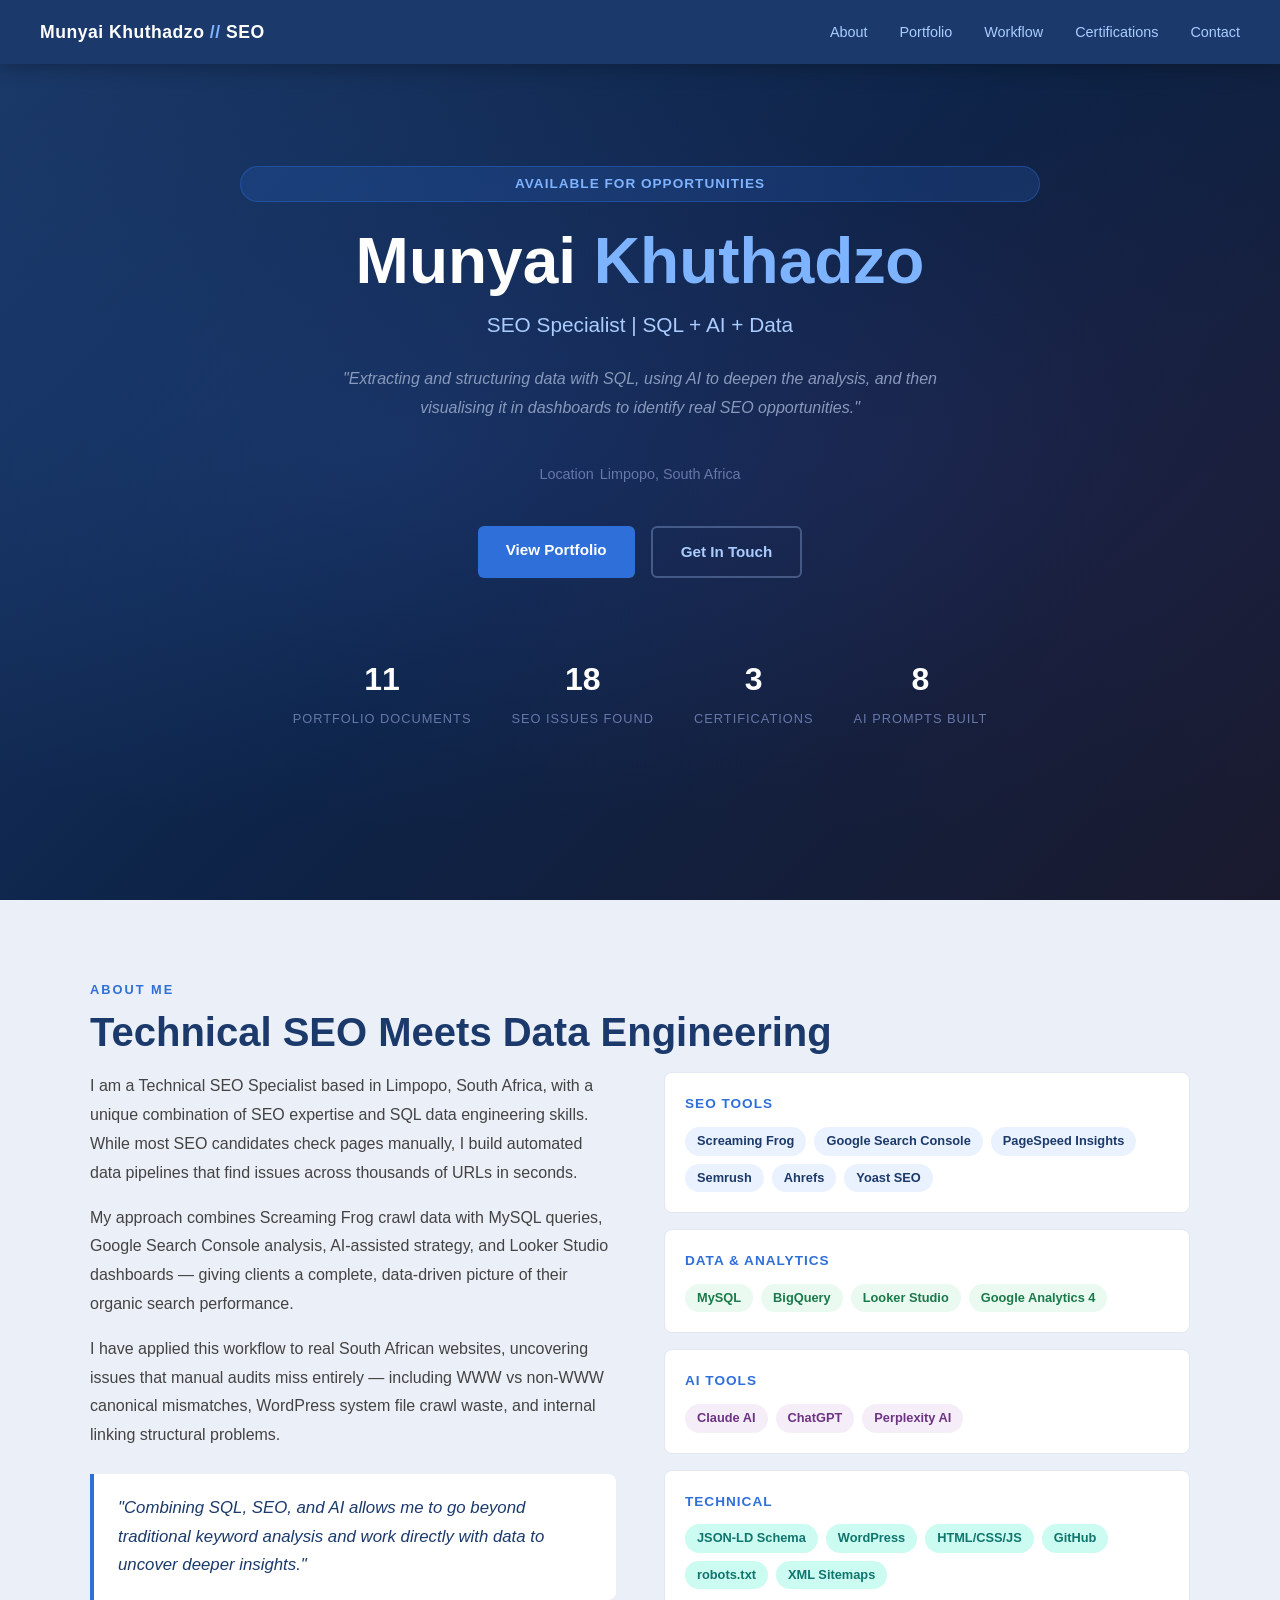
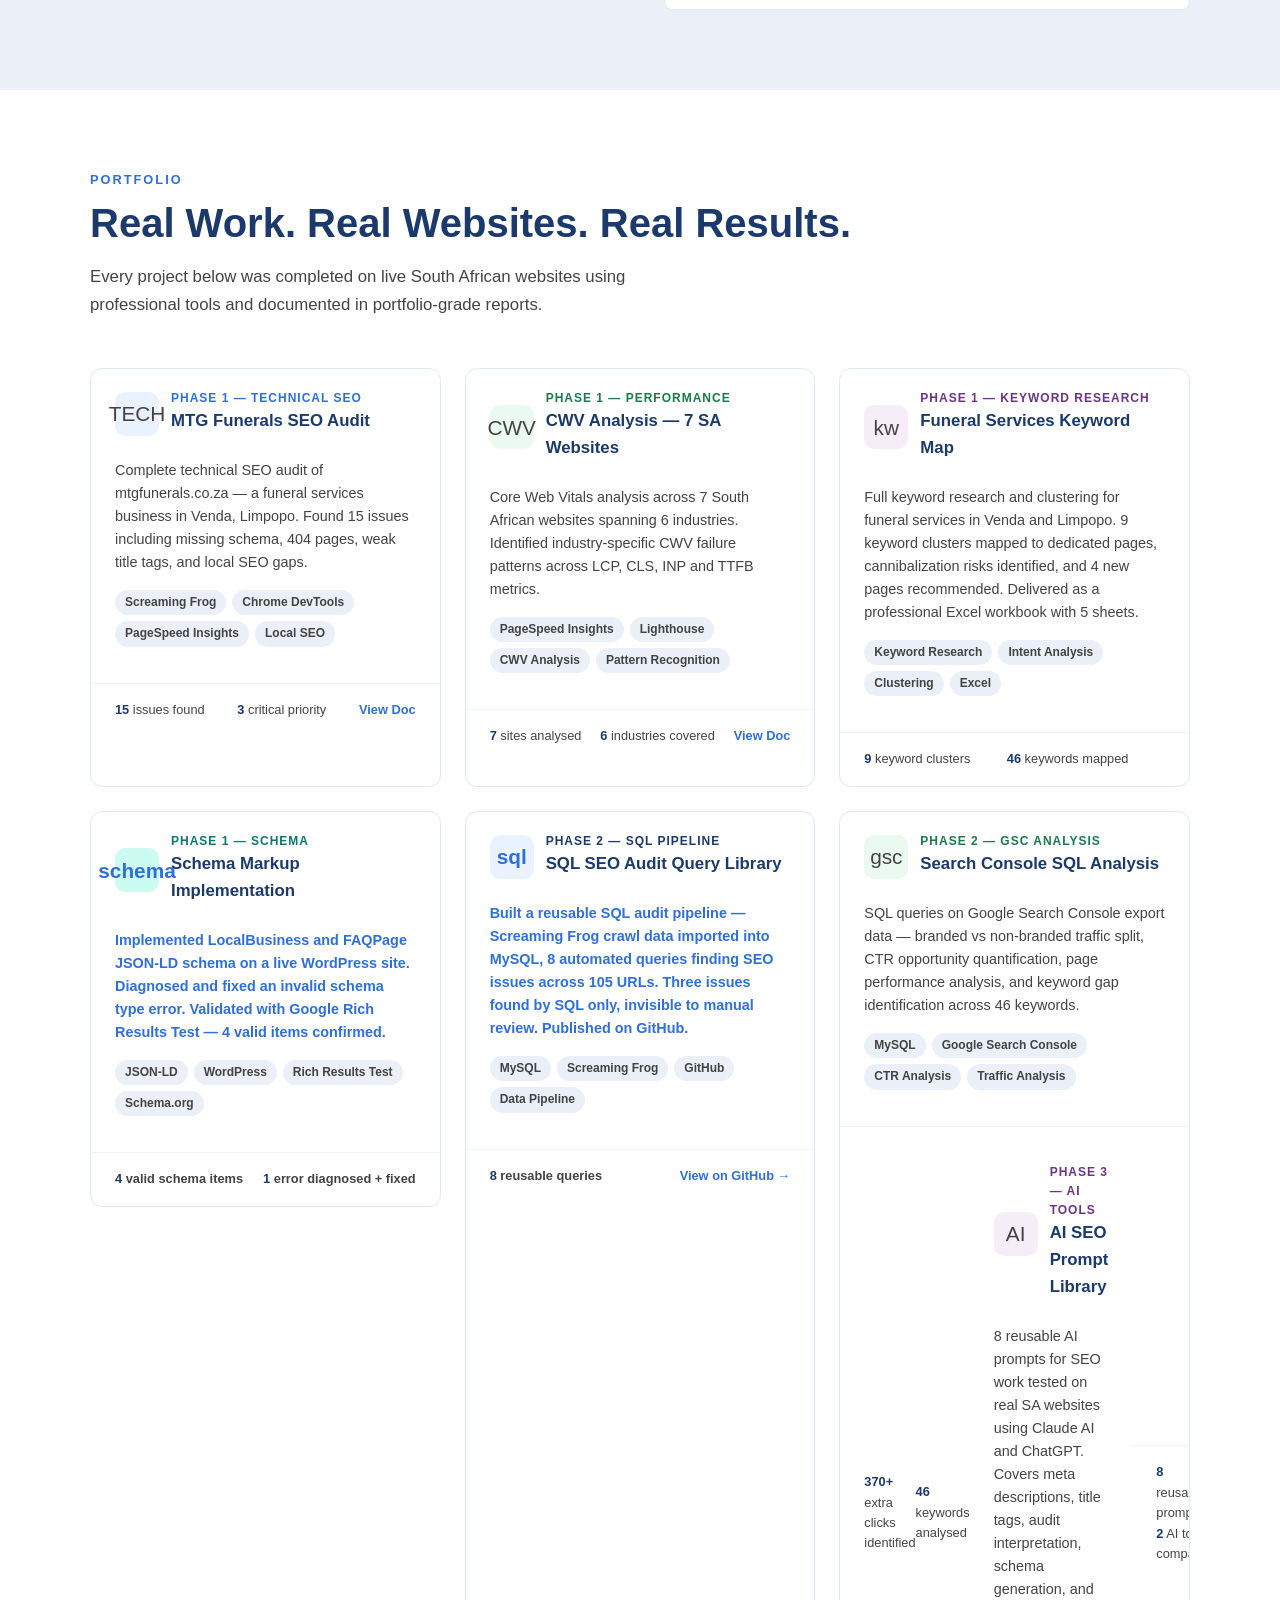
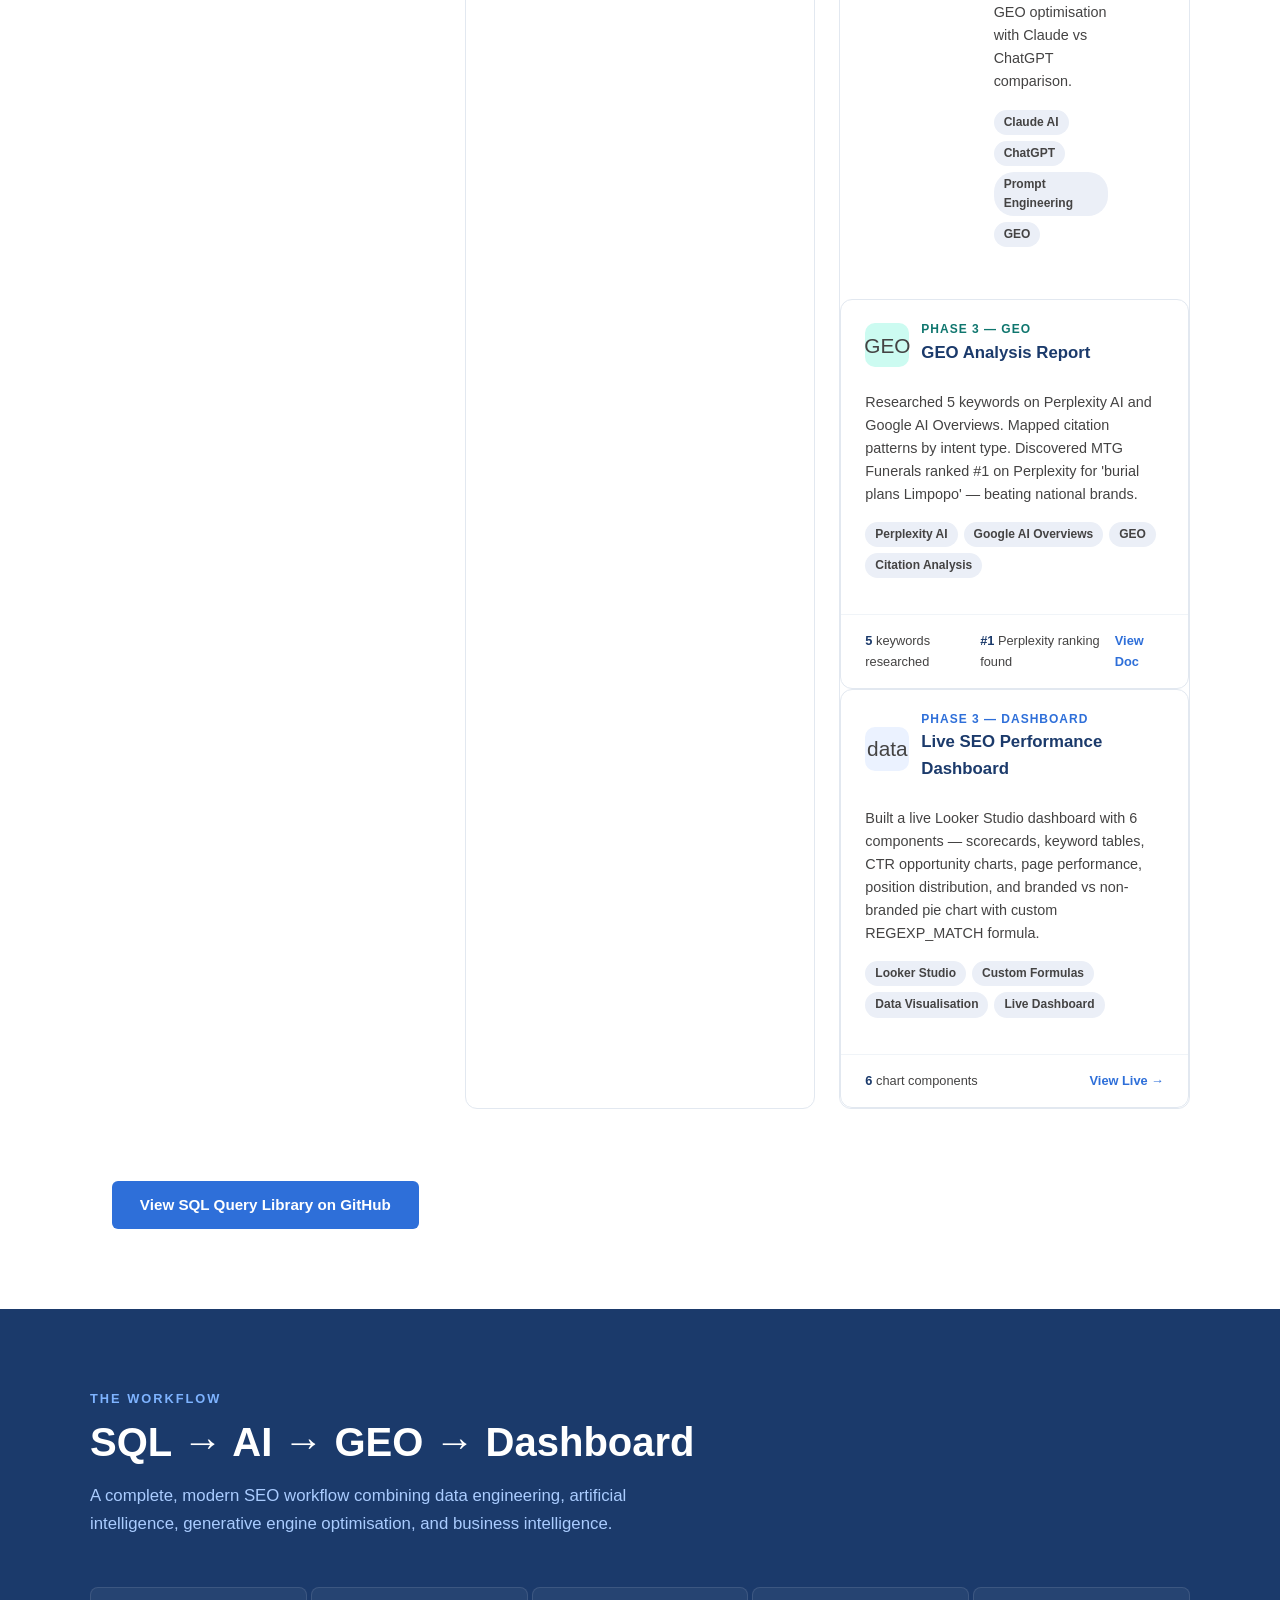
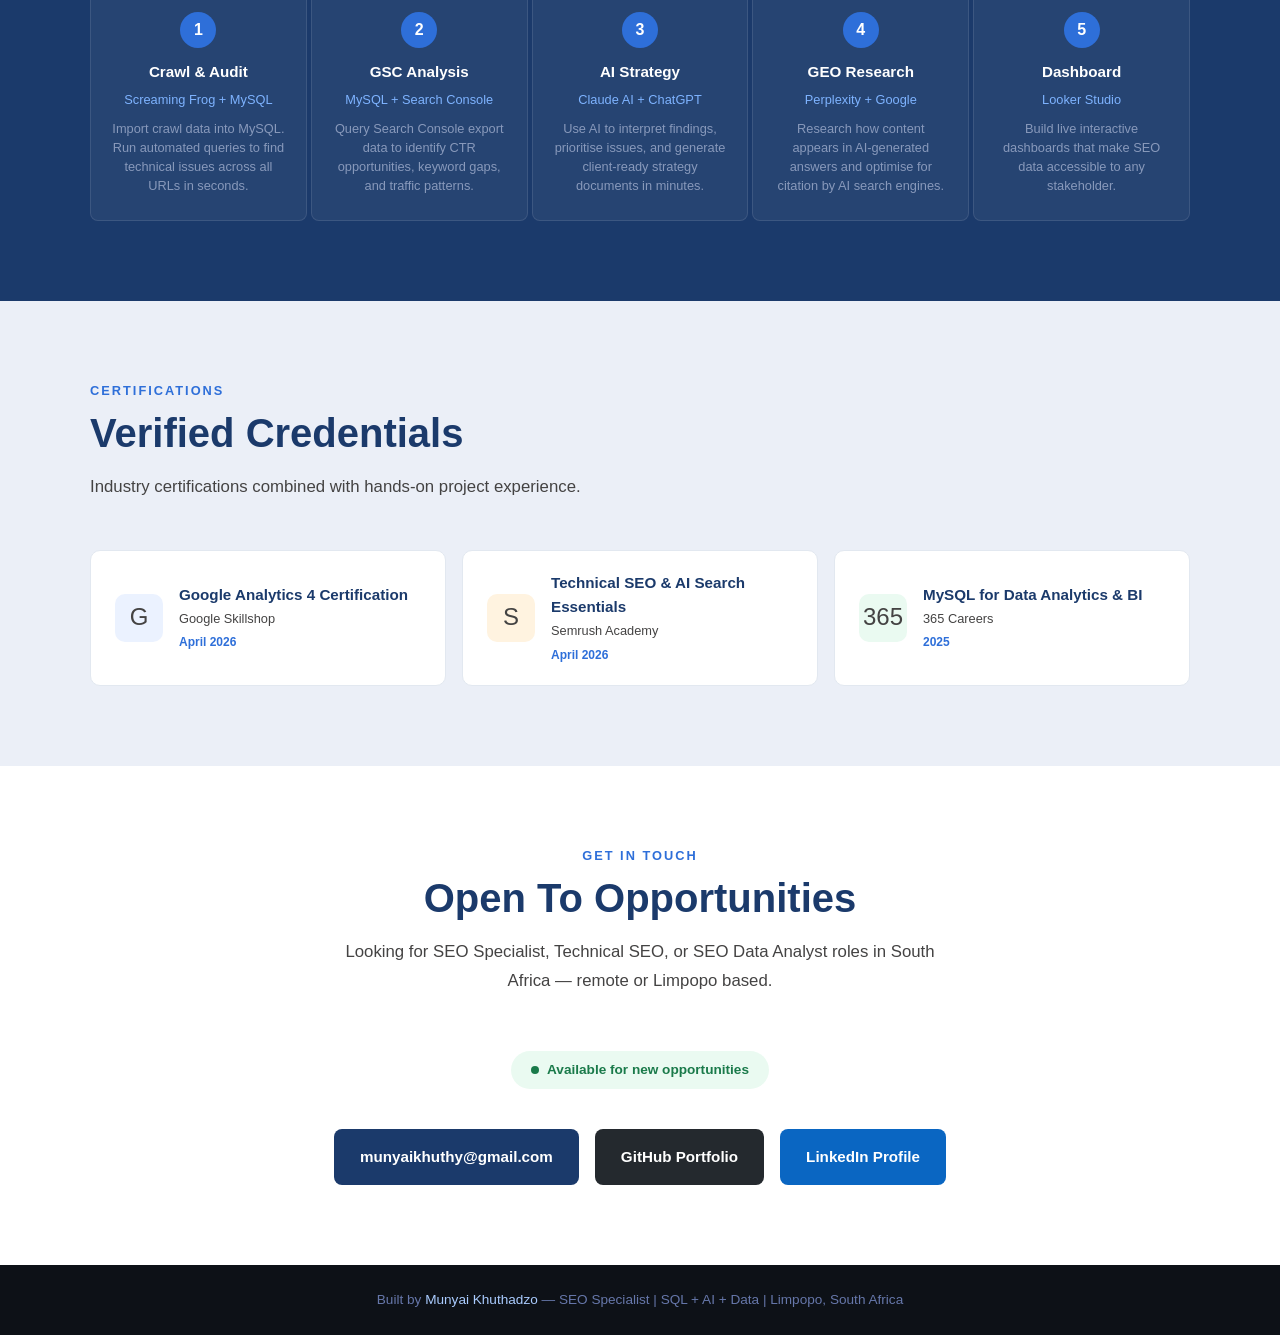
==== index.html @ c9dbbe52 "Update index.html" ====
<!DOCTYPE html>
<html lang="en">
<head>
  <meta charset="UTF-8" />
  <meta name="viewport" content="width=device-width, initial-scale=1.0" />
  <title>Munyai Khuthadzo | SEO Specialist | SQL + AI + Data</title>
  <meta name="description" content="Technical SEO Specialist based in Limpopo, South Africa. Specialising in SQL-powered audits, AI-assisted SEO strategy, and data-driven optimisation." />
  <link rel="stylesheet" href="style.css" />
  <script type="application/ld+json">
{
  "@context": "https://schema.org",
  "@graph": [
    {
      "@type": "Person",
      "@id": "https://munyai-khuthadzo.github.io/#person",
      "name": "Munyai Khuthadzo",
      "url": "https://munyai-khuthadzo.github.io/",
      "email": "munyaikhuthy@gmail.com",
      "jobTitle": "Technical SEO Specialist",
      "description": "Technical SEO Specialist based in Limpopo, South Africa, combining SQL data engineering, AI-assisted strategy, and GEO optimisation to deliver data-driven organic search results.",
      "address": {
        "@type": "PostalAddress",
        "addressRegion": "Limpopo",
        "addressCountry": "ZA"
      },
      "knowsAbout": [
        "Technical SEO",
        "SQL Data Engineering",
        "MySQL",
        "Google Search Console",
        "Core Web Vitals",
        "Screaming Frog",
        "Looker Studio",
        "AI-assisted SEO Strategy",
        "Generative Engine Optimisation",
        "Answer Engine Optimisation",
        "Schema Markup",
        "JSON-LD",
        "Keyword Research",
        "Google Analytics 4",
        "BigQuery",
        "WordPress SEO",
        "Local SEO",
        "Prompt Engineering"
      ],
      "hasCredential": [
        {
          "@type": "EducationalOccupationalCredential",
          "name": "Google Analytics 4 Certification",
          "credentialCategory": "Certification",
          "recognizedBy": {
            "@type": "Organization",
            "name": "Google Skillshop"
          },
          "dateCreated": "2026-04"
        },
        {
          "@type": "EducationalOccupationalCredential",
          "name": "Technical SEO & AI Search Essentials",
          "credentialCategory": "Certification",
          "recognizedBy": {
            "@type": "Organization",
            "name": "Semrush Academy"
          },
          "dateCreated": "2026-04"
        },
        {
          "@type": "EducationalOccupationalCredential",
          "name": "MySQL for Data Analytics & Business Intelligence",
          "credentialCategory": "Certification",
          "recognizedBy": {
            "@type": "Organization",
            "name": "365 Careers"
          },
          "dateCreated": "2025"
        }
      ],
      "sameAs": [
        "https://github.com/Munyai-Khuthadzo",
        "https://www.linkedin.com/in/munyai-khuthadzo/"
      ],
      "seeks": {
        "@type": "Demand",
        "name": "Employment Opportunity",
        "description": "Open to SEO Specialist, Technical SEO, or SEO Data Analyst roles in South Africa — remote or Limpopo based."
      }
    },
    {
      "@type": "ProfilePage",
      "@id": "https://munyai-khuthadzo.github.io/#profilepage",
      "url": "https://munyai-khuthadzo.github.io/",
      "name": "Munyai Khuthadzo | SEO Specialist | SQL + AI + Data",
      "description": "Portfolio of Munyai Khuthadzo - Technical SEO Specialist combining SQL, AI, and data engineering to deliver measurable organic search results for South African businesses.",
      "mainEntity": {
        "@id": "https://munyai-khuthadzo.github.io/#person"
      }
    },
    {
  "@type": "ItemList",
  "name": "SEO Portfolio Projects",
  "description": "Real SEO projects completed on live South African websites using professional tools.",
  "itemListElement": [
    {
      "@type": "ListItem",
      "position": 1,
      "name": "MTG Funerals Technical SEO Audit",
      "description": "Complete technical SEO audit of mtgfunerals.co.za — 15 issues found including missing schema, 404 pages, weak title tags, and local SEO gaps.",
      "url": "https://docs.google.com/document/d/1ddrSdQjmtrfuBxMYeobzDn9Z8yjYYgDc/edit"
    },
    {
      "@type": "ListItem",
      "position": 2,
      "name": "Core Web Vitals Analysis — 7 South African Websites",
      "description": "CWV analysis across 7 South African websites spanning 6 industries, identifying LCP, CLS, INP, and TTFB failure patterns.",
      "url": "https://docs.google.com/document/d/1OkREWjv8Ckq-P1ST-BdloJZl72j9rrGqmSRzu7qsKWo/edit"
    },
    {
      "@type": "ListItem",
      "position": 3,
      "name": "Funeral Services Keyword Map — Venda & Limpopo",
      "description": "Full keyword research and clustering for funeral services. 9 clusters, 46 keywords mapped, cannibalization risks identified, 4 new pages recommended.",
      "url": "https://1drv.ms/x/c/d19543b47dda63df/IQC_EgX_GC13QIZYvqvZbjGOAaRGWkMEc8EqSlwRXKx-JGE"
    },
    {
      "@type": "ListItem",
      "position": 4,
      "name": "SQL SEO Audit Query Library",
      "description": "Reusable SQL audit pipeline — Screaming Frog crawl data imported into MySQL, 8 automated queries finding SEO issues across 105 URLs. Published on GitHub.",
      "url": "https://github.com/Munyai-Khuthadzo/seo-sql-audit-library"
    },
    {
      "@type": "ListItem",
      "position": 5,
      "name": "Search Console SQL Analysis",
      "description": "SQL queries on Google Search Console export data — 370+ extra clicks identified, branded vs non-branded traffic split, CTR opportunities across 46 keywords.",
      "url": "https://docs.google.com/document/d/1huT-phCpBF9qCfxnI0qfdHj1kG7HpYz5/edit"
    },
    {
      "@type": "ListItem",
      "position": 6,
      "name": "AI SEO Prompt Library",
      "description": "8 reusable AI prompts for SEO work tested on real South African websites using Claude AI and ChatGPT, covering meta descriptions, schema generation, and GEO optimisation.",
      "url": "https://docs.google.com/document/d/1aKfcMvsbzS0i2X8VuCiqFvfSCllQKqIS/edit"
    },
    {
      "@type": "ListItem",
      "position": 7,
      "name": "GEO Analysis Report",
      "description": "Researched 5 keywords on Perplexity AI and Google AI Overviews. MTG Funerals found ranking #1 on Perplexity for 'burial plans Limpopo' — beating national brands.",
      "url": "https://docs.google.com/document/d/1QP6CWo6xzySznfiO54_j344Q9fyj-NxO/edit"
    },
    {
      "@type": "ListItem",
      "position": 8,
      "name": "Live SEO Performance Dashboard",
      "description": "Looker Studio dashboard with 6 components — scorecards, keyword tables, CTR opportunity charts, position distribution, and branded vs non-branded analysis.",
      "url": "https://datastudio.google.com/reporting/469bcb4b-5083-479f-8138-433277445270"
    }
  ]
}  ]
}
</script>
</head>
<body>

  <nav>
    <div class="nav-brand">Munyai Khuthadzo <span>//</span> SEO</div>
    <ul class="nav-links">
      <li><a href="#about">About</a></li>
      <li><a href="#portfolio">Portfolio</a></li>
      <li><a href="#workflow">Workflow</a></li>
      <li><a href="#certifications">Certifications</a></li>
      <li><a href="#contact">Contact</a></li>
    </ul>
  </nav>

  <section id="hero">
    <div class="hero-content">
      <div class="hero-badge">Available for opportunities</div>
      <h1 class="hero-name">Munyai <span>Khuthadzo</span></h1>
      <p class="hero-title">SEO Specialist | SQL + AI + Data</p>
      <p class="hero-statement">"Extracting and structuring data with SQL, using AI to deepen the analysis,
         and then visualising it in dashboards to identify real SEO opportunities."</p>
      <div class="hero-location"><span>Location</span> Limpopo, South Africa</div>

      <!-- AI-optimised summary paragraph -->
      <p class="ai-summary" style="display:none;" aria-hidden="true">Munyai Khuthadzo is a Technical SEO Specialist based in Limpopo, South Africa,
        open to SEO Specialist, Technical SEO, and SEO Data Analyst roles — remote or all around South Africa.
        He combines SQL data engineering, AI-assisted strategy, and Generative Engine Optimisation (GEO) to deliver measurable organic search results
        for South African businesses. His workflow uses Screaming Frog crawl data imported into MySQL, automated SQL queries to audit hundreds of URLs,
        Google Search Console analysis, and Looker Studio dashboards to surface real SEO opportunities. 
        He has applied this to live South African websites — uncovering technical issues invisible to manual review, identifying 370+ extra potential clicks
        via CTR analysis, and ranking a local Limpopo business above national brands on Perplexity AI. 
        His tools include Claude AI, ChatGPT, Screaming Frog, MySQL, BigQuery, Google Analytics 4, and Looker Studio.
        He holds certifications in Google Analytics 4 (Google Skillshop), Technical SEO & AI Search Essentials (Semrush Academy),
        and MySQL for Data Analytics (365 Careers).</p>

      <div class="hero-buttons">
      
      <div class="hero-buttons">
        <a href="#portfolio" class="btn btn-primary">View Portfolio</a>
        <a href="#contact" class="btn btn-outline">Get In Touch</a>
      </div>
      <div class="hero-stats">
        <div class="stat"><span class="stat-number" data-target="11">11</span><span class="stat-label">Portfolio Documents</span></div>
        <div class="stat"><span class="stat-number" data-target="18">18</span><span class="stat-label">SEO Issues Found</span></div>
        <div class="stat"><span class="stat-number" data-target="3">3</span><span class="stat-label">Certifications</span></div>
        <div class="stat"><span class="stat-number" data-target="8">8</span><span class="stat-label">AI Prompts Built</span></div>
      </div>
    </div>
  </section>

  <section id="about">
    <div class="container">
      <p class="section-label">About Me</p>
      <h2 class="section-title">Technical SEO Meets Data Engineering</h2>
      <div class="about-grid">
        <div class="about-text">

          <p>I am a Technical SEO Specialist based in Limpopo, South Africa, with a unique combination of SEO expertise and SQL data engineering skills. While most SEO candidates check pages manually, I build automated data pipelines that find issues across thousands of URLs in seconds.</p>

          <p>My approach combines Screaming Frog crawl data with MySQL queries, Google Search Console analysis, AI-assisted strategy, and Looker Studio dashboards — giving clients a complete, data-driven picture of their organic search performance.</p>

          <p>I have applied this workflow to real South African websites, uncovering issues that manual audits miss entirely — including WWW vs non-WWW canonical mismatches, WordPress system file crawl waste, and internal linking structural problems.</p>

          <div class="about-quote">"Combining SQL, SEO, and AI allows me to go beyond traditional keyword analysis and work directly with data to uncover deeper insights."</div>
        </div>
        <div class="skills-grid">
          <div class="skill-category">
            <h4> SEO Tools</h4>
            <div class="skill-tags">
              <span class="tag">Screaming Frog</span>
              <span class="tag">Google Search Console</span>
              <span class="tag">PageSpeed Insights</span>
              <span class="tag">Semrush</span>
              <span class="tag">Ahrefs</span>
              <span class="tag">Yoast SEO</span>
            </div>
          </div>
          <div class="skill-category">
            <h4> Data & Analytics</h4>
            <div class="skill-tags">
              <span class="tag green">MySQL</span>
              <span class="tag green">BigQuery</span>
              <span class="tag green">Looker Studio</span>
              <span class="tag green">Google Analytics 4</span>
            </div>
          </div>
          <div class="skill-category">
            <h4> AI Tools</h4>
            <div class="skill-tags">
              <span class="tag purple">Claude AI</span>
              <span class="tag purple">ChatGPT</span>
              <span class="tag purple">Perplexity AI</span>
            </div>
          </div>
          <div class="skill-category">
            <h4>Technical</h4>
            <div class="skill-tags">
              <span class="tag teal">JSON-LD Schema</span>
              <span class="tag teal">WordPress</span>
              <span class="tag teal">HTML/CSS/JS</span>
              <span class="tag teal">GitHub</span>
              <span class="tag teal">robots.txt</span>
              <span class="tag teal">XML Sitemaps</span>
            </div>
          </div>
        </div>
      </div>
    </div>
  </section>

  <section id="portfolio">
    <div class="container">
      <p class="section-label">Portfolio</p>
      <h2 class="section-title">Real Work. Real Websites. Real Results.</h2>
      <p class="section-subtitle">Every project below was completed on live South African websites using professional tools and documented in portfolio-grade reports.</p>
      <div class="portfolio-grid">

        <div class="portfolio-card">
          <div class="card-header">
            <div class="card-icon" style="background:#EBF2FF;">TECH</div>
            <div><div class="card-phase" style="color:#2E6FD9;">Phase 1 — Technical SEO</div><div class="card-title">MTG Funerals SEO Audit</div></div>
          </div>
          <div class="card-body">
            <p class="card-desc">Complete technical SEO audit of mtgfunerals.co.za — a funeral services business in Venda, Limpopo. Found 15 issues including missing schema, 404 pages, weak title tags, and local SEO gaps.</p>
            <div class="card-tags"><span class="card-tag">Screaming Frog</span><span class="card-tag">Chrome DevTools</span><span class="card-tag">PageSpeed Insights</span><span class="card-tag">Local SEO</span></div>
          </div>
          <div class="card-footer"><div class="card-stat"><strong>15</strong> issues found</div><div class="card-stat"><strong>3</strong> critical priority</div>
        <a href="https://docs.google.com/document/d/1ddrSdQjmtrfuBxMYeobzDn9Z8yjYYgDc/edit?usp=drivesdk&ouid=108458409211678961810&rtpof=true&sd=true" target="_blank" class="card-link">View Doc</a>
        </div>
        </div>

        <div class="portfolio-card">
          <div class="card-header">
            <div class="card-icon" style="background:#EAFAF1;">CWV</div>
            <div><div class="card-phase" style="color:#1A7A4A;">Phase 1 — Performance</div><div class="card-title">CWV Analysis — 7 SA Websites</div></div>
          </div>
          <div class="card-body">
            <p class="card-desc">Core Web Vitals analysis across 7 South African websites spanning 6 industries. Identified industry-specific CWV failure patterns across LCP, CLS, INP and TTFB metrics.</p>
            <div class="card-tags"><span class="card-tag">PageSpeed Insights</span><span class="card-tag">Lighthouse</span><span class="card-tag">CWV Analysis</span><span class="card-tag">Pattern Recognition</span></div>
          </div>
          <div class="card-footer"><div class="card-stat"><strong>7</strong> sites analysed</div><div class="card-stat"><strong>6</strong> industries covered</div>
        <a href="https://docs.google.com/document/d/1OkREWjv8Ckq-P1ST-BdloJZl72j9rrGqmSRzu7qsKWo/edit?usp=drivesdk" target="_blank" class="card-link">View Doc</a>
        </div>
        </div>

        <div class="portfolio-card">
          <div class="card-header">
            <div class="card-icon" style="background:#F5EEF8;">kw</div>
            <div><div class="card-phase" style="color:#6C3483;">Phase 1 — Keyword Research</div><div class="card-title">Funeral Services Keyword Map</div></div>
          </div>
          <div class="card-body">
            <p class="card-desc">Full keyword research and clustering for funeral services in Venda and Limpopo. 9 keyword clusters mapped to dedicated pages, cannibalization risks identified, and 4 new pages recommended. Delivered as a professional Excel workbook with 5 sheets.</p>
            <div class="card-tags"><span class="card-tag">Keyword Research</span><span class="card-tag">Intent Analysis</span><span class="card-tag">Clustering</span><span class="card-tag">Excel</span></div>
          </div>
          <div class="card-footer"><div class="card-stat"><strong>9</strong> keyword clusters</div><div class="card-stat"><strong>46</strong> keywords mapped</div>
          <a href="https://1drv.ms/x/c/d19543b47dda63df/IQC_EgX_GC13QIZYvqvZbjGOAaRGWkMEc8EqSlwRXKx-JGE?e=Pb0QhD" target="_blank" class="card-link"Live Keyword Research</a>
        </div>
        </div>

        <div class="portfolio-card">
          <div class="card-header">
            <div class="card-icon" style="background:#CCFBF1;">schema</div>
            <div><div class="card-phase" style="color:#0F766E;">Phase 1 — Schema</div><div class="card-title">Schema Markup Implementation</div></div>
          </div>
          <div class="card-body">
            <p class="card-desc">Implemented LocalBusiness and FAQPage JSON-LD schema on a live WordPress site. Diagnosed and fixed an invalid schema type error. Validated with Google Rich Results Test — 4 valid items confirmed.</p>
            <div class="card-tags"><span class="card-tag">JSON-LD</span><span class="card-tag">WordPress</span><span class="card-tag">Rich Results Test</span><span class="card-tag">Schema.org</span></div>
          </div>
          <div class="card-footer"><div class="card-stat"><strong>4</strong> valid schema items</div><div class="card-stat"><strong>1</strong> error diagnosed + fixed</div></div>
        </div>

        <div class="portfolio-card">
          <div class="card-header">
            <div class="card-icon" style="background:#EBF2FF;">sql</div>
            <div><div class="card-phase" style="color:#1B3A6B;">Phase 2 — SQL Pipeline</div><div class="card-title">SQL SEO Audit Query Library</div></div>
          </div>
          <div class="card-body">
            <p class="card-desc">Built a reusable SQL audit pipeline — Screaming Frog crawl data imported into MySQL, 8 automated queries finding SEO issues across 105 URLs. Three issues found by SQL only, invisible to manual review. Published on GitHub.</p>
            <div class="card-tags"><span class="card-tag">MySQL</span><span class="card-tag">Screaming Frog</span><span class="card-tag">GitHub</span><span class="card-tag">Data Pipeline</span></div>
          </div>
          <div class="card-footer"><div class="card-stat"><strong>8</strong> reusable queries</div><a href="https://github.com/Munyai-Khuthadzo/seo-sql-audit-library" target="_blank" class="card-link">View on GitHub →</a></div>
        </div>

        <div class="portfolio-card">
          <div class="card-header">
            <div class="card-icon" style="background:#EAFAF1;">gsc</div>
            <div><div class="card-phase" style="color:#1A7A4A;">Phase 2 — GSC Analysis</div><div class="card-title">Search Console SQL Analysis</div></div>
          </div>
          <div class="card-body">
            <p class="card-desc">SQL queries on Google Search Console export data — branded vs non-branded traffic split, CTR opportunity quantification, page performance analysis, and keyword gap identification across 46 keywords.</p>
            <div class="card-tags"><span class="card-tag">MySQL</span><span class="card-tag">Google Search Console</span><span class="card-tag">CTR Analysis</span><span class="card-tag">Traffic Analysis</span></div>
          </div>
          <div class="card-footer"><div class="card-stat"><strong>370+</strong> extra clicks identified</div><div class="card-stat"><strong>46</strong> keywords analysed</div>
        <a href="https://docs.google.com/document/d/1huT-phCpBF9qCfxnI0qfdHj1kG7HpYz5/edit?usp=drivesdk&ouid=108458409211678961810&rtpof=true&sd=true" target="_blank" class="card-link>GSC Analysis Report</a>
        </div>
        </div>

        <div class="portfolio-card">
          <div class="card-header">
            <div class="card-icon" style="background:#F5EEF8;">AI</div>
            <div><div class="card-phase" style="color:#6C3483;">Phase 3 — AI Tools</div><div class="card-title">AI SEO Prompt Library</div></div>
          </div>
          <div class="card-body">
            <p class="card-desc">8 reusable AI prompts for SEO work tested on real SA websites using Claude AI and ChatGPT. Covers meta descriptions, title tags, audit interpretation, schema generation, and GEO optimisation with Claude vs ChatGPT comparison.</p>
            <div class="card-tags"><span class="card-tag">Claude AI</span><span class="card-tag">ChatGPT</span><span class="card-tag">Prompt Engineering</span><span class="card-tag">GEO</span></div>
          </div>
          <div class="card-footer"><div class="card-stat"><strong>8</strong> reusable prompts</div><div class="card-stat"><strong>2</strong> AI tools compared</div>
          <a href="https://docs.google.com/document/d/1aKfcMvsbzS0i2X8VuCiqFvfSCllQKqIS/edit?usp=drivesdk&ouid=108458409211678961810&rtpof=true&sd=true" target="_blank" class="card-link">View Doc</a>
        </div>
        </div>

        <div class="portfolio-card">
          <div class="card-header">
            <div class="card-icon" style="background:#CCFBF1;">GEO</div>
            <div><div class="card-phase" style="color:#0F766E;">Phase 3 — GEO</div><div class="card-title">GEO Analysis Report</div></div>
          </div>
          <div class="card-body">
            <p class="card-desc">Researched 5 keywords on Perplexity AI and Google AI Overviews. Mapped citation patterns by intent type. Discovered MTG Funerals ranked #1 on Perplexity for 'burial plans Limpopo' — beating national brands.</p>
            <div class="card-tags"><span class="card-tag">Perplexity AI</span><span class="card-tag">Google AI Overviews</span><span class="card-tag">GEO</span><span class="card-tag">Citation Analysis</span></div>
          </div>
          <div class="card-footer"><div class="card-stat"><strong>5</strong> keywords researched</div><div class="card-stat"><strong>#1</strong> Perplexity ranking found</div>
          <a href="https://docs.google.com/document/d/1QP6CWo6xzySznfiO54_j344Q9fyj-NxO/edit?usp=drivesdk&ouid=108458409211678961810&rtpof=true&sd=true " target="_blank" class="card-link">View Doc</a>
        </div>
        </div>

        <div class="portfolio-card">
          <div class="card-header">
            <div class="card-icon" style="background:#EBF2FF;">data</div>
            <div><div class="card-phase" style="color:#2E6FD9;">Phase 3 — Dashboard</div><div class="card-title">Live SEO Performance Dashboard</div></div>
          </div>
          <div class="card-body">
            <p class="card-desc">Built a live Looker Studio dashboard with 6 components — scorecards, keyword tables, CTR opportunity charts, page performance, position distribution, and branded vs non-branded pie chart with custom REGEXP_MATCH formula.</p>
            <div class="card-tags"><span class="card-tag">Looker Studio</span><span class="card-tag">Custom Formulas</span><span class="card-tag">Data Visualisation</span><span class="card-tag">Live Dashboard</span></div>
          </div>
          <div class="card-footer"><div class="card-stat"><strong>6</strong> chart components</div><a href="https://datastudio.google.com/reporting/469bcb4b-5083-479f-8138-433277445270" target="_blank" class="card-link">View Live →</a></div>
        </div>

      </div>
      <div class="github-cta">
        <a href="https://github.com/Munyai-Khuthadzo/seo-sql-audit-library" target="_blank" class="btn btn-primary"> View SQL Query Library on GitHub</a>
      </div>
    </div>
  </section>

  <section id="workflow">
    <div class="container">
      <p class="section-label">The Workflow</p>
      <h2 class="section-title">SQL → AI → GEO → Dashboard</h2>
      <p class="section-subtitle">A complete, modern SEO workflow combining data engineering, artificial intelligence, generative engine optimisation, and business intelligence.</p>
      <div class="workflow-steps">
        <div class="workflow-step"><div class="step-num">1</div><div class="step-title">Crawl & Audit</div><div class="step-tool">Screaming Frog + MySQL</div><div class="step-desc">Import crawl data into MySQL. Run automated queries to find technical issues across all URLs in seconds.</div></div>
        <div class="workflow-step"><div class="step-num">2</div><div class="step-title">GSC Analysis</div><div class="step-tool">MySQL + Search Console</div><div class="step-desc">Query Search Console export data to identify CTR opportunities, keyword gaps, and traffic patterns.</div></div>
        <div class="workflow-step"><div class="step-num">3</div><div class="step-title">AI Strategy</div><div class="step-tool">Claude AI + ChatGPT</div><div class="step-desc">Use AI to interpret findings, prioritise issues, and generate client-ready strategy documents in minutes.</div></div>
        <div class="workflow-step"><div class="step-num">4</div><div class="step-title">GEO Research</div><div class="step-tool">Perplexity + Google</div><div class="step-desc">Research how content appears in AI-generated answers and optimise for citation by AI search engines.</div></div>
        <div class="workflow-step"><div class="step-num">5</div><div class="step-title">Dashboard</div><div class="step-tool">Looker Studio</div><div class="step-desc">Build live interactive dashboards that make SEO data accessible to any stakeholder.</div></div>
      </div>
    </div>
  </section>

  <section id="certifications">
    <div class="container">
      <p class="section-label">Certifications</p>
      <h2 class="section-title">Verified Credentials</h2>
      <p class="section-subtitle">Industry certifications combined with hands-on project experience.</p>
      <div class="cert-grid">
        <div class="cert-card"><div class="cert-icon" style="background:#EBF2FF;">G</div><div><div class="cert-name">Google Analytics 4 Certification</div><div class="cert-issuer">Google Skillshop</div><div class="cert-date">April 2026</div></div></div>
        <div class="cert-card"><div class="cert-icon" style="background:#FFF3E0;">S</div><div><div class="cert-name">Technical SEO & AI Search Essentials</div><div class="cert-issuer">Semrush Academy</div><div class="cert-date">April 2026</div></div></div>
        <div class="cert-card"><div class="cert-icon" style="background:#EAFAF1;">365</div><div><div class="cert-name">MySQL for Data Analytics & BI</div><div class="cert-issuer">365 Careers</div><div class="cert-date">2025</div></div></div>
      </div>
    </div>
  </section>

  <section id="contact">
    <div class="container">
      <p class="section-label">Get In Touch</p>
      <h2 class="section-title">Open To Opportunities</h2>
      <p class="section-subtitle" style="margin:0 auto 24px;">Looking for SEO Specialist, Technical SEO, or SEO Data Analyst roles in South Africa — remote or Limpopo based.</p>
      <div class="availability">Available for new opportunities</div>
      <div class="contact-links">
        <a href="mailto:munyaikhuthy@gmail.com" class="contact-link email"> munyaikhuthy@gmail.com</a>
        <a href="https://github.com/Munyai-Khuthadzo" target="_blank" class="contact-link github"> GitHub Portfolio</a>
        <a href="https://www.linkedin.com/in/munyai-khuthadzo"  target="_blank" class="contact-link linkedin">LinkedIn Profile</a>
      </div>
    </div>
  </section>

  <footer>
    <p>Built by <span>Munyai Khuthadzo</span> — SEO Specialist | SQL + AI + Data | Limpopo, South Africa</p>
  </footer>

  <script src="script.js"></script>
</body>
</html>
---- style.css ----
/* ============================================================
   MUNYAI KHUTHADZO — PORTFOLIO STYLESHEET
   File: style.css
   Description: All styles for the portfolio site
   Colours: Navy, Blue, Green, Teal, Purple, Orange
   ============================================================ */

.hidden {
  opacity: 0;
  transform: translateY(20px);
}

.revealed {
  opacity: 1;
  transform: translateY(0);
  transition: opacity 0.5s ease, transform 0.5s ease;
}



/* ── CSS VARIABLES (COLOUR PALETTE) ─────────────────────────
   Change these to update colours site-wide instantly        */
:root {
  --navy:         #1B3A6B;
  --blue:         #2E6FD9;
  --light-blue:   #EBF2FF;
  --green:        #1A7A4A;
  --light-green:  #EAFAF1;
  --teal:         #0F766E;
  --light-teal:   #CCFBF1;
  --purple:       #6C3483;
  --light-purple: #F5EEF8;
  --orange:       #C0392B;
  --gray:         #444343;
  --light-gray:   #ebeff7;
  --white:        #ffffff;
  --dark:         #0D1117;
}

/* ── RESET & BASE ────────────────────────────────────────── */


.reveal {
  opacity: 0;
  transform: translateY(20px);
}

.reveal.revealed {
  opacity: 1;
  transform: translateY(0);
  transition: opacity 0.5s ease, transform 0.5s ease;
}

/*
  PURPOSE:
  Lock initial layout BEFORE JS runs
  Prevent body-level layout shift cascade
*/

html, body {
  margin: 0;
  padding: 0;
  height: 100%;
}

body {
  overflow-x: hidden;
}

/*
  PURPOSE:
  Prevent layout shift by reserving final rendered space
  so JS animations do not push content down after first paint
*/

/*
  PURPOSE:
  Prevent initial render shift by locking layout space immediately
  before any JS animation or observer runs
*/

.hero-content {
  min-height: 70vh;
  display: flex;
  flex-direction: column;
  justify-content: center;
}

/*
  PURPOSE:
  Prevent CLS caused by stats loading/animation injection
*/

.hero-stats {
  min-height: 120px; /* ensures space is reserved before JS updates numbers */
}

*, *::before, *::after {
  box-sizing: border-box;
  margin: 0;
  padding: 0;
}

html {
  scroll-behavior: smooth;
}

body {
  font-family: 'Segoe UI', Arial, sans-serif;
  color: var(--gray);
  background: var(--white);
  line-height: 1.6;
}

a {
  text-decoration: none;
  color: inherit;
}

img {
  max-width: 100%;
}

/* ── NAVIGATION ──────────────────────────────────────────── */
nav {
  position: fixed;
  top: 0; left: 0; right: 0;
  z-index: 100;
  background: var(--navy);
  display: flex;
  align-items: center;
  justify-content: space-between;
  padding: 0 40px;
  height: 64px;
  box-shadow: 0 2px 20px rgba(0,0,0,0.3);
}

.nav-brand {
  font-size: 1.1rem;
  font-weight: 700;
  color: var(--white);
  letter-spacing: 0.5px;
}

.nav-brand span {
  color: #7EB3FF;
}

.nav-links {
  display: flex;
  gap: 32px;
  list-style: none;
}

.nav-links a {
  color: #AACCFF;
  font-size: 0.9rem;
  font-weight: 500;
  transition: color 0.2s;
}

.nav-links a:hover {
  color: var(--white);
}

.nav-links a.active {
  color: #FFFFFF;
}

/* ── HERO SECTION ────────────────────────────────────────── */
#hero {
  min-height: 100vh;
  background: linear-gradient(135deg, var(--navy) 0%, #0D2347 50%, #1a1a2e 100%);
  display: flex;
  align-items: center;
  justify-content: center;
  text-align: center;
  padding: 80px 24px 40px;
  position: relative;
  overflow: hidden;
}

#hero::before {
  content: '';
  position: absolute;
  inset: 0;
  background:
    radial-gradient(ellipse at 30% 50%, rgba(46,111,217,0.15) 0%, transparent 60%),
    radial-gradient(ellipse at 70% 50%, rgba(108,52,131,0.1) 0%, transparent 60%);
}

.hero-content {
  position: relative;
  max-width: 800px;
}

.hero-badge {
  display: inline-block;
  background: rgba(46,111,217,0.2);
  border: 1px solid rgba(46,111,217,0.4);
  color: #7EB3FF;
  font-size: 0.85rem;
  font-weight: 600;
  padding: 6px 16px;
  border-radius: 20px;
  margin-bottom: 24px;
  letter-spacing: 1px;
  text-transform: uppercase;
}

.hero-name {
  font-size: clamp(2.5rem, 6vw, 4rem);
  font-weight: 800;
  color: var(--white);
  line-height: 1.1;
  margin-bottom: 12px;
}

.hero-name span {
  color: #7EB3FF;
}

.hero-title {
  font-size: clamp(1rem, 2.5vw, 1.3rem);
  color: #AACCFF;
  font-weight: 500;
  margin-bottom: 24px;
}

.hero-statement {
  font-size: 1rem;
  color: #8899BB;
  line-height: 1.8;
  max-width: 600px;
  margin: 0 auto 40px;
  font-style: italic;
}

.hero-location {
  display: flex;
  align-items: center;
  justify-content: center;
  gap: 6px;
  color: #6677AA;
  font-size: 0.9rem;
  margin-bottom: 40px;
}

.hero-buttons {
  display: flex;
  gap: 16px;
  justify-content: center;
  flex-wrap: wrap;
}

/* ── BUTTONS ─────────────────────────────────────────────── */
.btn {
  padding: 12px 28px;
  border-radius: 6px;
  font-size: 0.95rem;
  font-weight: 600;
  transition: all 0.2s;
  cursor: pointer;
  border: none;
  display: inline-block;
}

.btn-primary {
  background: var(--blue);
  color: var(--white);
}

.btn-primary:hover {
  background: #1E5DC7;
  transform: translateY(-2px);
}

.btn-outline {
  background: transparent;
  color: #AACCFF;
  border: 2px solid rgba(174,204,255,0.3);
}

.btn-outline:hover {
  border-color: #AACCFF;
  color: var(--white);
  transform: translateY(-2px);
}

/* ── HERO STATS ──────────────────────────────────────────── */
.hero-stats {
  display: flex;
  gap: 40px;
  justify-content: center;
  margin-top: 60px;
  flex-wrap: wrap;
}

.stat {
  text-align: center;
}

.stat-number {
  font-size: 2rem;
  font-weight: 800;
  color: var(--white);
  display: block;
}

.stat-label {
  font-size: 0.8rem;
  color: #6677AA;
  text-transform: uppercase;
  letter-spacing: 1px;
}

/* ── SECTION SHARED STYLES ───────────────────────────────── */
section {
  padding: 80px 24px;
}

.container {
  max-width: 1100px;
  margin: 0 auto;
}

.section-label {
  font-size: 0.8rem;
  font-weight: 700;
  letter-spacing: 2px;
  text-transform: uppercase;
  color: var(--blue);
  margin-bottom: 8px;
}

.section-title {
  font-size: clamp(1.8rem, 4vw, 2.5rem);
  font-weight: 800;
  color: var(--navy);
  margin-bottom: 16px;
  line-height: 1.2;
}

.section-subtitle {
  font-size: 1.05rem;
  color: var(--gray);
  max-width: 600px;
  line-height: 1.7;
  margin-bottom: 48px;
}

/* ── ABOUT SECTION ───────────────────────────────────────── */
#about {
  background: var(--light-gray);
}

.about-grid {
  display: grid;
  grid-template-columns: 1fr 1fr;
  gap: 48px;
  align-items: start;
}

.about-text p {
  margin-bottom: 16px;
  line-height: 1.8;
}

.about-quote {
  background: var(--white);
  border-left: 4px solid var(--blue);
  padding: 20px 24px;
  border-radius: 0 8px 8px 0;
  margin-top: 24px;
  font-style: italic;
  color: var(--navy);
  font-size: 1.05rem;
  line-height: 1.7;
}

/* ── SKILLS GRID ─────────────────────────────────────────── */
.skills-grid {
  display: grid;
  gap: 16px;
}

.skill-category {
  background: var(--white);
  border-radius: 8px;
  padding: 20px;
  border: 1px solid #E2E8F0;
}

.skill-category h4 {
  font-size: 0.85rem;
  font-weight: 700;
  text-transform: uppercase;
  letter-spacing: 1px;
  color: var(--blue);
  margin-bottom: 12px;
}

.skill-tags {
  display: flex;
  flex-wrap: wrap;
  gap: 8px;
}

.tag {
  background: var(--light-blue);
  color: var(--navy);
  font-size: 0.8rem;
  font-weight: 600;
  padding: 4px 12px;
  border-radius: 20px;
}

.tag.green  { background: var(--light-green);  color: var(--green); }
.tag.purple { background: var(--light-purple); color: var(--purple); }
.tag.teal   { background: var(--light-teal);   color: var(--teal); }

/* ── PORTFOLIO SECTION ───────────────────────────────────── */
#portfolio {
  background: var(--white);
}

.portfolio-grid {
  display: grid;
  grid-template-columns: repeat(auto-fit, minmax(320px, 1fr));
  gap: 24px;
}

.portfolio-card {
  border: 1px solid #E2E8F0;
  border-radius: 12px;
  overflow: hidden;
  transition: all 0.3s;
  background: var(--white);
}

.portfolio-card:hover {
  transform: translateY(-4px);
  box-shadow: 0 12px 40px rgba(27,58,107,0.12);
  border-color: var(--blue);
}

.card-header {
  padding: 20px 24px;
  display: flex;
  align-items: center;
  gap: 12px;
}

.card-icon {
  width: 44px;
  height: 44px;
  border-radius: 10px;
  display: flex;
  align-items: center;
  justify-content: center;
  font-size: 1.3rem;
  flex-shrink: 0;
}

.card-phase {
  font-size: 0.75rem;
  font-weight: 700;
  text-transform: uppercase;
  letter-spacing: 1px;
}

.card-title {
  font-size: 1.05rem;
  font-weight: 700;
  color: var(--navy);
  margin-bottom: 4px;
}

.card-body {
  padding: 0 24px 20px;
}

.card-desc {
  font-size: 0.9rem;
  line-height: 1.6;
  margin-bottom: 16px;
}

.card-tags {
  display: flex;
  flex-wrap: wrap;
  gap: 6px;
  margin-bottom: 16px;
}

.card-tag {
  font-size: 0.75rem;
  font-weight: 600;
  padding: 3px 10px;
  border-radius: 20px;
  background: var(--light-gray);
  color: var(--gray);
}

.card-footer {
  padding: 16px 24px;
  border-top: 1px solid #F0F4F8;
  display: flex;
  align-items: center;
  justify-content: space-between;
}

.card-stat {
  font-size: 0.8rem;
  color: var(--gray);
}

.card-stat strong {
  color: var(--navy);
}

.card-link {
  font-size: 0.8rem;
  color: var(--blue);
  font-weight: 600;
}

.card-link:hover {
  text-decoration: underline;
}

.github-cta {
  text-align: center;
  margin-top: 48px;
}

/* ── WORKFLOW SECTION ────────────────────────────────────── */
#workflow {
  background: var(--navy);
}

#workflow .section-label { color: #7EB3FF; }
#workflow .section-title { color: var(--white); }
#workflow .section-subtitle { color: #AACCFF; }

.workflow-steps {
  display: grid;
  grid-template-columns: repeat(auto-fit, minmax(180px, 1fr));
  gap: 4px;
}

.workflow-step {
  background: rgba(255,255,255,0.05);
  border: 1px solid rgba(255,255,255,0.1);
  border-radius: 8px;
  padding: 24px 20px;
  text-align: center;
  transition: all 0.3s;
}

.workflow-step:hover {
  background: rgba(46,111,217,0.2);
  border-color: rgba(46,111,217,0.4);
  transform: translateY(-2px);
}

.step-num {
  width: 36px;
  height: 36px;
  border-radius: 50%;
  background: var(--blue);
  color: var(--white);
  font-weight: 800;
  font-size: 1rem;
  display: flex;
  align-items: center;
  justify-content: center;
  margin: 0 auto 12px;
}

.step-title {
  font-size: 0.95rem;
  font-weight: 700;
  color: var(--white);
  margin-bottom: 6px;
}

.step-tool {
  font-size: 0.8rem;
  color: #7EB3FF;
  margin-bottom: 8px;
}

.step-desc {
  font-size: 0.8rem;
  color: #8899BB;
  line-height: 1.5;
}

/* ── CERTIFICATIONS SECTION ──────────────────────────────── */
#certifications {
  background: var(--light-gray);
}

.cert-grid {
  display: grid;
  grid-template-columns: repeat(auto-fit, minmax(280px, 1fr));
  gap: 16px;
}

.cert-card {
  background: var(--white);
  border-radius: 10px;
  padding: 20px 24px;
  border: 1px solid #E2E8F0;
  display: flex;
  align-items: center;
  gap: 16px;
  transition: all 0.2s;
}

.cert-card:hover {
  border-color: var(--blue);
  box-shadow: 0 4px 20px rgba(46,111,217,0.1);
}

.cert-icon {
  width: 48px;
  height: 48px;
  border-radius: 10px;
  display: flex;
  align-items: center;
  justify-content: center;
  font-size: 1.5rem;
  flex-shrink: 0;
}

.cert-name {
  font-size: 0.95rem;
  font-weight: 700;
  color: var(--navy);
  margin-bottom: 2px;
}

.cert-issuer {
  font-size: 0.8rem;
  color: var(--gray);
}

.cert-date {
  font-size: 0.75rem;
  color: var(--blue);
  font-weight: 600;
  margin-top: 4px;
}

/* ── CONTACT SECTION ─────────────────────────────────────── */
#contact {
  background: var(--white);
  text-align: center;
}

.contact-links {
  display: flex;
  gap: 16px;
  justify-content: center;
  flex-wrap: wrap;
  margin-top: 40px;
}

.contact-link {
  display: flex;
  align-items: center;
  gap: 10px;
  padding: 14px 24px;
  border-radius: 8px;
  font-weight: 600;
  font-size: 0.95rem;
  transition: all 0.2s;
  border: 2px solid transparent;
}

.contact-link.email {
  background: var(--navy);
  color: var(--white);
}

.contact-link.email:hover {
  background: #0D2347;
  transform: translateY(-2px);
}

.contact-link.github {
  background: #24292E;
  color: var(--white);
}

.contact-link.github:hover {
  background: #000;
  transform: translateY(-2px);
}

.contact-link.linkedin {
  background: #0A66C2;
  color: var(--white);
}

.contact-link.linkedin:hover {
  background: #004182;
  transform: translateY(-2px);
}

/* ── AVAILABILITY BADGE ──────────────────────────────────── */
.availability {
  display: inline-flex;
  align-items: center;
  gap: 8px;
  background: var(--light-green);
  color: var(--green);
  padding: 8px 20px;
  border-radius: 20px;
  font-size: 0.85rem;
  font-weight: 600;
  margin-top: 32px;
}

.availability::before {
  content: '';
  width: 8px;
  height: 8px;
  border-radius: 50%;
  background: var(--green);
  animation: pulse 2s infinite;
}

@keyframes pulse {
  0%, 100% { opacity: 1; }
  50%       { opacity: 0.3; }
}

/* ── FOOTER ──────────────────────────────────────────────── */
footer {
  background: var(--dark);
  color: #6677AA;
  text-align: center;
  padding: 24px;
  font-size: 0.85rem;
}

footer span {
  color: #AACCFF;
}

/* ── RESPONSIVE — MOBILE ─────────────────────────────────── */
@media (max-width: 768px) {
  nav { padding: 0 20px; }
  .nav-links { display: none; }
  .about-grid { grid-template-columns: 1fr; }
  .hero-buttons { flex-direction: column; align-items: center; }
  section { padding: 60px 20px; }
  .hero-stats { gap: 24px; }
  .workflow-steps { grid-template-columns: 1fr 1fr; }
}

@media (max-width: 480px) {
  .workflow-steps { grid-template-columns: 1fr; }
  .contact-links { flex-direction: column; align-items: center; }
}
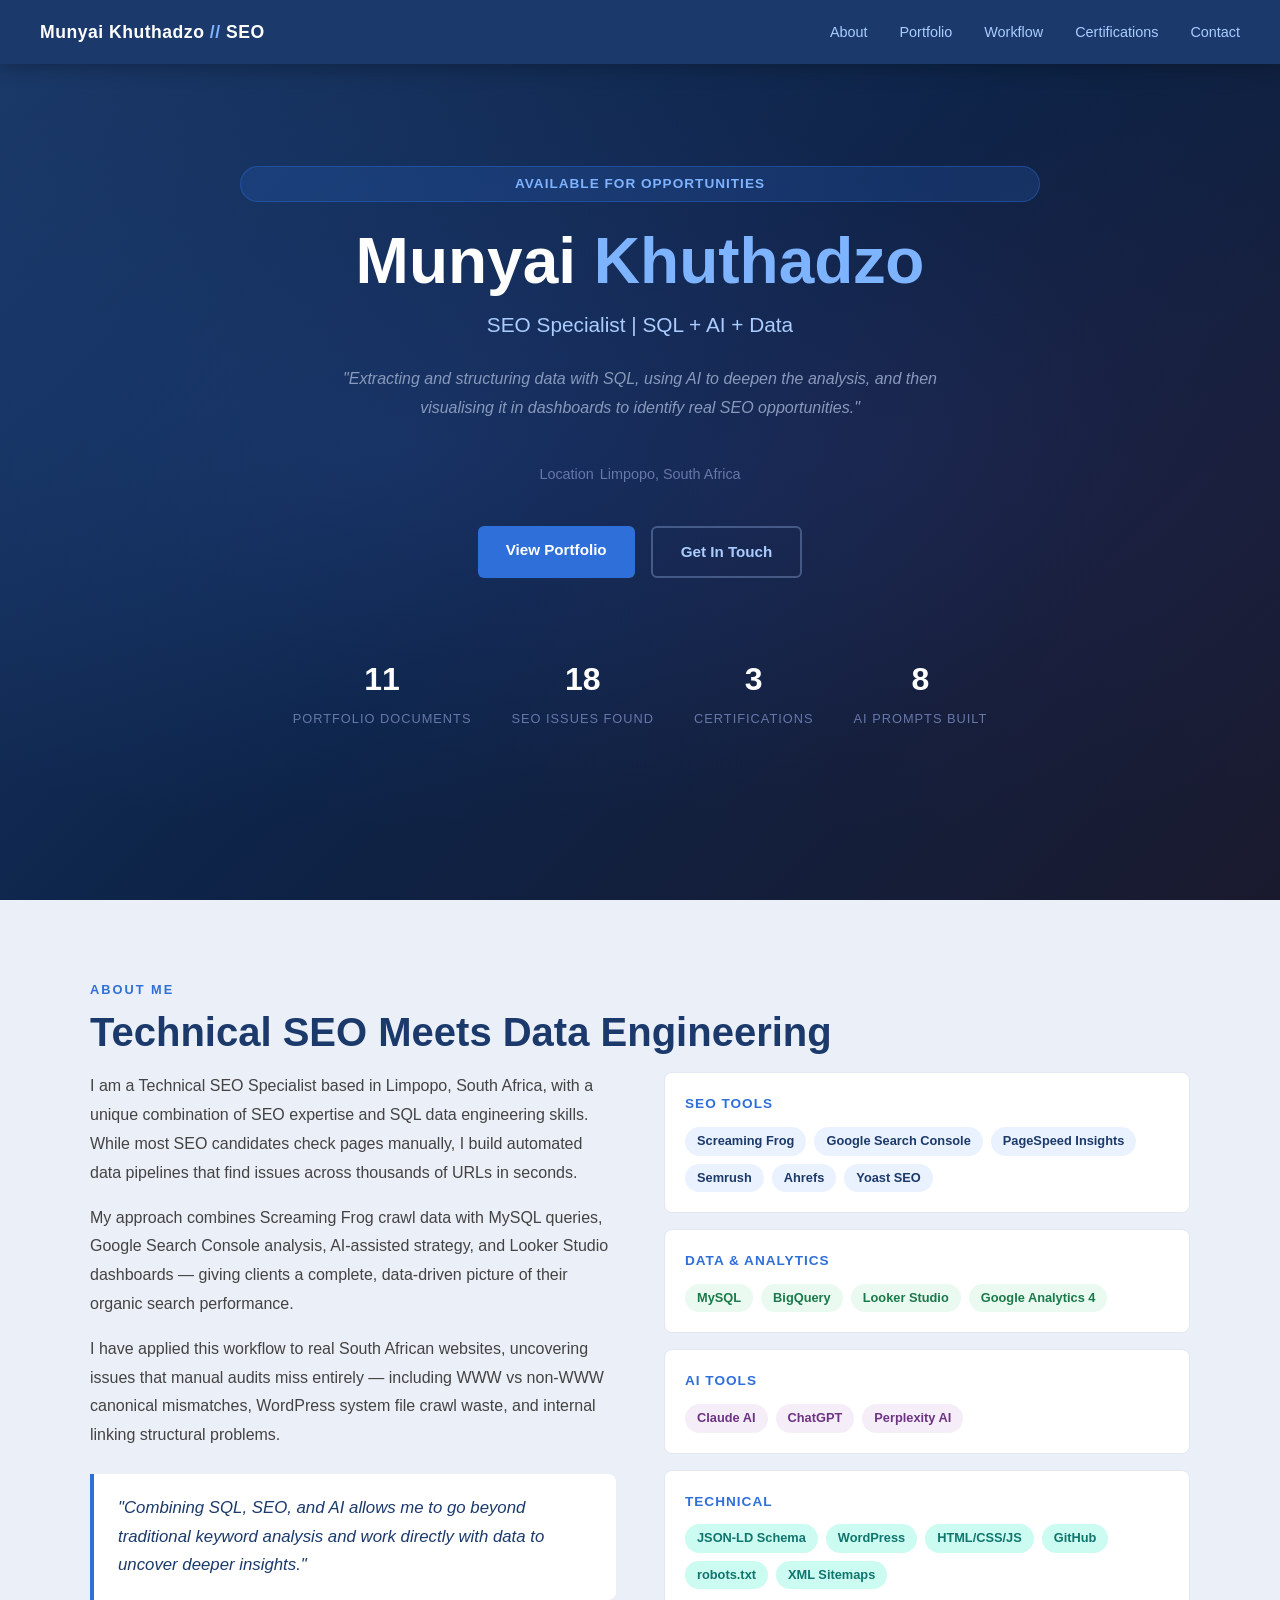
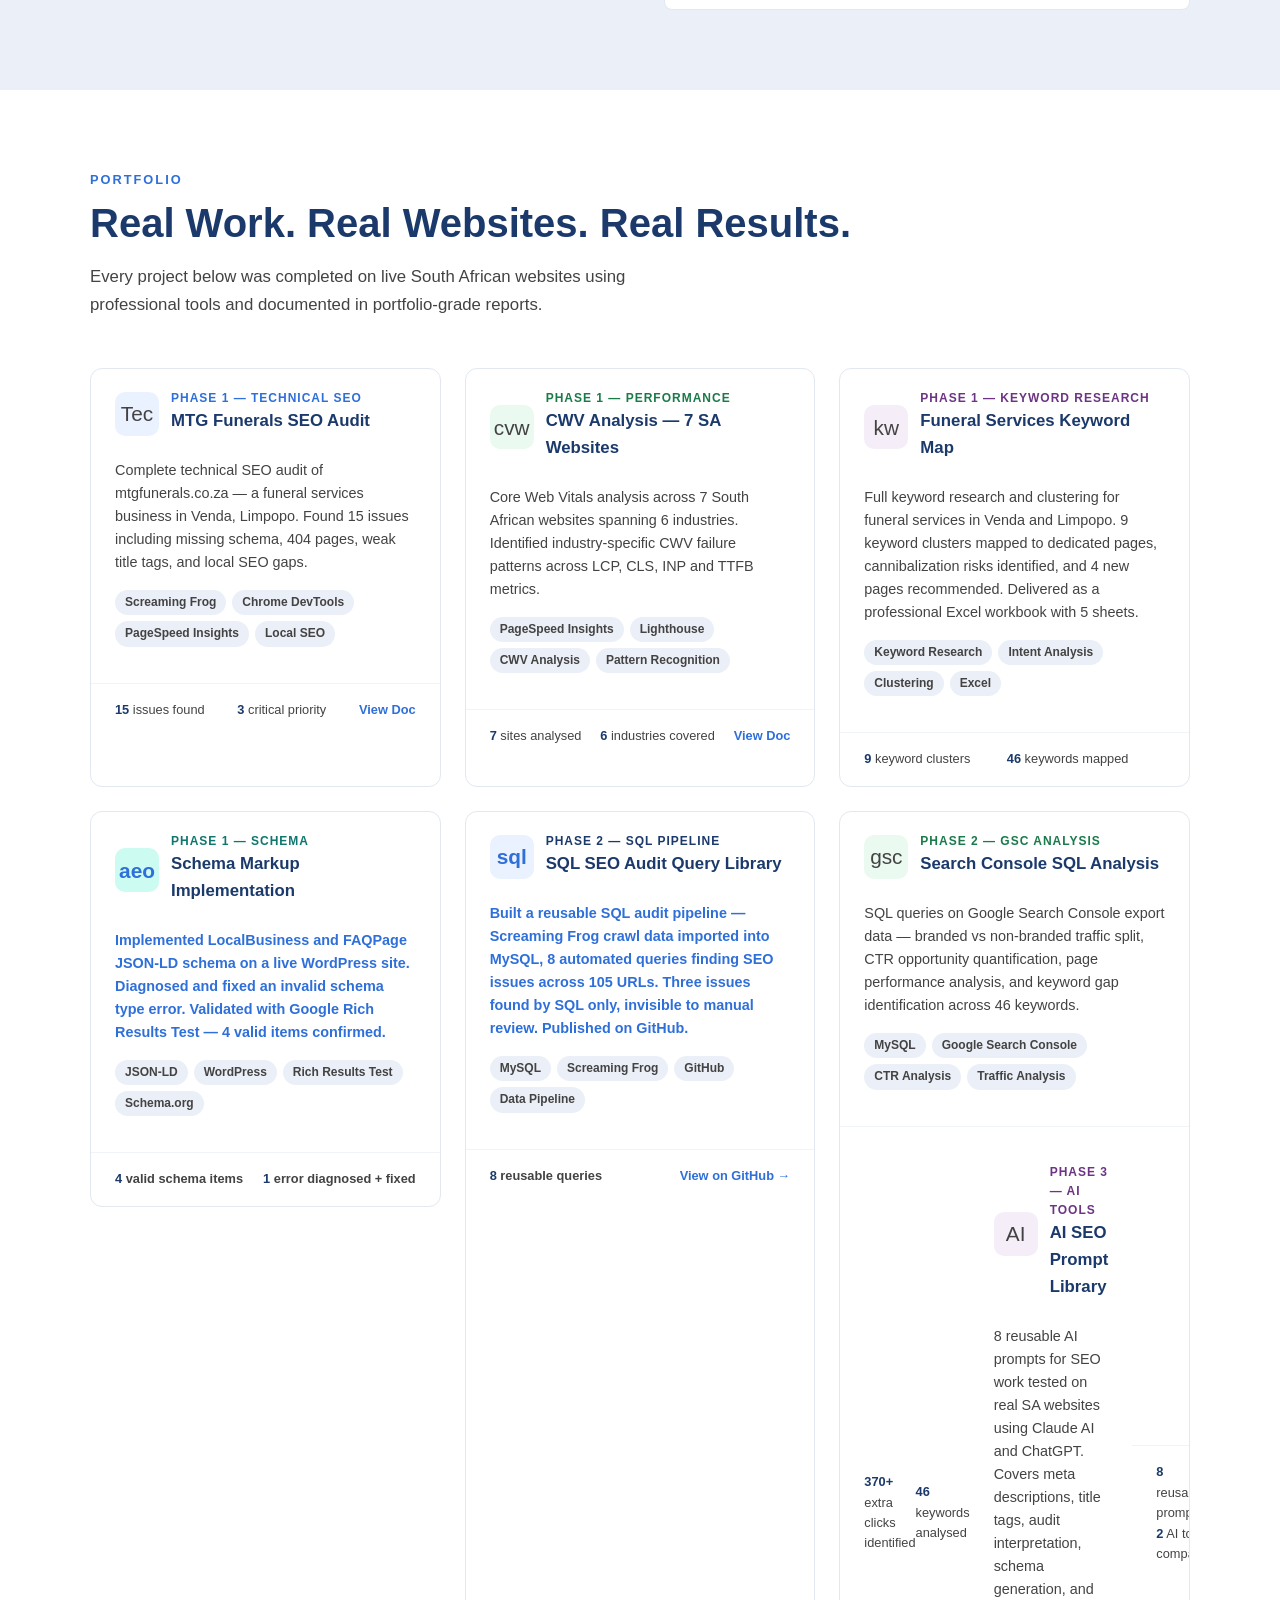
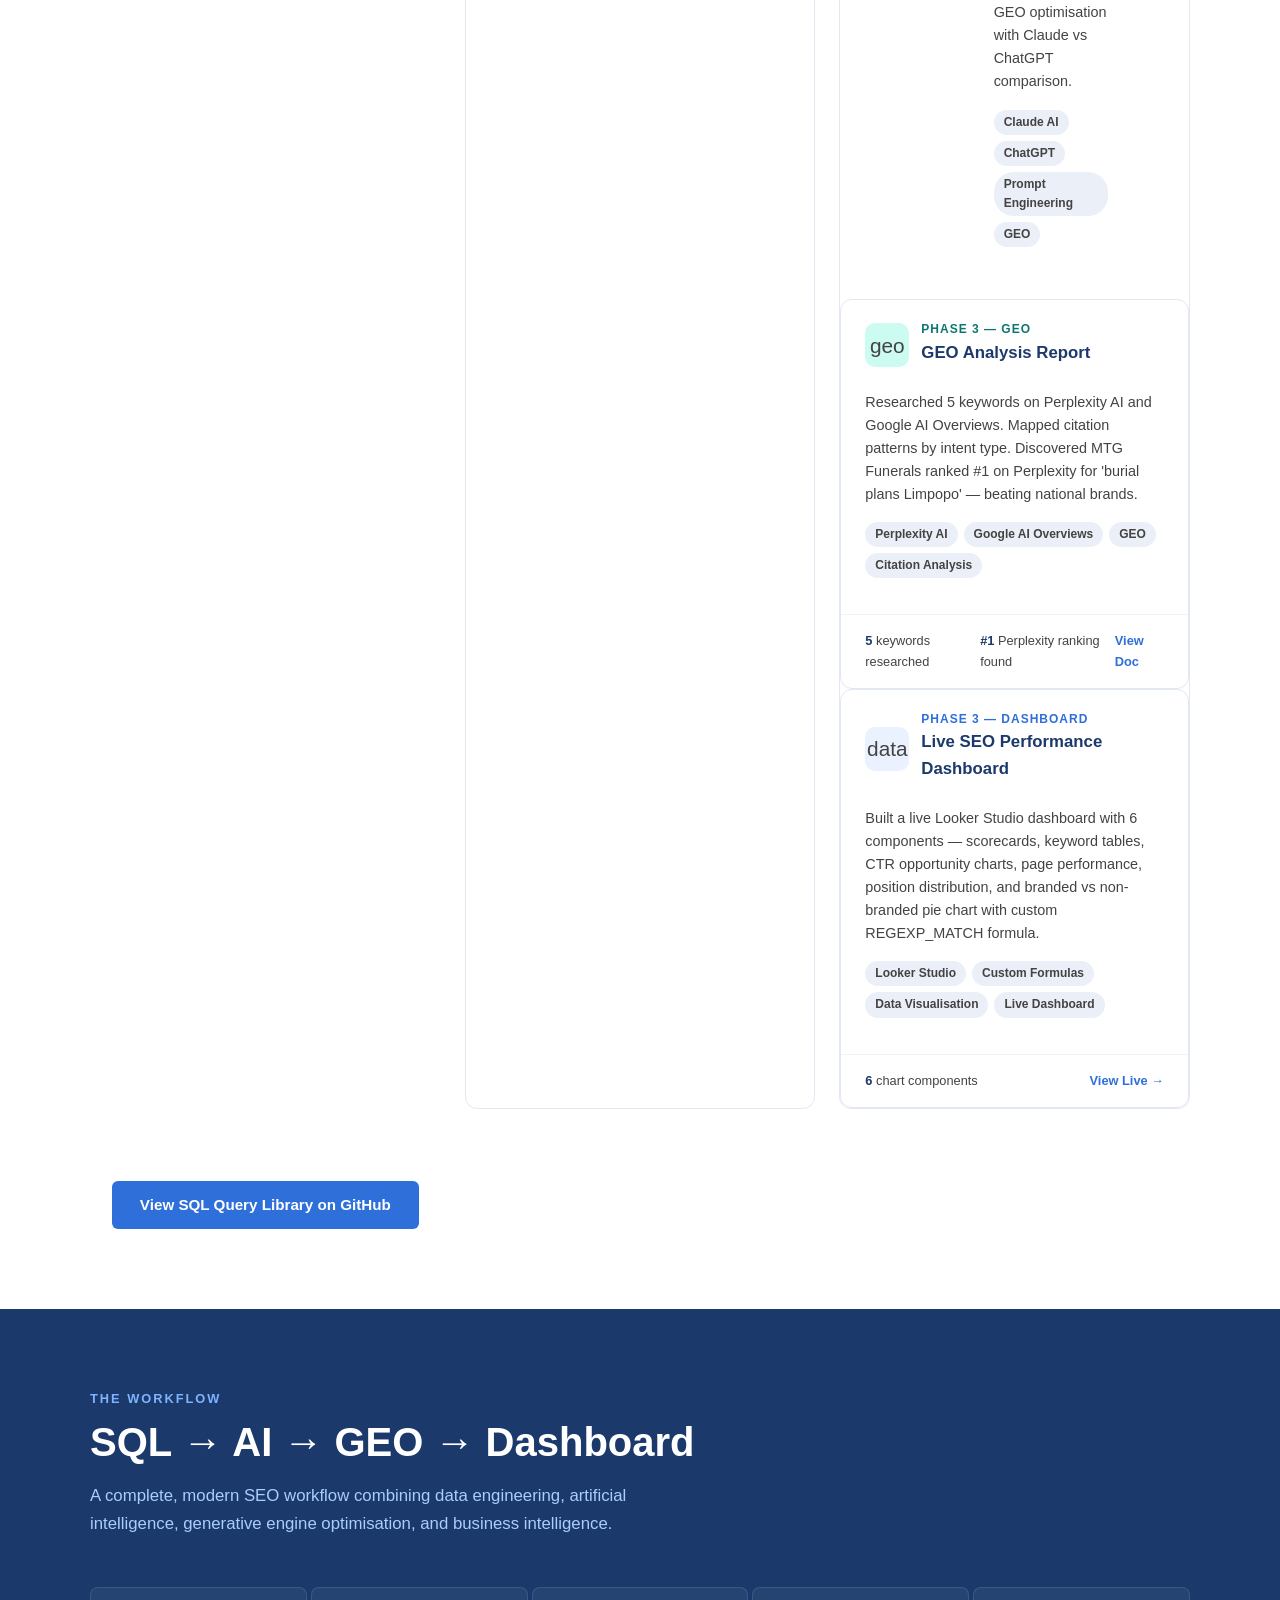
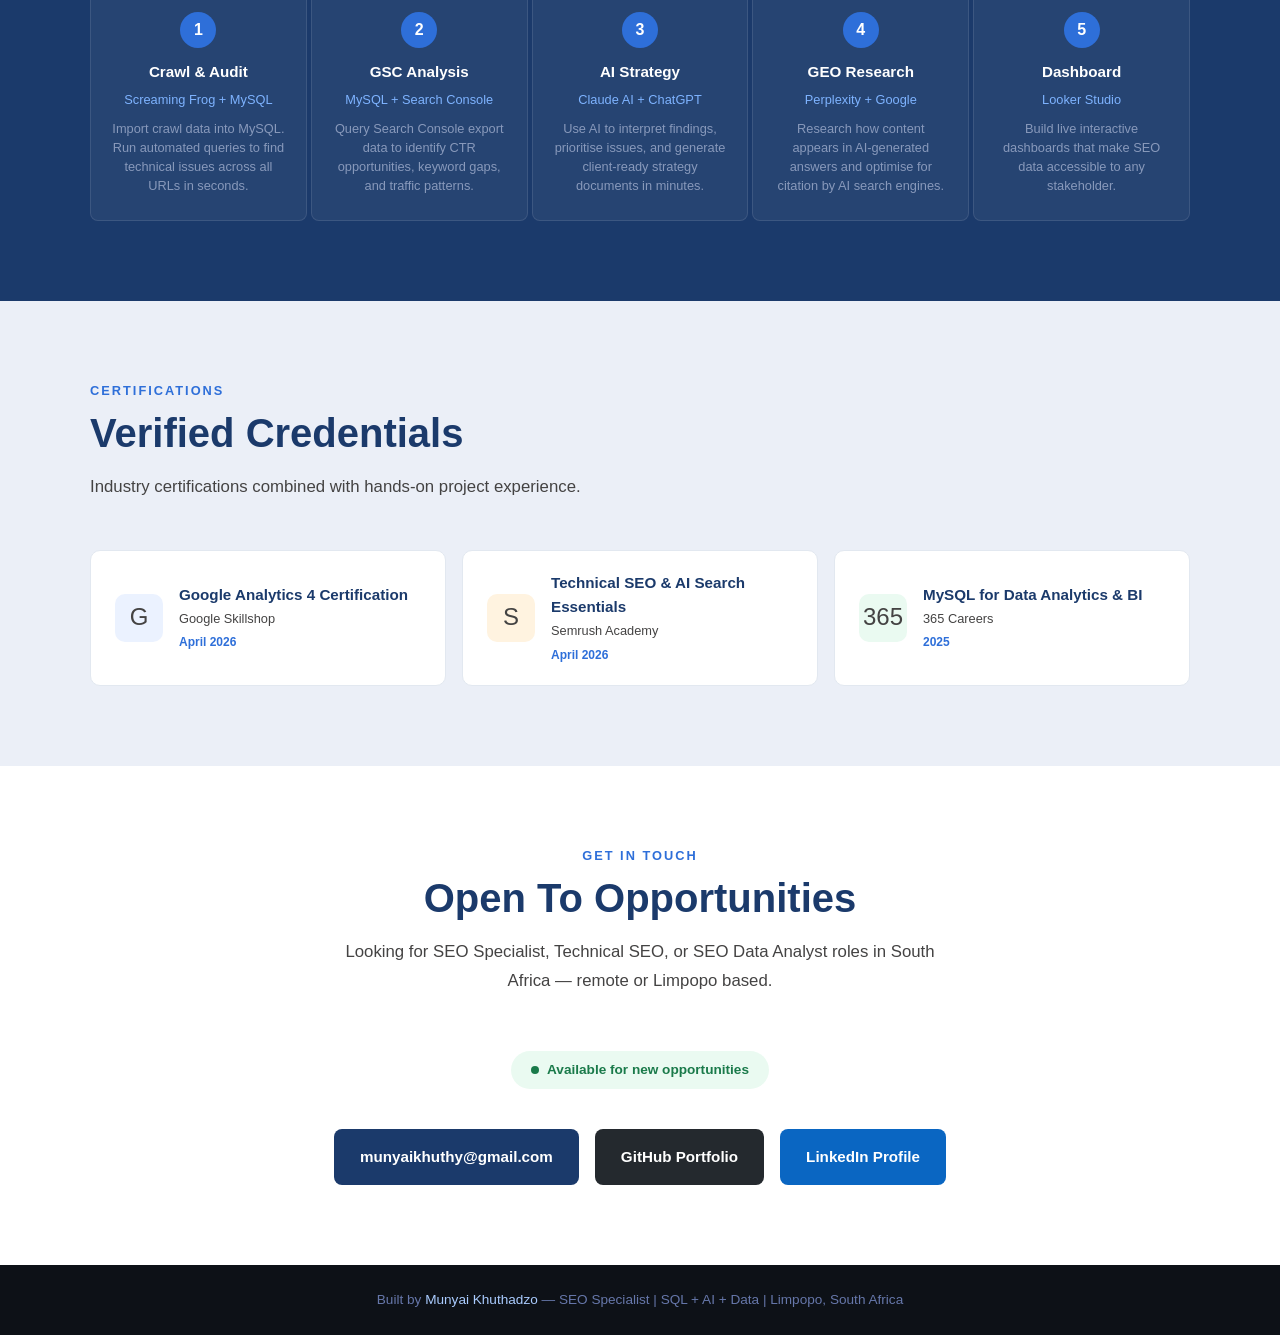
==== commit a028da05: "Update index.html" ====
--- a/index.html
+++ b/index.html
@@ -279,7 +279,7 @@
 
         <div class="portfolio-card">
           <div class="card-header">
-            <div class="card-icon" style="background:#EBF2FF;">TECH</div>
+            <div class="card-icon" style="background:#EBF2FF;">Tec</div>
             <div><div class="card-phase" style="color:#2E6FD9;">Phase 1 — Technical SEO</div><div class="card-title">MTG Funerals SEO Audit</div></div>
           </div>
           <div class="card-body">
@@ -293,7 +293,7 @@
 
         <div class="portfolio-card">
           <div class="card-header">
-            <div class="card-icon" style="background:#EAFAF1;">CWV</div>
+            <div class="card-icon" style="background:#EAFAF1;">cvw</div>
             <div><div class="card-phase" style="color:#1A7A4A;">Phase 1 — Performance</div><div class="card-title">CWV Analysis — 7 SA Websites</div></div>
           </div>
           <div class="card-body">
@@ -321,7 +321,7 @@
 
         <div class="portfolio-card">
           <div class="card-header">
-            <div class="card-icon" style="background:#CCFBF1;">schema</div>
+            <div class="card-icon" style="background:#CCFBF1;">aeo</div>
             <div><div class="card-phase" style="color:#0F766E;">Phase 1 — Schema</div><div class="card-title">Schema Markup Implementation</div></div>
           </div>
           <div class="card-body">
@@ -373,7 +373,7 @@
 
         <div class="portfolio-card">
           <div class="card-header">
-            <div class="card-icon" style="background:#CCFBF1;">GEO</div>
+            <div class="card-icon" style="background:#CCFBF1;">geo</div>
             <div><div class="card-phase" style="color:#0F766E;">Phase 3 — GEO</div><div class="card-title">GEO Analysis Report</div></div>
           </div>
           <div class="card-body">
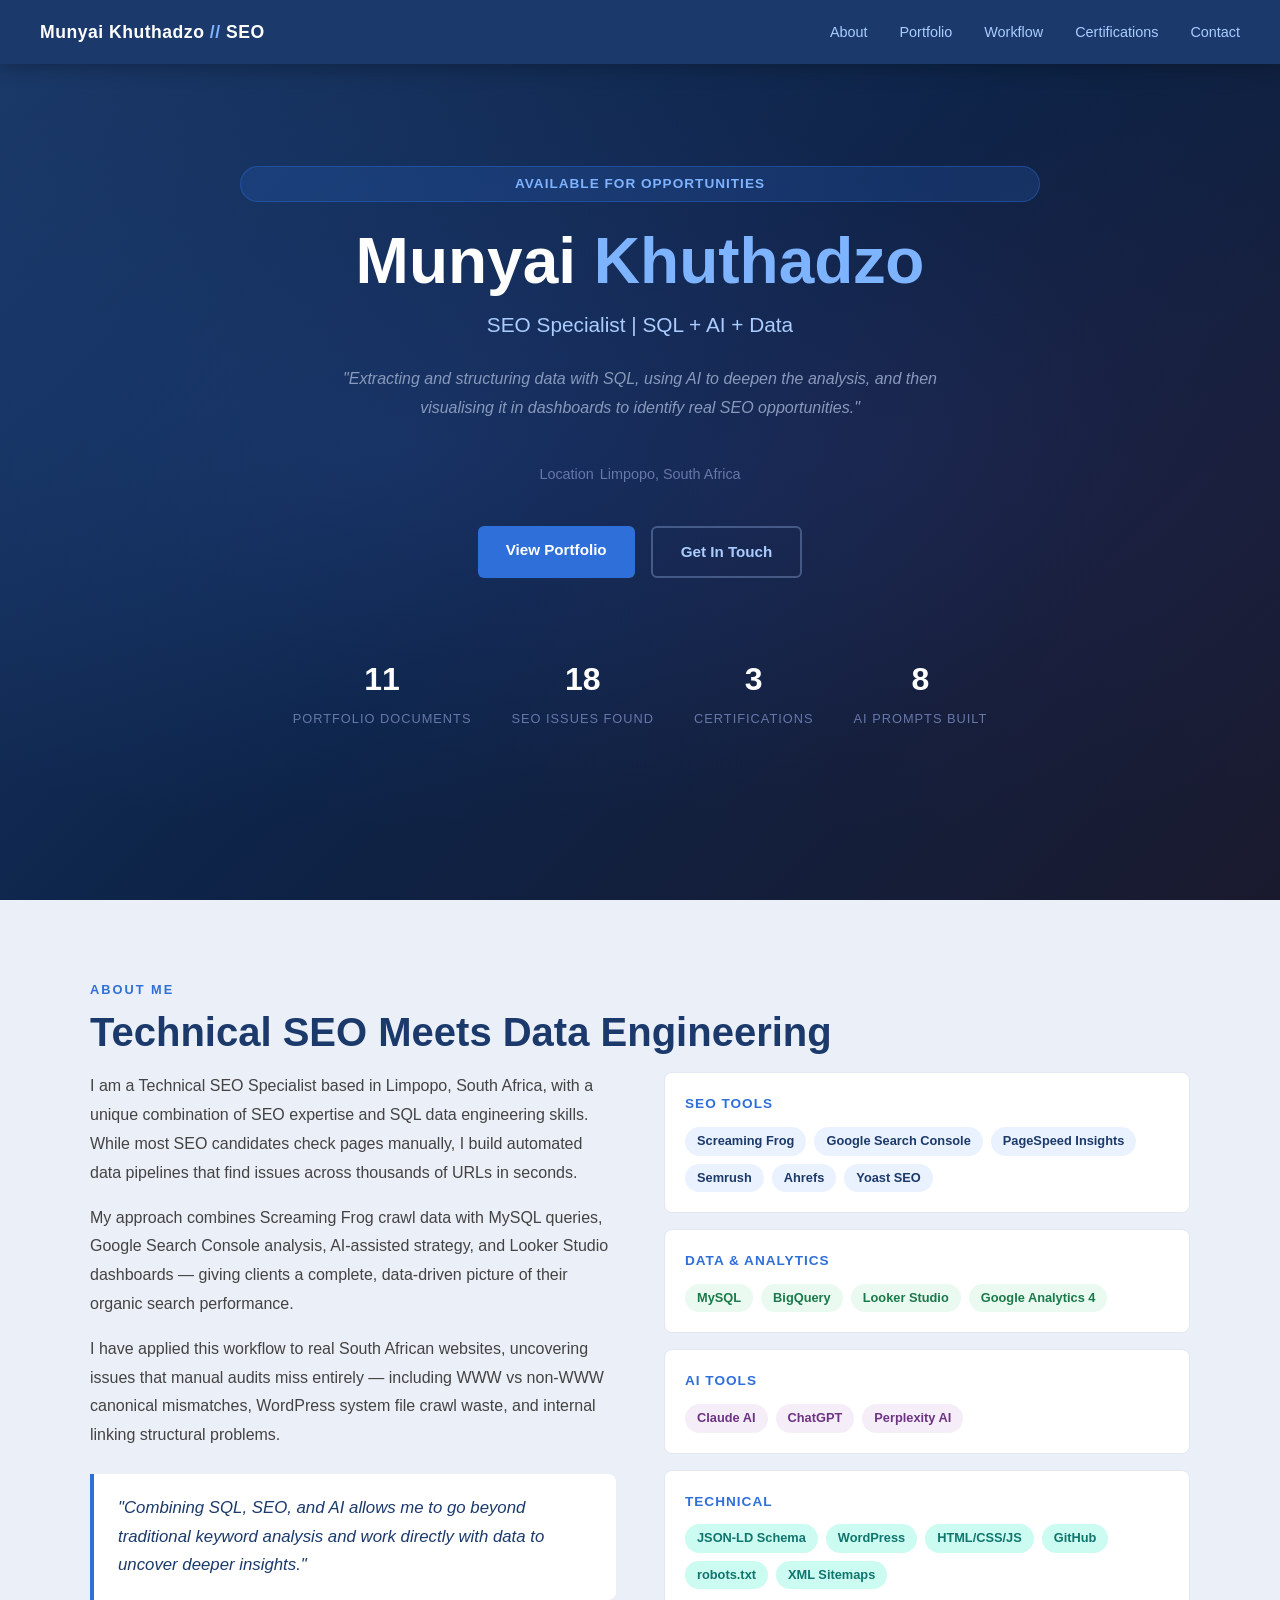
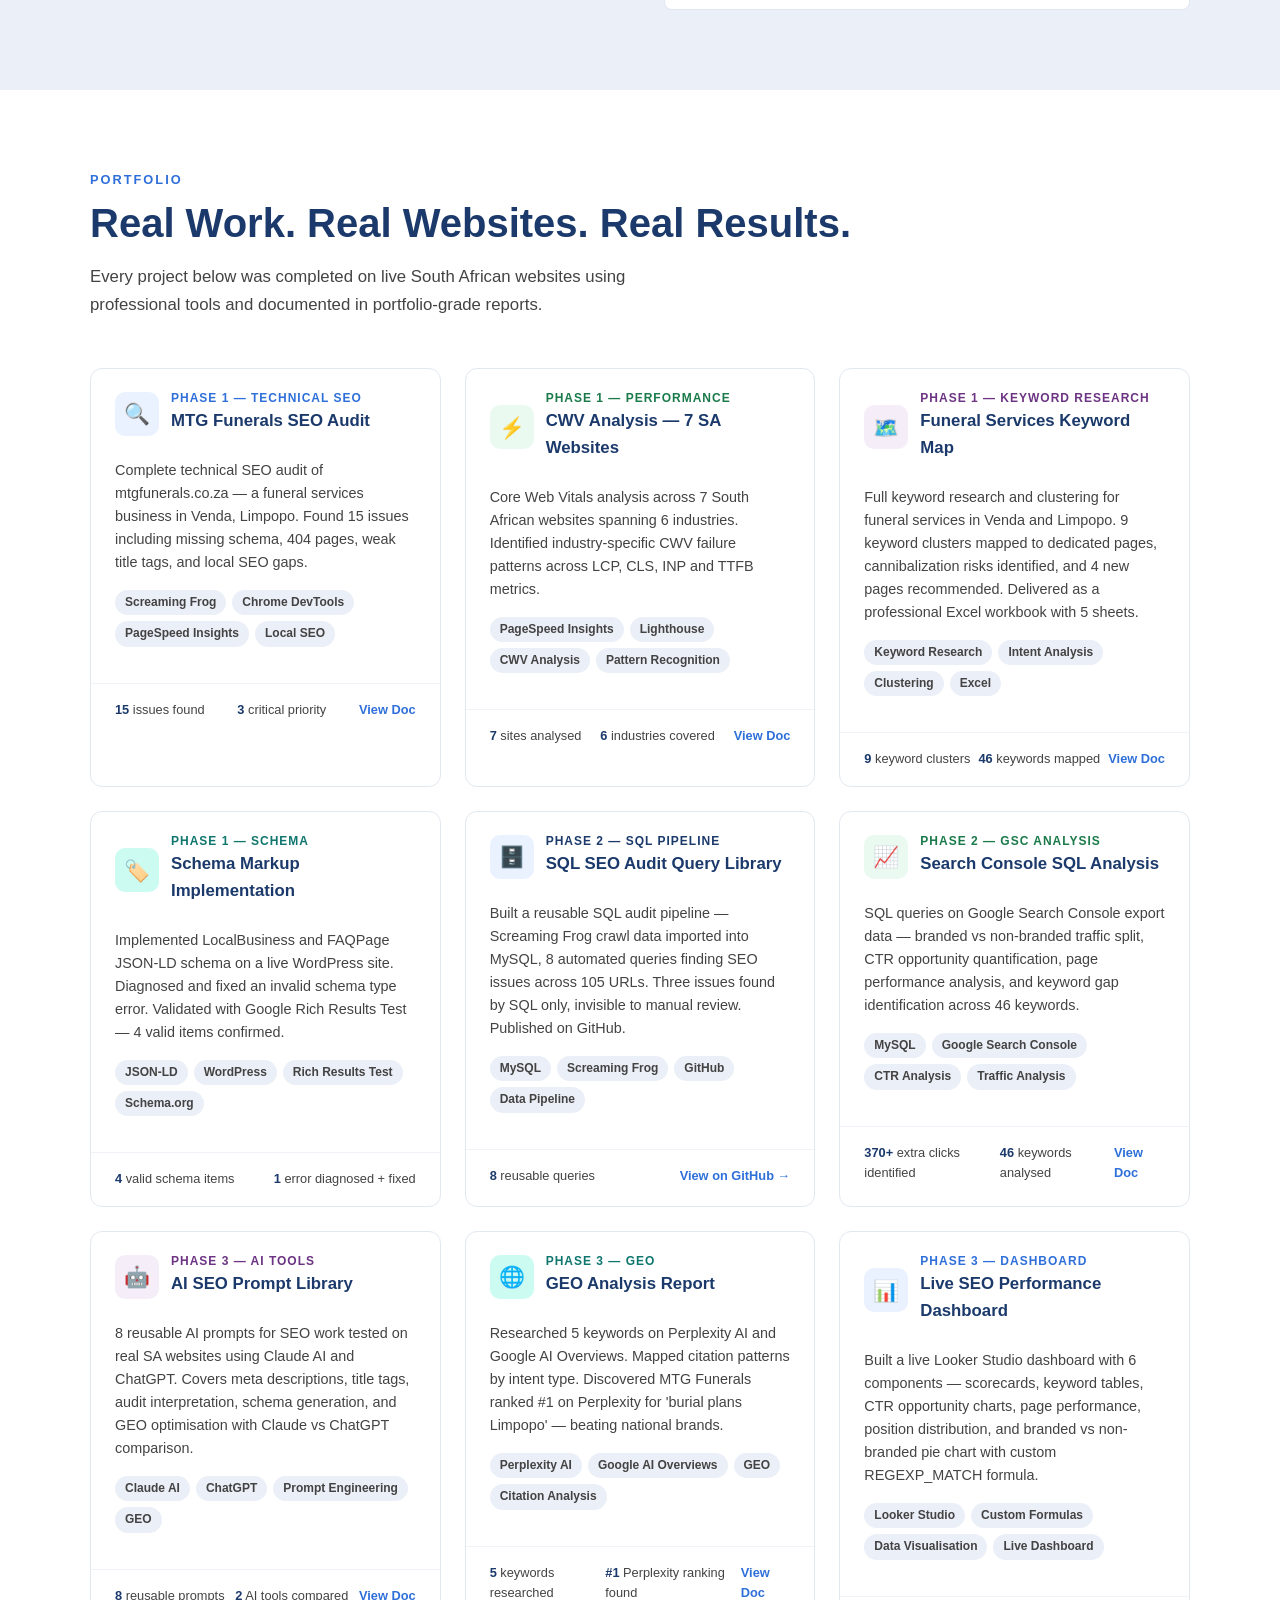
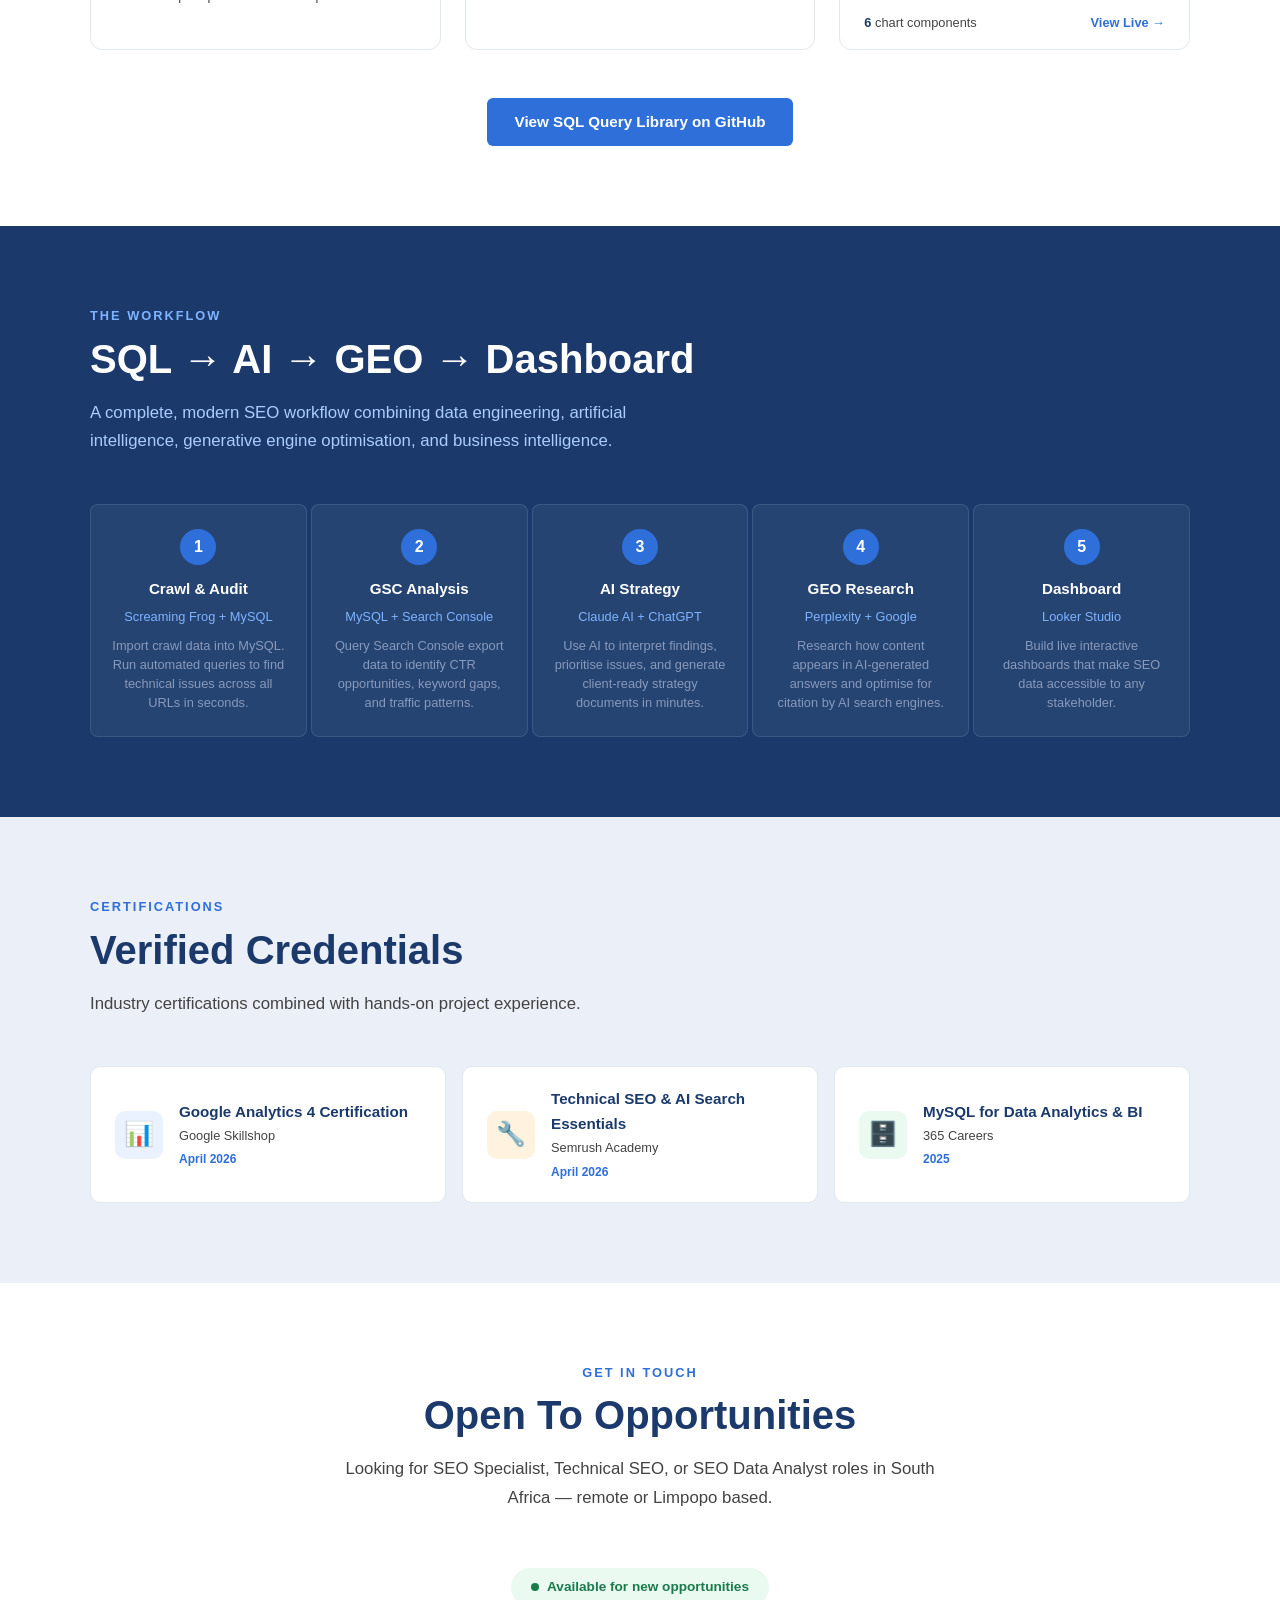
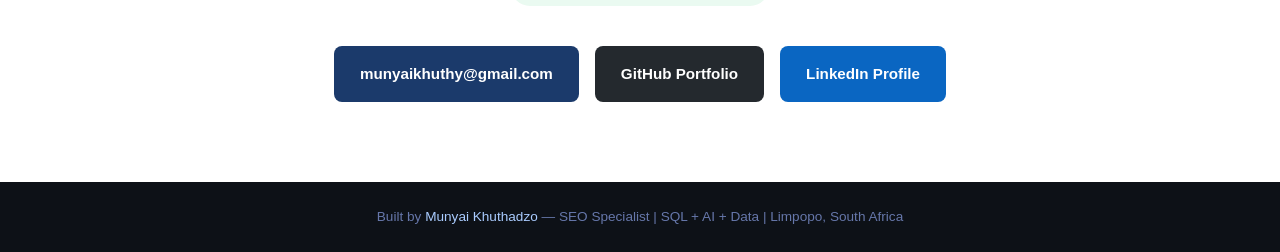
==== commit 9e2dbcfb: "Restore previous version" ====
--- a/index.html
+++ b/index.html
@@ -279,7 +279,7 @@
 
         <div class="portfolio-card">
           <div class="card-header">
-            <div class="card-icon" style="background:#EBF2FF;">Tec</div>
+            <div class="card-icon" style="background:#EBF2FF;">🔍</div>
             <div><div class="card-phase" style="color:#2E6FD9;">Phase 1 — Technical SEO</div><div class="card-title">MTG Funerals SEO Audit</div></div>
           </div>
           <div class="card-body">
@@ -293,7 +293,7 @@
 
         <div class="portfolio-card">
           <div class="card-header">
-            <div class="card-icon" style="background:#EAFAF1;">cvw</div>
+            <div class="card-icon" style="background:#EAFAF1;">⚡</div>
             <div><div class="card-phase" style="color:#1A7A4A;">Phase 1 — Performance</div><div class="card-title">CWV Analysis — 7 SA Websites</div></div>
           </div>
           <div class="card-body">
@@ -307,7 +307,7 @@
 
         <div class="portfolio-card">
           <div class="card-header">
-            <div class="card-icon" style="background:#F5EEF8;">kw</div>
+            <div class="card-icon" style="background:#F5EEF8;">🗺️</div>
             <div><div class="card-phase" style="color:#6C3483;">Phase 1 — Keyword Research</div><div class="card-title">Funeral Services Keyword Map</div></div>
           </div>
           <div class="card-body">
@@ -315,13 +315,13 @@
             <div class="card-tags"><span class="card-tag">Keyword Research</span><span class="card-tag">Intent Analysis</span><span class="card-tag">Clustering</span><span class="card-tag">Excel</span></div>
           </div>
           <div class="card-footer"><div class="card-stat"><strong>9</strong> keyword clusters</div><div class="card-stat"><strong>46</strong> keywords mapped</div>
-          <a href="https://1drv.ms/x/c/d19543b47dda63df/IQC_EgX_GC13QIZYvqvZbjGOAaRGWkMEc8EqSlwRXKx-JGE?e=Pb0QhD" target="_blank" class="card-link"Live Keyword Research</a>
-        </div>
-        </div>
-
-        <div class="portfolio-card">
-          <div class="card-header">
-            <div class="card-icon" style="background:#CCFBF1;">aeo</div>
+          <a href="https://1drv.ms/x/c/d19543b47dda63df/IQC_EgX_GC13QIZYvqvZbjGOAaRGWkMEc8EqSlwRXKx-JGE?e=Pb0QhD" target="_blank" class="card-link">View Doc</a>
+        </div>
+        </div>
+
+        <div class="portfolio-card">
+          <div class="card-header">
+            <div class="card-icon" style="background:#CCFBF1;">🏷️</div>
             <div><div class="card-phase" style="color:#0F766E;">Phase 1 — Schema</div><div class="card-title">Schema Markup Implementation</div></div>
           </div>
           <div class="card-body">
@@ -333,7 +333,7 @@
 
         <div class="portfolio-card">
           <div class="card-header">
-            <div class="card-icon" style="background:#EBF2FF;">sql</div>
+            <div class="card-icon" style="background:#EBF2FF;">🗄️</div>
             <div><div class="card-phase" style="color:#1B3A6B;">Phase 2 — SQL Pipeline</div><div class="card-title">SQL SEO Audit Query Library</div></div>
           </div>
           <div class="card-body">
@@ -345,7 +345,7 @@
 
         <div class="portfolio-card">
           <div class="card-header">
-            <div class="card-icon" style="background:#EAFAF1;">gsc</div>
+            <div class="card-icon" style="background:#EAFAF1;">📈</div>
             <div><div class="card-phase" style="color:#1A7A4A;">Phase 2 — GSC Analysis</div><div class="card-title">Search Console SQL Analysis</div></div>
           </div>
           <div class="card-body">
@@ -353,13 +353,13 @@
             <div class="card-tags"><span class="card-tag">MySQL</span><span class="card-tag">Google Search Console</span><span class="card-tag">CTR Analysis</span><span class="card-tag">Traffic Analysis</span></div>
           </div>
           <div class="card-footer"><div class="card-stat"><strong>370+</strong> extra clicks identified</div><div class="card-stat"><strong>46</strong> keywords analysed</div>
-        <a href="https://docs.google.com/document/d/1huT-phCpBF9qCfxnI0qfdHj1kG7HpYz5/edit?usp=drivesdk&ouid=108458409211678961810&rtpof=true&sd=true" target="_blank" class="card-link>GSC Analysis Report</a>
-        </div>
-        </div>
-
-        <div class="portfolio-card">
-          <div class="card-header">
-            <div class="card-icon" style="background:#F5EEF8;">AI</div>
+        <a href="https://docs.google.com/document/d/1huT-phCpBF9qCfxnI0qfdHj1kG7HpYz5/edit?usp=drivesdk&ouid=108458409211678961810&rtpof=true&sd=true" target="_blank" class="card-link">View Doc</a>
+        </div>
+        </div>
+
+        <div class="portfolio-card">
+          <div class="card-header">
+            <div class="card-icon" style="background:#F5EEF8;">🤖</div>
             <div><div class="card-phase" style="color:#6C3483;">Phase 3 — AI Tools</div><div class="card-title">AI SEO Prompt Library</div></div>
           </div>
           <div class="card-body">
@@ -373,7 +373,7 @@
 
         <div class="portfolio-card">
           <div class="card-header">
-            <div class="card-icon" style="background:#CCFBF1;">geo</div>
+            <div class="card-icon" style="background:#CCFBF1;">🌐</div>
             <div><div class="card-phase" style="color:#0F766E;">Phase 3 — GEO</div><div class="card-title">GEO Analysis Report</div></div>
           </div>
           <div class="card-body">
@@ -387,14 +387,14 @@
 
         <div class="portfolio-card">
           <div class="card-header">
-            <div class="card-icon" style="background:#EBF2FF;">data</div>
+            <div class="card-icon" style="background:#EBF2FF;">📊</div>
             <div><div class="card-phase" style="color:#2E6FD9;">Phase 3 — Dashboard</div><div class="card-title">Live SEO Performance Dashboard</div></div>
           </div>
           <div class="card-body">
             <p class="card-desc">Built a live Looker Studio dashboard with 6 components — scorecards, keyword tables, CTR opportunity charts, page performance, position distribution, and branded vs non-branded pie chart with custom REGEXP_MATCH formula.</p>
             <div class="card-tags"><span class="card-tag">Looker Studio</span><span class="card-tag">Custom Formulas</span><span class="card-tag">Data Visualisation</span><span class="card-tag">Live Dashboard</span></div>
           </div>
-          <div class="card-footer"><div class="card-stat"><strong>6</strong> chart components</div><a href="https://datastudio.google.com/reporting/469bcb4b-5083-479f-8138-433277445270" target="_blank" class="card-link">View Live →</a></div>
+          <div class="card-footer"><div class="card-stat"><strong>6</strong> chart components</div><a href="https://datastudio.google.com/reporting/469bcb4b-5083-479f-8138-433277445270 " target="_blank" class="card-link">View Live →</a></div>
         </div>
 
       </div>
@@ -425,9 +425,9 @@
       <h2 class="section-title">Verified Credentials</h2>
       <p class="section-subtitle">Industry certifications combined with hands-on project experience.</p>
       <div class="cert-grid">
-        <div class="cert-card"><div class="cert-icon" style="background:#EBF2FF;">G</div><div><div class="cert-name">Google Analytics 4 Certification</div><div class="cert-issuer">Google Skillshop</div><div class="cert-date">April 2026</div></div></div>
-        <div class="cert-card"><div class="cert-icon" style="background:#FFF3E0;">S</div><div><div class="cert-name">Technical SEO & AI Search Essentials</div><div class="cert-issuer">Semrush Academy</div><div class="cert-date">April 2026</div></div></div>
-        <div class="cert-card"><div class="cert-icon" style="background:#EAFAF1;">365</div><div><div class="cert-name">MySQL for Data Analytics & BI</div><div class="cert-issuer">365 Careers</div><div class="cert-date">2025</div></div></div>
+        <div class="cert-card"><div class="cert-icon" style="background:#EBF2FF;">📊</div><div><div class="cert-name">Google Analytics 4 Certification</div><div class="cert-issuer">Google Skillshop</div><div class="cert-date">April 2026</div></div></div>
+        <div class="cert-card"><div class="cert-icon" style="background:#FFF3E0;">🔧</div><div><div class="cert-name">Technical SEO & AI Search Essentials</div><div class="cert-issuer">Semrush Academy</div><div class="cert-date">April 2026</div></div></div>
+        <div class="cert-card"><div class="cert-icon" style="background:#EAFAF1;">🗄️</div><div><div class="cert-name">MySQL for Data Analytics & BI</div><div class="cert-issuer">365 Careers</div><div class="cert-date">2025</div></div></div>
       </div>
     </div>
   </section>
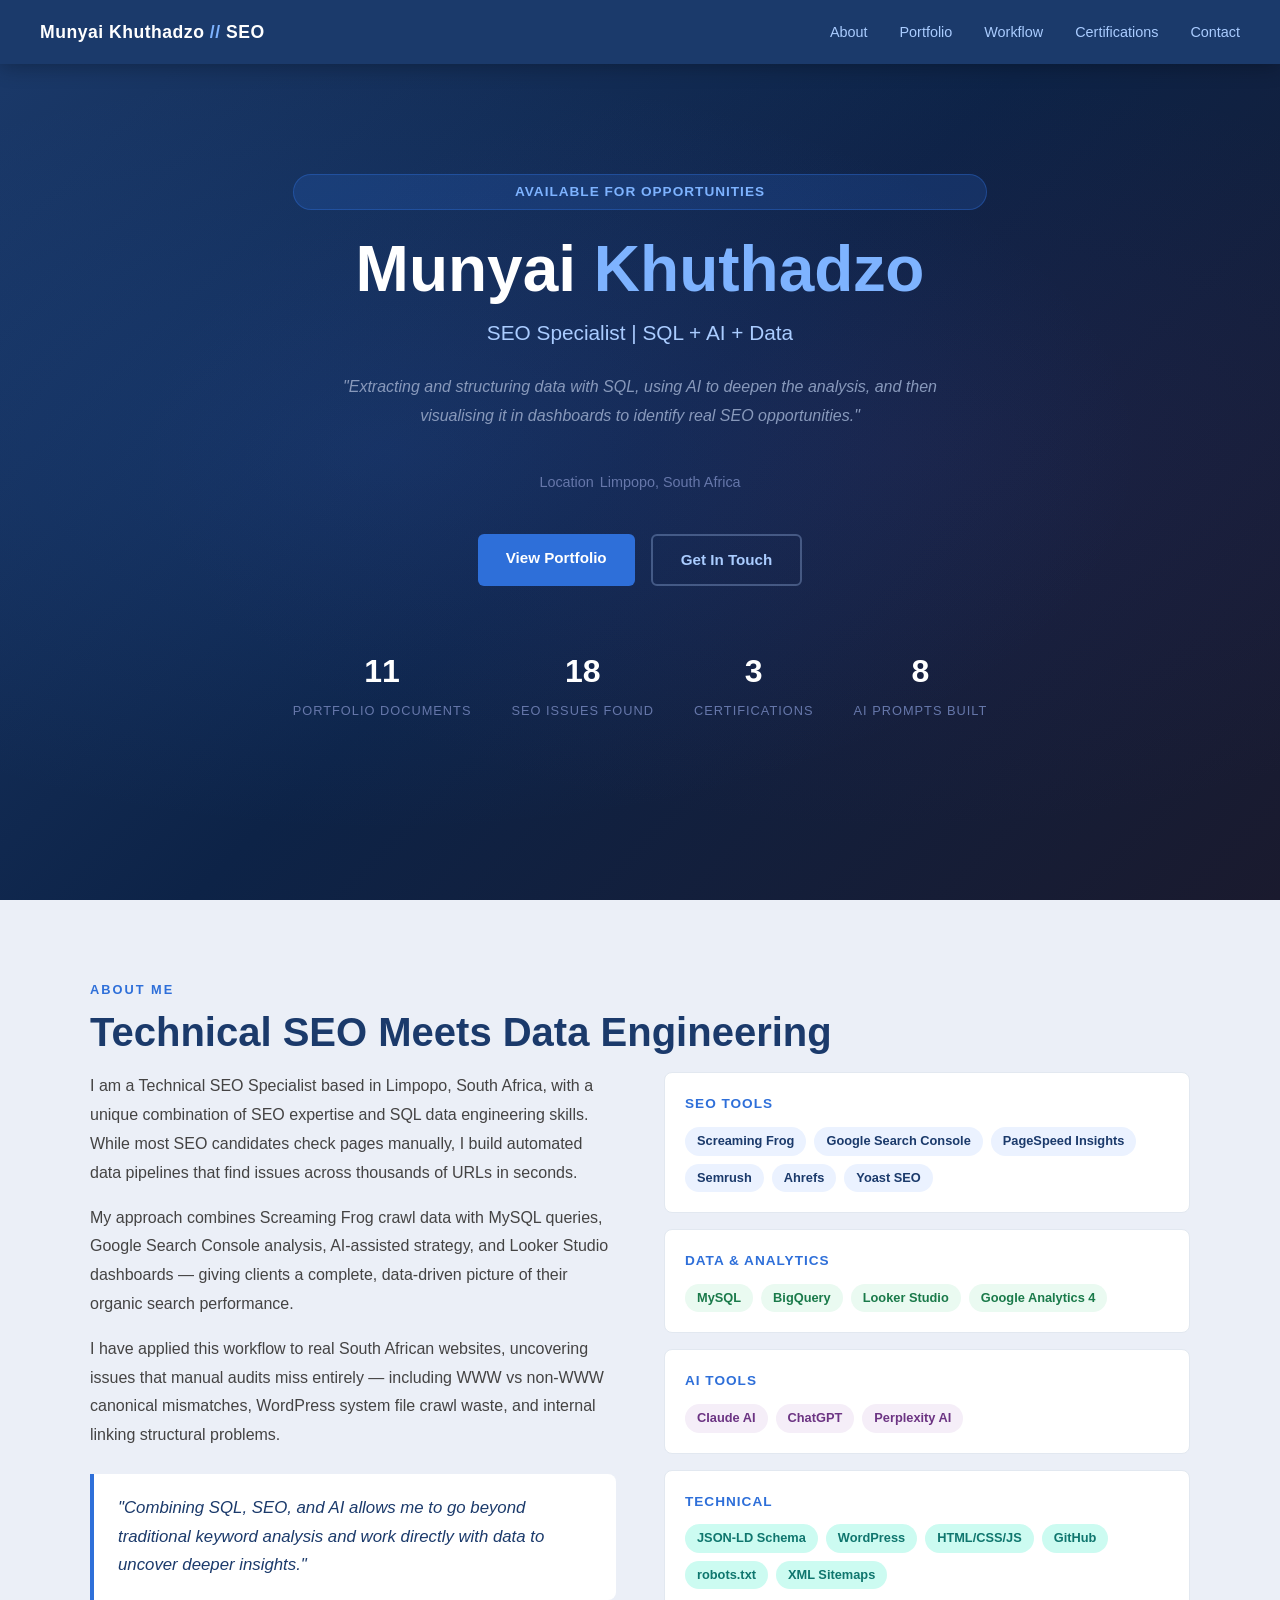
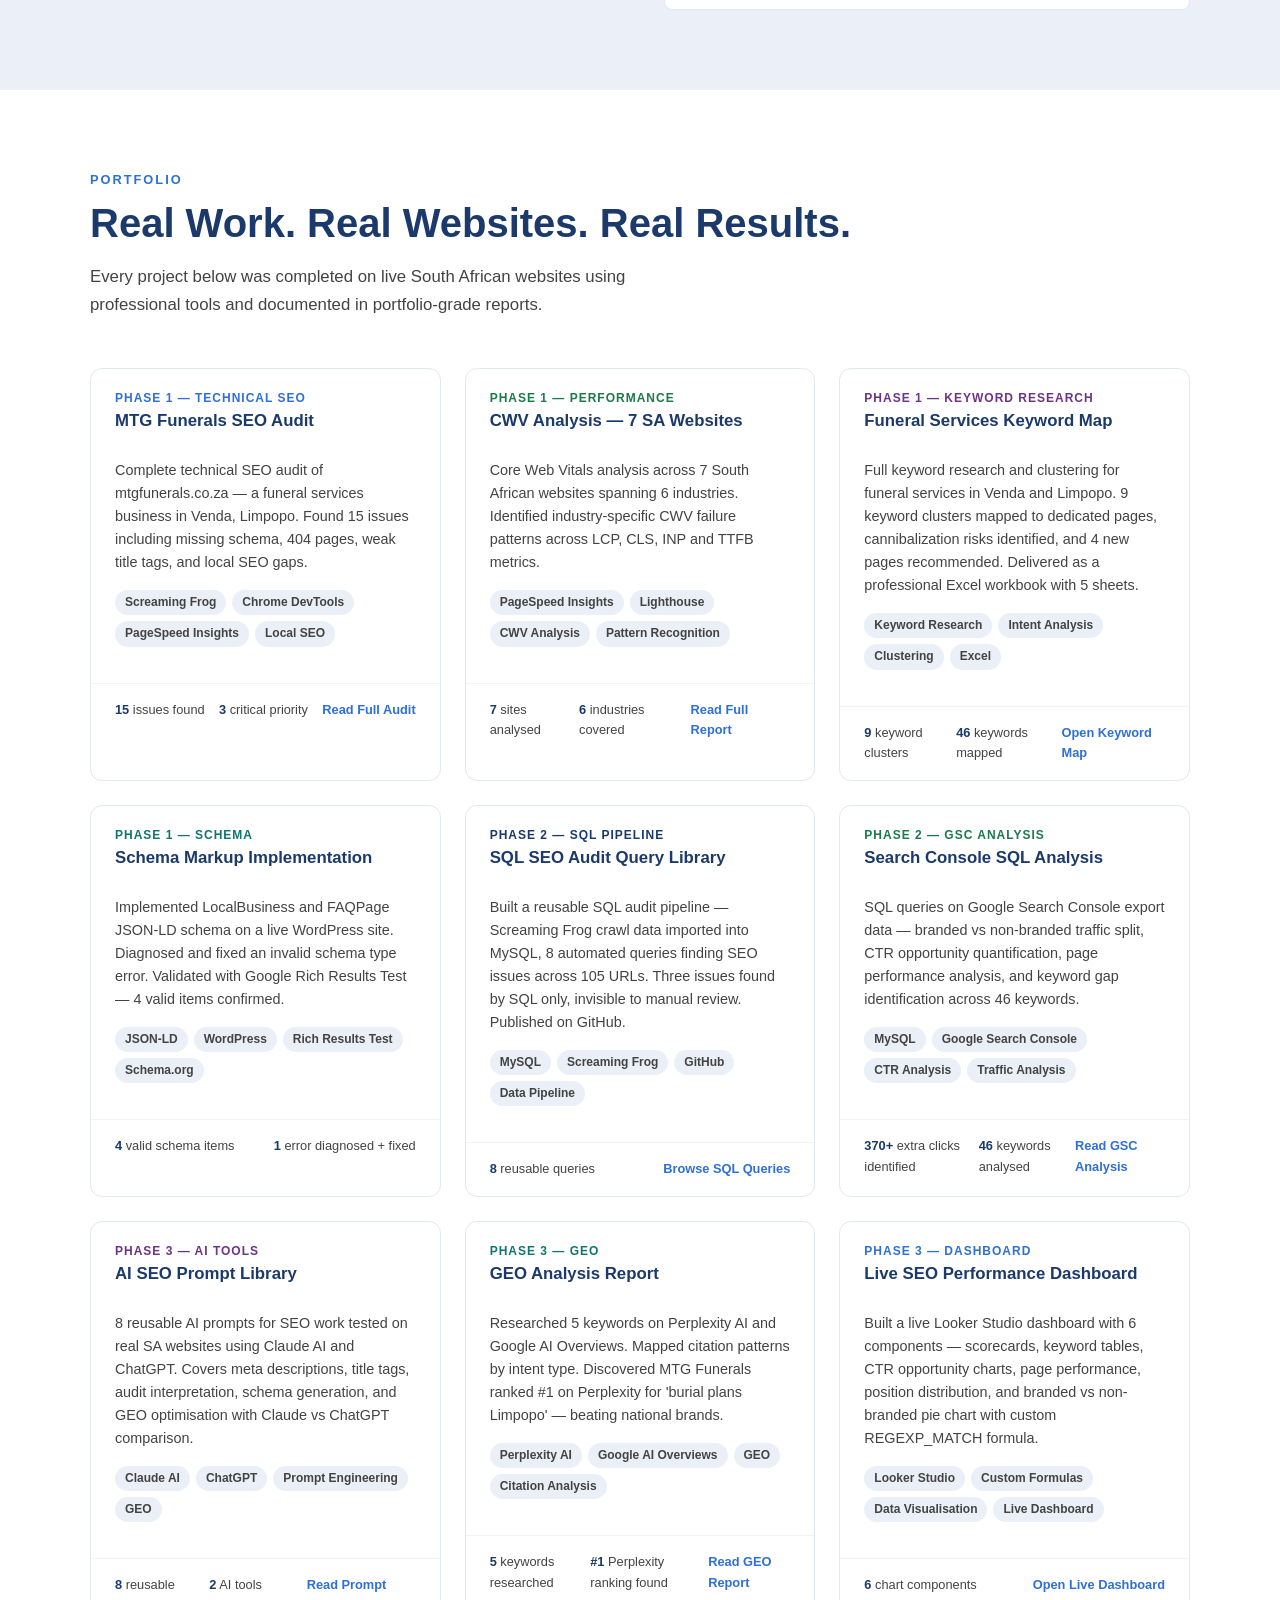
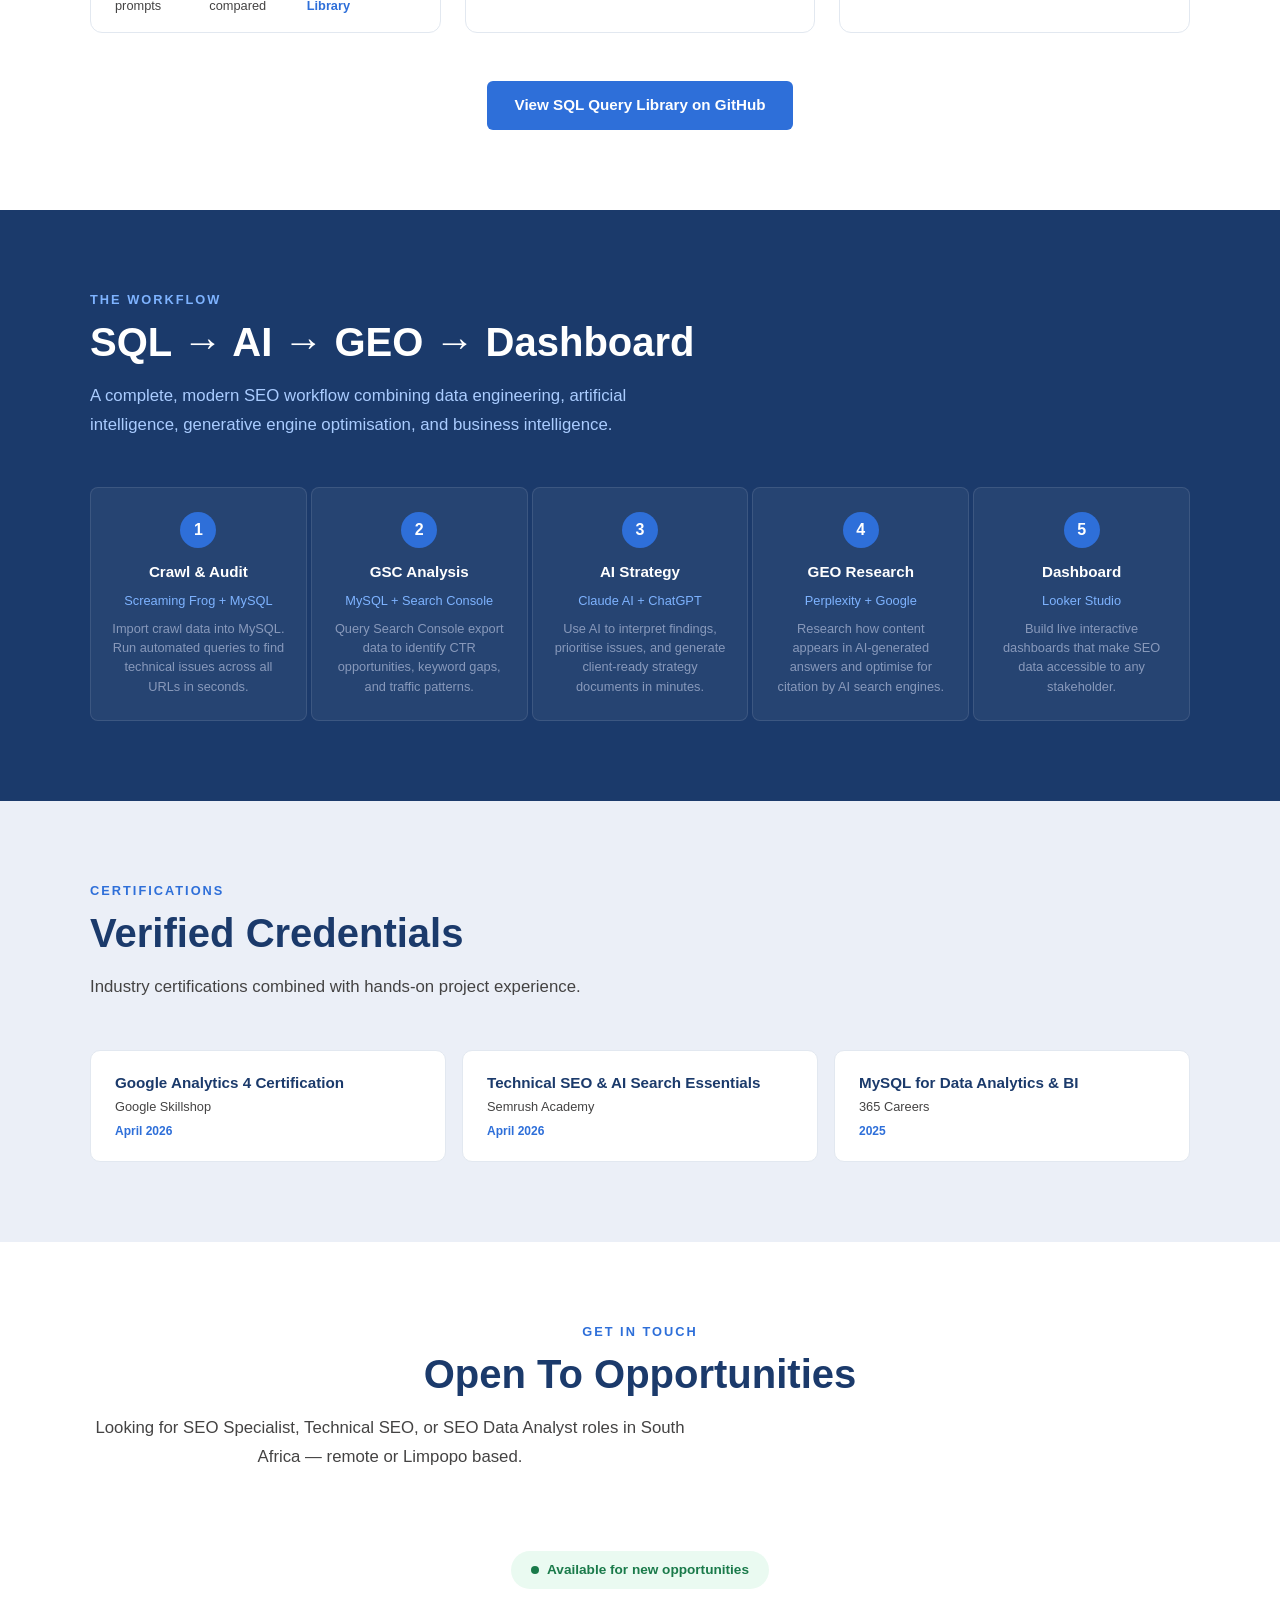
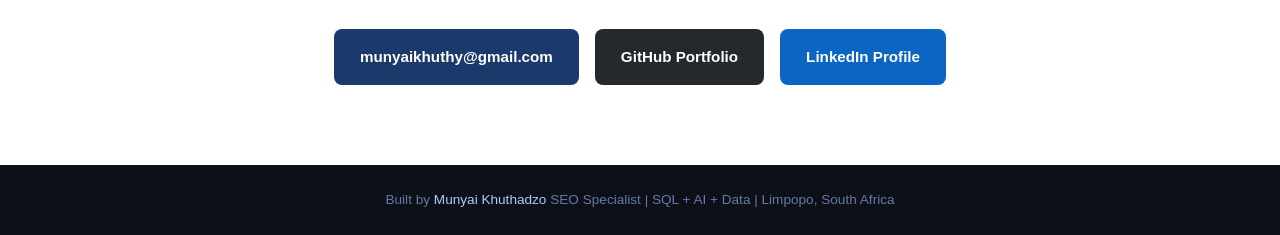
==== commit c2327c28: "New version with ux writing" ====
--- a/index.html
+++ b/index.html
@@ -196,8 +196,6 @@
         and MySQL for Data Analytics (365 Careers).</p>
 
       <div class="hero-buttons">
-      
-      <div class="hero-buttons">
         <a href="#portfolio" class="btn btn-primary">View Portfolio</a>
         <a href="#contact" class="btn btn-outline">Get In Touch</a>
       </div>
@@ -216,18 +214,14 @@
       <h2 class="section-title">Technical SEO Meets Data Engineering</h2>
       <div class="about-grid">
         <div class="about-text">
-
           <p>I am a Technical SEO Specialist based in Limpopo, South Africa, with a unique combination of SEO expertise and SQL data engineering skills. While most SEO candidates check pages manually, I build automated data pipelines that find issues across thousands of URLs in seconds.</p>
-
           <p>My approach combines Screaming Frog crawl data with MySQL queries, Google Search Console analysis, AI-assisted strategy, and Looker Studio dashboards — giving clients a complete, data-driven picture of their organic search performance.</p>
-
           <p>I have applied this workflow to real South African websites, uncovering issues that manual audits miss entirely — including WWW vs non-WWW canonical mismatches, WordPress system file crawl waste, and internal linking structural problems.</p>
-
           <div class="about-quote">"Combining SQL, SEO, and AI allows me to go beyond traditional keyword analysis and work directly with data to uncover deeper insights."</div>
         </div>
         <div class="skills-grid">
           <div class="skill-category">
-            <h4> SEO Tools</h4>
+            <h4>SEO Tools</h4>
             <div class="skill-tags">
               <span class="tag">Screaming Frog</span>
               <span class="tag">Google Search Console</span>
@@ -238,7 +232,7 @@
             </div>
           </div>
           <div class="skill-category">
-            <h4> Data & Analytics</h4>
+            <h4>Data &amp; Analytics</h4>
             <div class="skill-tags">
               <span class="tag green">MySQL</span>
               <span class="tag green">BigQuery</span>
@@ -247,7 +241,7 @@
             </div>
           </div>
           <div class="skill-category">
-            <h4> AI Tools</h4>
+            <h4>AI Tools</h4>
             <div class="skill-tags">
               <span class="tag purple">Claude AI</span>
               <span class="tag purple">ChatGPT</span>
@@ -279,7 +273,6 @@
 
         <div class="portfolio-card">
           <div class="card-header">
-            <div class="card-icon" style="background:#EBF2FF;">🔍</div>
             <div><div class="card-phase" style="color:#2E6FD9;">Phase 1 — Technical SEO</div><div class="card-title">MTG Funerals SEO Audit</div></div>
           </div>
           <div class="card-body">
@@ -287,13 +280,12 @@
             <div class="card-tags"><span class="card-tag">Screaming Frog</span><span class="card-tag">Chrome DevTools</span><span class="card-tag">PageSpeed Insights</span><span class="card-tag">Local SEO</span></div>
           </div>
           <div class="card-footer"><div class="card-stat"><strong>15</strong> issues found</div><div class="card-stat"><strong>3</strong> critical priority</div>
-        <a href="https://docs.google.com/document/d/1ddrSdQjmtrfuBxMYeobzDn9Z8yjYYgDc/edit?usp=drivesdk&ouid=108458409211678961810&rtpof=true&sd=true" target="_blank" class="card-link">View Doc</a>
-        </div>
-        </div>
-
-        <div class="portfolio-card">
-          <div class="card-header">
-            <div class="card-icon" style="background:#EAFAF1;">⚡</div>
+            <a href="https://docs.google.com/document/d/1ddrSdQjmtrfuBxMYeobzDn9Z8yjYYgDc/edit?usp=drivesdk&ouid=108458409211678961810&rtpof=true&sd=true" target="_blank" class="card-link">Read Full Audit</a>
+          </div>
+        </div>
+
+        <div class="portfolio-card">
+          <div class="card-header">
             <div><div class="card-phase" style="color:#1A7A4A;">Phase 1 — Performance</div><div class="card-title">CWV Analysis — 7 SA Websites</div></div>
           </div>
           <div class="card-body">
@@ -301,13 +293,12 @@
             <div class="card-tags"><span class="card-tag">PageSpeed Insights</span><span class="card-tag">Lighthouse</span><span class="card-tag">CWV Analysis</span><span class="card-tag">Pattern Recognition</span></div>
           </div>
           <div class="card-footer"><div class="card-stat"><strong>7</strong> sites analysed</div><div class="card-stat"><strong>6</strong> industries covered</div>
-        <a href="https://docs.google.com/document/d/1OkREWjv8Ckq-P1ST-BdloJZl72j9rrGqmSRzu7qsKWo/edit?usp=drivesdk" target="_blank" class="card-link">View Doc</a>
-        </div>
-        </div>
-
-        <div class="portfolio-card">
-          <div class="card-header">
-            <div class="card-icon" style="background:#F5EEF8;">🗺️</div>
+            <a href="https://docs.google.com/document/d/1OkREWjv8Ckq-P1ST-BdloJZl72j9rrGqmSRzu7qsKWo/edit?usp=drivesdk" target="_blank" class="card-link">Read Full Report</a>
+          </div>
+        </div>
+
+        <div class="portfolio-card">
+          <div class="card-header">
             <div><div class="card-phase" style="color:#6C3483;">Phase 1 — Keyword Research</div><div class="card-title">Funeral Services Keyword Map</div></div>
           </div>
           <div class="card-body">
@@ -315,13 +306,12 @@
             <div class="card-tags"><span class="card-tag">Keyword Research</span><span class="card-tag">Intent Analysis</span><span class="card-tag">Clustering</span><span class="card-tag">Excel</span></div>
           </div>
           <div class="card-footer"><div class="card-stat"><strong>9</strong> keyword clusters</div><div class="card-stat"><strong>46</strong> keywords mapped</div>
-          <a href="https://1drv.ms/x/c/d19543b47dda63df/IQC_EgX_GC13QIZYvqvZbjGOAaRGWkMEc8EqSlwRXKx-JGE?e=Pb0QhD" target="_blank" class="card-link">View Doc</a>
-        </div>
-        </div>
-
-        <div class="portfolio-card">
-          <div class="card-header">
-            <div class="card-icon" style="background:#CCFBF1;">🏷️</div>
+            <a href="https://1drv.ms/x/c/d19543b47dda63df/IQC_EgX_GC13QIZYvqvZbjGOAaRGWkMEc8EqSlwRXKx-JGE?e=Pb0QhD" target="_blank" class="card-link">Open Keyword Map</a>
+          </div>
+        </div>
+
+        <div class="portfolio-card">
+          <div class="card-header">
             <div><div class="card-phase" style="color:#0F766E;">Phase 1 — Schema</div><div class="card-title">Schema Markup Implementation</div></div>
           </div>
           <div class="card-body">
@@ -333,19 +323,17 @@
 
         <div class="portfolio-card">
           <div class="card-header">
-            <div class="card-icon" style="background:#EBF2FF;">🗄️</div>
             <div><div class="card-phase" style="color:#1B3A6B;">Phase 2 — SQL Pipeline</div><div class="card-title">SQL SEO Audit Query Library</div></div>
           </div>
           <div class="card-body">
             <p class="card-desc">Built a reusable SQL audit pipeline — Screaming Frog crawl data imported into MySQL, 8 automated queries finding SEO issues across 105 URLs. Three issues found by SQL only, invisible to manual review. Published on GitHub.</p>
             <div class="card-tags"><span class="card-tag">MySQL</span><span class="card-tag">Screaming Frog</span><span class="card-tag">GitHub</span><span class="card-tag">Data Pipeline</span></div>
           </div>
-          <div class="card-footer"><div class="card-stat"><strong>8</strong> reusable queries</div><a href="https://github.com/Munyai-Khuthadzo/seo-sql-audit-library" target="_blank" class="card-link">View on GitHub →</a></div>
-        </div>
-
-        <div class="portfolio-card">
-          <div class="card-header">
-            <div class="card-icon" style="background:#EAFAF1;">📈</div>
+          <div class="card-footer"><div class="card-stat"><strong>8</strong> reusable queries</div><a href="https://github.com/Munyai-Khuthadzo/seo-sql-audit-library" target="_blank" class="card-link">Browse SQL Queries</a></div>
+        </div>
+
+        <div class="portfolio-card">
+          <div class="card-header">
             <div><div class="card-phase" style="color:#1A7A4A;">Phase 2 — GSC Analysis</div><div class="card-title">Search Console SQL Analysis</div></div>
           </div>
           <div class="card-body">
@@ -353,13 +341,12 @@
             <div class="card-tags"><span class="card-tag">MySQL</span><span class="card-tag">Google Search Console</span><span class="card-tag">CTR Analysis</span><span class="card-tag">Traffic Analysis</span></div>
           </div>
           <div class="card-footer"><div class="card-stat"><strong>370+</strong> extra clicks identified</div><div class="card-stat"><strong>46</strong> keywords analysed</div>
-        <a href="https://docs.google.com/document/d/1huT-phCpBF9qCfxnI0qfdHj1kG7HpYz5/edit?usp=drivesdk&ouid=108458409211678961810&rtpof=true&sd=true" target="_blank" class="card-link">View Doc</a>
-        </div>
-        </div>
-
-        <div class="portfolio-card">
-          <div class="card-header">
-            <div class="card-icon" style="background:#F5EEF8;">🤖</div>
+            <a href="https://docs.google.com/document/d/1huT-phCpBF9qCfxnI0qfdHj1kG7HpYz5/edit?usp=drivesdk&ouid=108458409211678961810&rtpof=true&sd=true" target="_blank" class="card-link">Read GSC Analysis</a>
+          </div>
+        </div>
+
+        <div class="portfolio-card">
+          <div class="card-header">
             <div><div class="card-phase" style="color:#6C3483;">Phase 3 — AI Tools</div><div class="card-title">AI SEO Prompt Library</div></div>
           </div>
           <div class="card-body">
@@ -367,13 +354,12 @@
             <div class="card-tags"><span class="card-tag">Claude AI</span><span class="card-tag">ChatGPT</span><span class="card-tag">Prompt Engineering</span><span class="card-tag">GEO</span></div>
           </div>
           <div class="card-footer"><div class="card-stat"><strong>8</strong> reusable prompts</div><div class="card-stat"><strong>2</strong> AI tools compared</div>
-          <a href="https://docs.google.com/document/d/1aKfcMvsbzS0i2X8VuCiqFvfSCllQKqIS/edit?usp=drivesdk&ouid=108458409211678961810&rtpof=true&sd=true" target="_blank" class="card-link">View Doc</a>
-        </div>
-        </div>
-
-        <div class="portfolio-card">
-          <div class="card-header">
-            <div class="card-icon" style="background:#CCFBF1;">🌐</div>
+            <a href="https://docs.google.com/document/d/1aKfcMvsbzS0i2X8VuCiqFvfSCllQKqIS/edit?usp=drivesdk&ouid=108458409211678961810&rtpof=true&sd=true" target="_blank" class="card-link">Read Prompt Library</a>
+          </div>
+        </div>
+
+        <div class="portfolio-card">
+          <div class="card-header">
             <div><div class="card-phase" style="color:#0F766E;">Phase 3 — GEO</div><div class="card-title">GEO Analysis Report</div></div>
           </div>
           <div class="card-body">
@@ -381,25 +367,24 @@
             <div class="card-tags"><span class="card-tag">Perplexity AI</span><span class="card-tag">Google AI Overviews</span><span class="card-tag">GEO</span><span class="card-tag">Citation Analysis</span></div>
           </div>
           <div class="card-footer"><div class="card-stat"><strong>5</strong> keywords researched</div><div class="card-stat"><strong>#1</strong> Perplexity ranking found</div>
-          <a href="https://docs.google.com/document/d/1QP6CWo6xzySznfiO54_j344Q9fyj-NxO/edit?usp=drivesdk&ouid=108458409211678961810&rtpof=true&sd=true " target="_blank" class="card-link">View Doc</a>
-        </div>
-        </div>
-
-        <div class="portfolio-card">
-          <div class="card-header">
-            <div class="card-icon" style="background:#EBF2FF;">📊</div>
+            <a href="https://docs.google.com/document/d/1QP6CWo6xzySznfiO54_j344Q9fyj-NxO/edit?usp=drivesdk&ouid=108458409211678961810&rtpof=true&sd=true" target="_blank" class="card-link">Read GEO Report</a>
+          </div>
+        </div>
+
+        <div class="portfolio-card">
+          <div class="card-header">
             <div><div class="card-phase" style="color:#2E6FD9;">Phase 3 — Dashboard</div><div class="card-title">Live SEO Performance Dashboard</div></div>
           </div>
           <div class="card-body">
             <p class="card-desc">Built a live Looker Studio dashboard with 6 components — scorecards, keyword tables, CTR opportunity charts, page performance, position distribution, and branded vs non-branded pie chart with custom REGEXP_MATCH formula.</p>
             <div class="card-tags"><span class="card-tag">Looker Studio</span><span class="card-tag">Custom Formulas</span><span class="card-tag">Data Visualisation</span><span class="card-tag">Live Dashboard</span></div>
           </div>
-          <div class="card-footer"><div class="card-stat"><strong>6</strong> chart components</div><a href="https://datastudio.google.com/reporting/469bcb4b-5083-479f-8138-433277445270 " target="_blank" class="card-link">View Live →</a></div>
+          <div class="card-footer"><div class="card-stat"><strong>6</strong> chart components</div><a href="https://datastudio.google.com/reporting/469bcb4b-5083-479f-8138-433277445270" target="_blank" class="card-link">Open Live Dashboard</a></div>
         </div>
 
       </div>
       <div class="github-cta">
-        <a href="https://github.com/Munyai-Khuthadzo/seo-sql-audit-library" target="_blank" class="btn btn-primary"> View SQL Query Library on GitHub</a>
+        <a href="https://github.com/Munyai-Khuthadzo/seo-sql-audit-library" target="_blank" class="btn btn-primary">View SQL Query Library on GitHub</a>
       </div>
     </div>
   </section>
@@ -410,7 +395,7 @@
       <h2 class="section-title">SQL → AI → GEO → Dashboard</h2>
       <p class="section-subtitle">A complete, modern SEO workflow combining data engineering, artificial intelligence, generative engine optimisation, and business intelligence.</p>
       <div class="workflow-steps">
-        <div class="workflow-step"><div class="step-num">1</div><div class="step-title">Crawl & Audit</div><div class="step-tool">Screaming Frog + MySQL</div><div class="step-desc">Import crawl data into MySQL. Run automated queries to find technical issues across all URLs in seconds.</div></div>
+        <div class="workflow-step"><div class="step-num">1</div><div class="step-title">Crawl &amp; Audit</div><div class="step-tool">Screaming Frog + MySQL</div><div class="step-desc">Import crawl data into MySQL. Run automated queries to find technical issues across all URLs in seconds.</div></div>
         <div class="workflow-step"><div class="step-num">2</div><div class="step-title">GSC Analysis</div><div class="step-tool">MySQL + Search Console</div><div class="step-desc">Query Search Console export data to identify CTR opportunities, keyword gaps, and traffic patterns.</div></div>
         <div class="workflow-step"><div class="step-num">3</div><div class="step-title">AI Strategy</div><div class="step-tool">Claude AI + ChatGPT</div><div class="step-desc">Use AI to interpret findings, prioritise issues, and generate client-ready strategy documents in minutes.</div></div>
         <div class="workflow-step"><div class="step-num">4</div><div class="step-title">GEO Research</div><div class="step-tool">Perplexity + Google</div><div class="step-desc">Research how content appears in AI-generated answers and optimise for citation by AI search engines.</div></div>
@@ -425,9 +410,9 @@
       <h2 class="section-title">Verified Credentials</h2>
       <p class="section-subtitle">Industry certifications combined with hands-on project experience.</p>
       <div class="cert-grid">
-        <div class="cert-card"><div class="cert-icon" style="background:#EBF2FF;">📊</div><div><div class="cert-name">Google Analytics 4 Certification</div><div class="cert-issuer">Google Skillshop</div><div class="cert-date">April 2026</div></div></div>
-        <div class="cert-card"><div class="cert-icon" style="background:#FFF3E0;">🔧</div><div><div class="cert-name">Technical SEO & AI Search Essentials</div><div class="cert-issuer">Semrush Academy</div><div class="cert-date">April 2026</div></div></div>
-        <div class="cert-card"><div class="cert-icon" style="background:#EAFAF1;">🗄️</div><div><div class="cert-name">MySQL for Data Analytics & BI</div><div class="cert-issuer">365 Careers</div><div class="cert-date">2025</div></div></div>
+        <div class="cert-card"><div><div class="cert-name">Google Analytics 4 Certification</div><div class="cert-issuer">Google Skillshop</div><div class="cert-date">April 2026</div></div></div>
+        <div class="cert-card"><div><div class="cert-name">Technical SEO &amp; AI Search Essentials</div><div class="cert-issuer">Semrush Academy</div><div class="cert-date">April 2026</div></div></div>
+        <div class="cert-card"><div><div class="cert-name">MySQL for Data Analytics &amp; BI</div><div class="cert-issuer">365 Careers</div><div class="cert-date">2025</div></div></div>
       </div>
     </div>
   </section>
@@ -436,18 +421,18 @@
     <div class="container">
       <p class="section-label">Get In Touch</p>
       <h2 class="section-title">Open To Opportunities</h2>
-      <p class="section-subtitle" style="margin:0 auto 24px;">Looking for SEO Specialist, Technical SEO, or SEO Data Analyst roles in South Africa — remote or Limpopo based.</p>
+      <p class="section-subtitle" style="margin:0 auto 24 px;">Looking for SEO Specialist, Technical SEO, or SEO Data Analyst roles in South Africa — remote or Limpopo based.</p>
       <div class="availability">Available for new opportunities</div>
       <div class="contact-links">
-        <a href="mailto:munyaikhuthy@gmail.com" class="contact-link email"> munyaikhuthy@gmail.com</a>
-        <a href="https://github.com/Munyai-Khuthadzo" target="_blank" class="contact-link github"> GitHub Portfolio</a>
-        <a href="https://www.linkedin.com/in/munyai-khuthadzo"  target="_blank" class="contact-link linkedin">LinkedIn Profile</a>
+        <a href="mailto:munyaikhuthy@gmail.com" class="contact-link email">munyaikhuthy@gmail.com</a>
+        <a href="https://github.com/Munyai-Khuthadzo" target="_blank" class="contact-link github">GitHub Portfolio</a>
+        <a href="https://www.linkedin.com/in/munyai-khuthadzo" target="_blank" class="contact-link linkedin">LinkedIn Profile</a>
       </div>
     </div>
   </section>
 
   <footer>
-    <p>Built by <span>Munyai Khuthadzo</span> — SEO Specialist | SQL + AI + Data | Limpopo, South Africa</p>
+    <p>Built by <span>Munyai Khuthadzo</span> SEO Specialist | SQL + AI + Data | Limpopo, South Africa</p>
   </footer>
 
   <script src="script.js"></script>
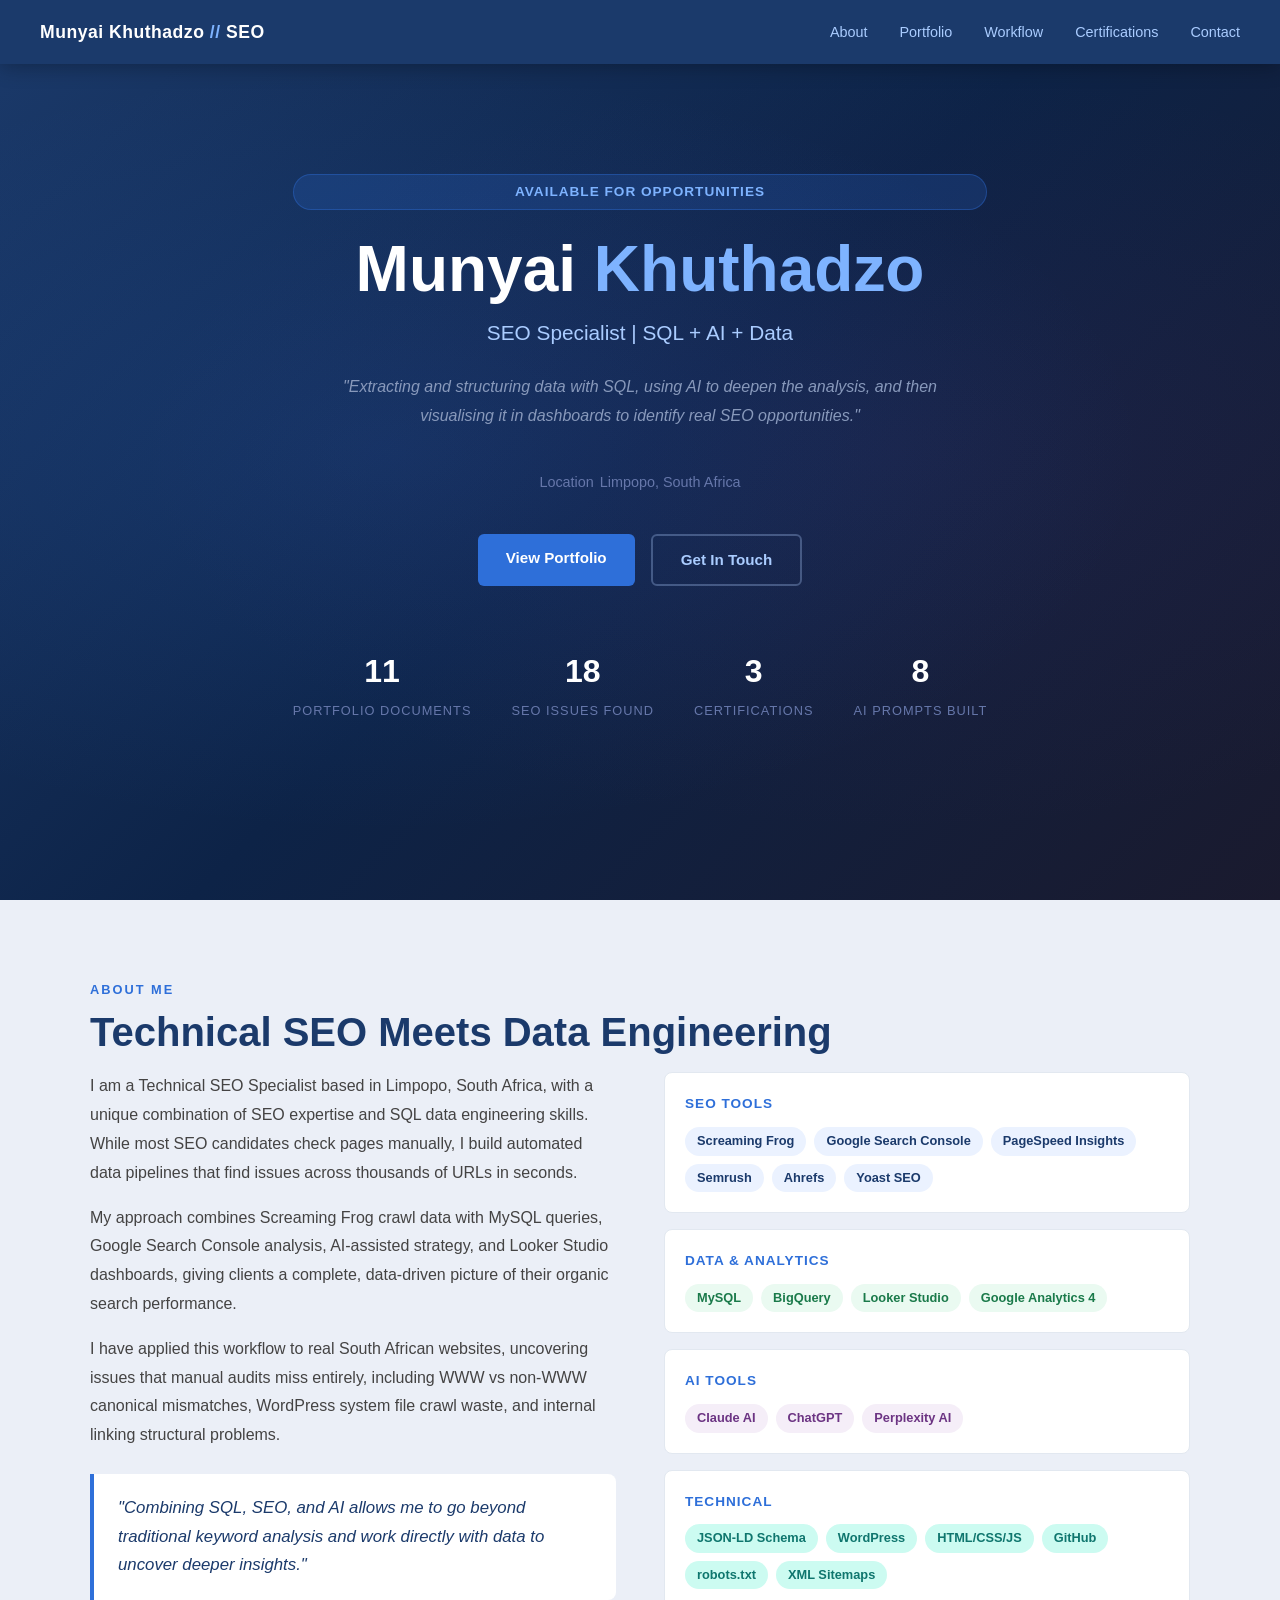
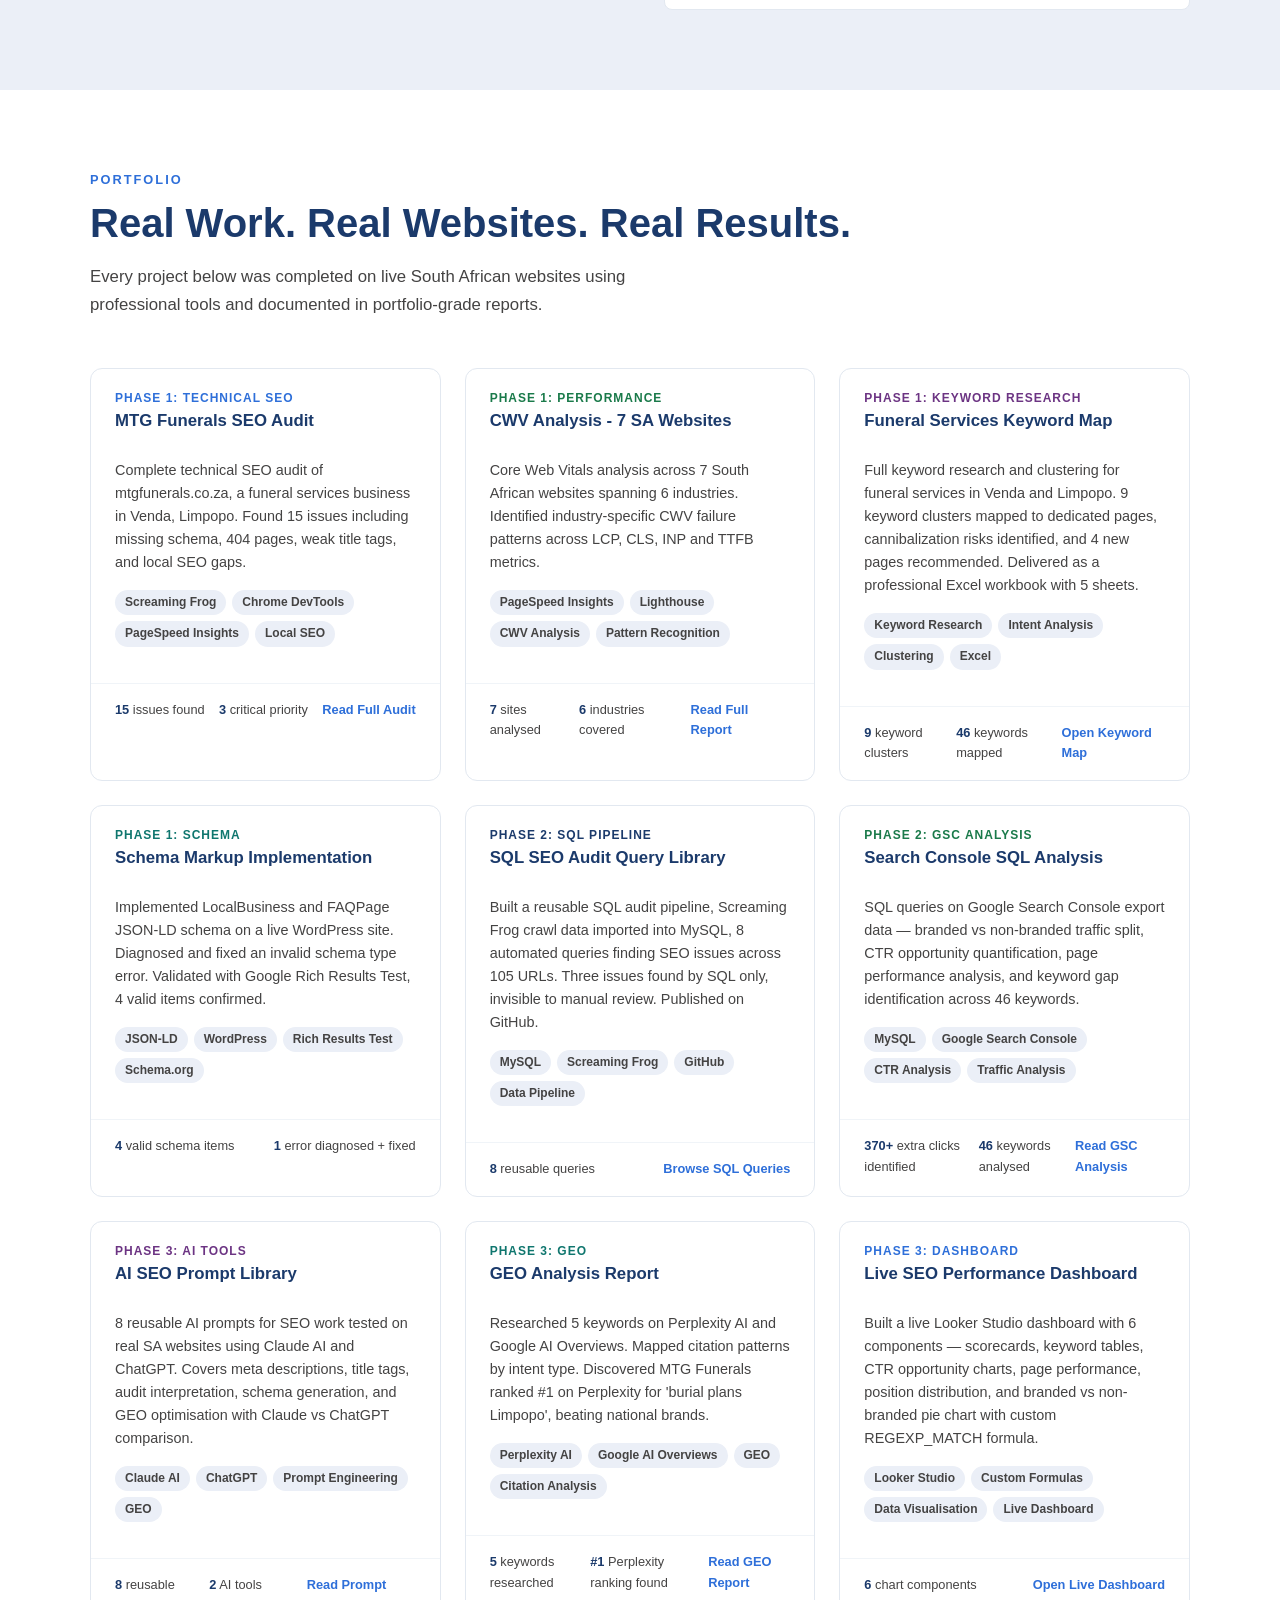
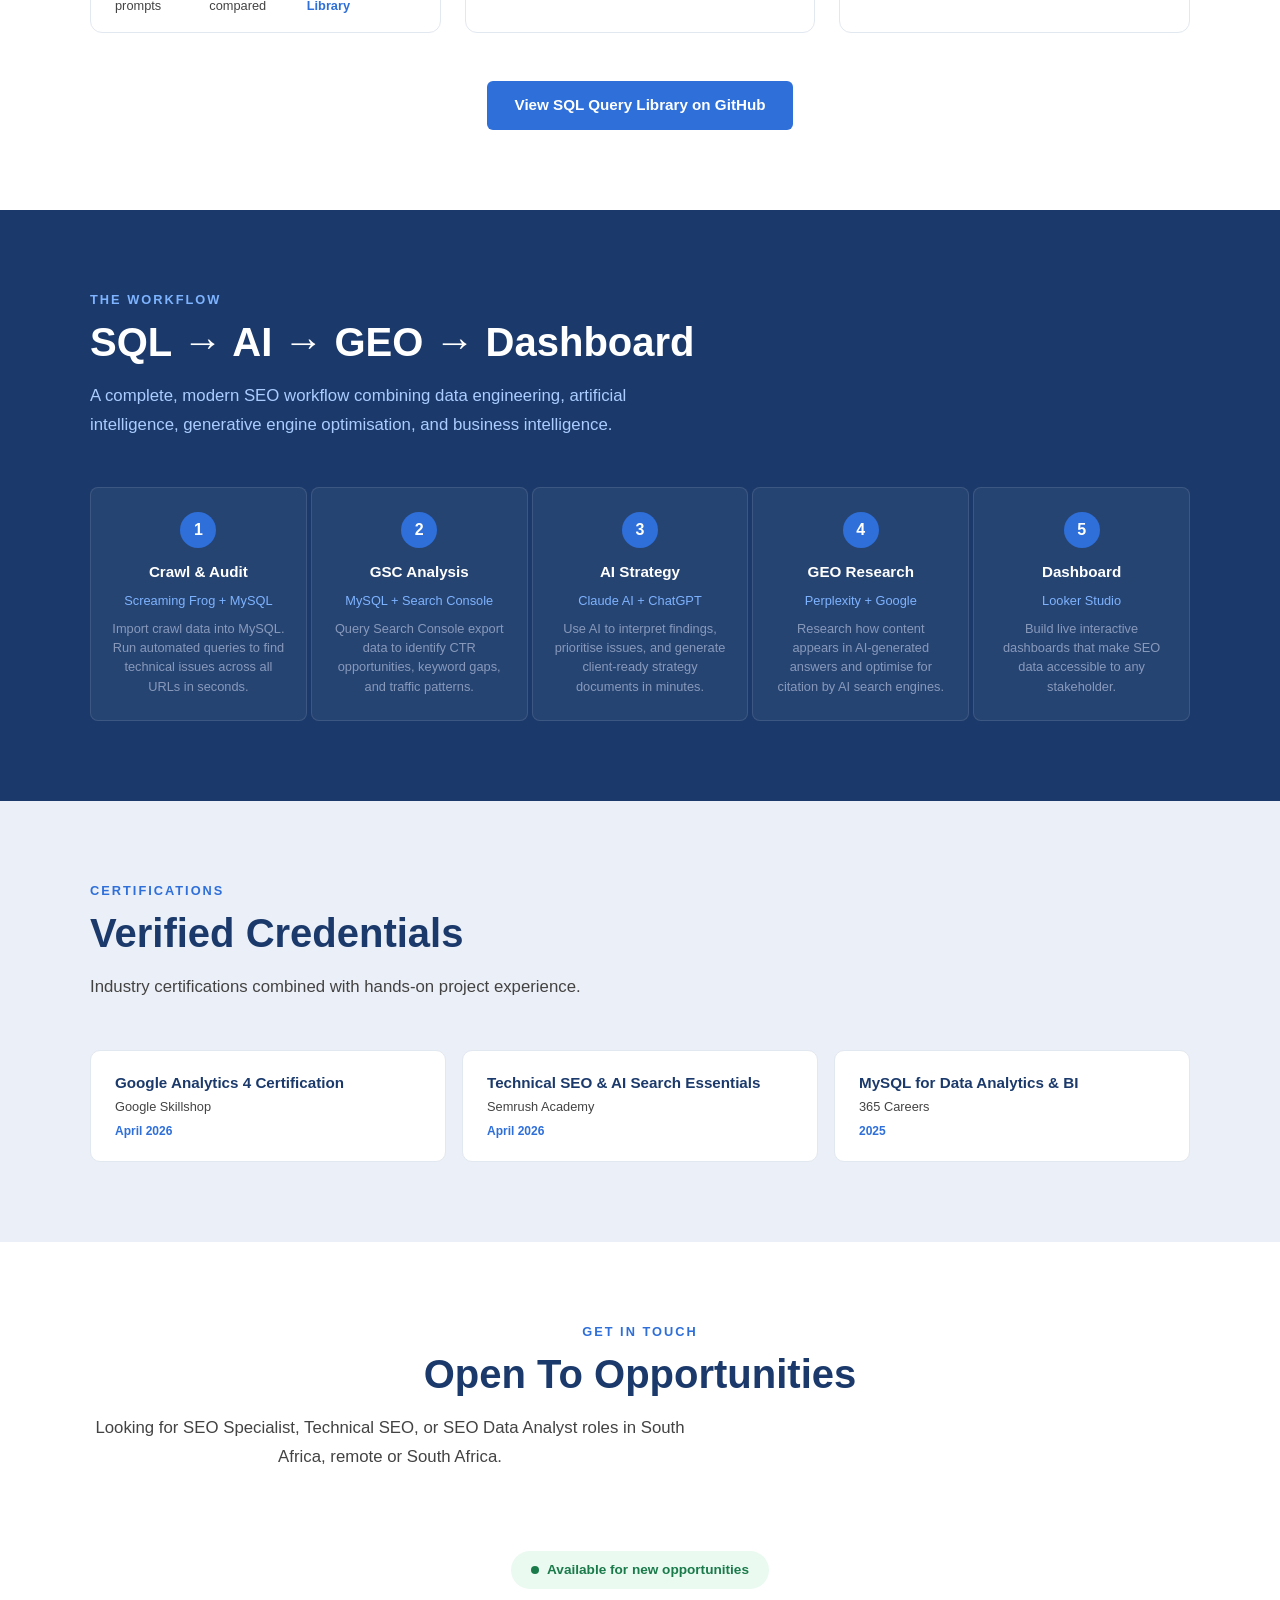
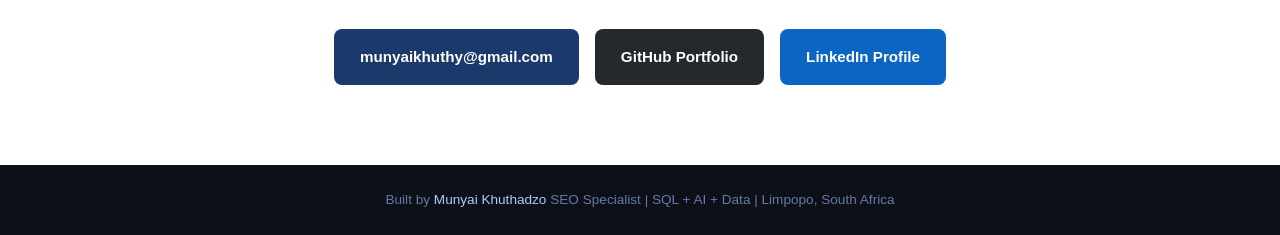
==== commit 54f3a203: "Update content on html" ====
--- a/index.html
+++ b/index.html
@@ -215,8 +215,8 @@
       <div class="about-grid">
         <div class="about-text">
           <p>I am a Technical SEO Specialist based in Limpopo, South Africa, with a unique combination of SEO expertise and SQL data engineering skills. While most SEO candidates check pages manually, I build automated data pipelines that find issues across thousands of URLs in seconds.</p>
-          <p>My approach combines Screaming Frog crawl data with MySQL queries, Google Search Console analysis, AI-assisted strategy, and Looker Studio dashboards — giving clients a complete, data-driven picture of their organic search performance.</p>
-          <p>I have applied this workflow to real South African websites, uncovering issues that manual audits miss entirely — including WWW vs non-WWW canonical mismatches, WordPress system file crawl waste, and internal linking structural problems.</p>
+          <p>My approach combines Screaming Frog crawl data with MySQL queries, Google Search Console analysis, AI-assisted strategy, and Looker Studio dashboards, giving clients a complete, data-driven picture of their organic search performance.</p>
+          <p>I have applied this workflow to real South African websites, uncovering issues that manual audits miss entirely, including WWW vs non-WWW canonical mismatches, WordPress system file crawl waste, and internal linking structural problems.</p>
           <div class="about-quote">"Combining SQL, SEO, and AI allows me to go beyond traditional keyword analysis and work directly with data to uncover deeper insights."</div>
         </div>
         <div class="skills-grid">
@@ -273,10 +273,10 @@
 
         <div class="portfolio-card">
           <div class="card-header">
-            <div><div class="card-phase" style="color:#2E6FD9;">Phase 1 — Technical SEO</div><div class="card-title">MTG Funerals SEO Audit</div></div>
-          </div>
-          <div class="card-body">
-            <p class="card-desc">Complete technical SEO audit of mtgfunerals.co.za — a funeral services business in Venda, Limpopo. Found 15 issues including missing schema, 404 pages, weak title tags, and local SEO gaps.</p>
+            <div><div class="card-phase" style="color:#2E6FD9;">Phase 1: Technical SEO</div><div class="card-title">MTG Funerals SEO Audit</div></div>
+          </div>
+          <div class="card-body">
+            <p class="card-desc">Complete technical SEO audit of mtgfunerals.co.za,  a funeral services business in Venda, Limpopo. Found 15 issues including missing schema, 404 pages, weak title tags, and local SEO gaps.</p>
             <div class="card-tags"><span class="card-tag">Screaming Frog</span><span class="card-tag">Chrome DevTools</span><span class="card-tag">PageSpeed Insights</span><span class="card-tag">Local SEO</span></div>
           </div>
           <div class="card-footer"><div class="card-stat"><strong>15</strong> issues found</div><div class="card-stat"><strong>3</strong> critical priority</div>
@@ -286,7 +286,7 @@
 
         <div class="portfolio-card">
           <div class="card-header">
-            <div><div class="card-phase" style="color:#1A7A4A;">Phase 1 — Performance</div><div class="card-title">CWV Analysis — 7 SA Websites</div></div>
+            <div><div class="card-phase" style="color:#1A7A4A;">Phase 1: Performance</div><div class="card-title">CWV Analysis - 7 SA Websites</div></div>
           </div>
           <div class="card-body">
             <p class="card-desc">Core Web Vitals analysis across 7 South African websites spanning 6 industries. Identified industry-specific CWV failure patterns across LCP, CLS, INP and TTFB metrics.</p>
@@ -299,7 +299,7 @@
 
         <div class="portfolio-card">
           <div class="card-header">
-            <div><div class="card-phase" style="color:#6C3483;">Phase 1 — Keyword Research</div><div class="card-title">Funeral Services Keyword Map</div></div>
+            <div><div class="card-phase" style="color:#6C3483;">Phase 1: Keyword Research</div><div class="card-title">Funeral Services Keyword Map</div></div>
           </div>
           <div class="card-body">
             <p class="card-desc">Full keyword research and clustering for funeral services in Venda and Limpopo. 9 keyword clusters mapped to dedicated pages, cannibalization risks identified, and 4 new pages recommended. Delivered as a professional Excel workbook with 5 sheets.</p>
@@ -312,10 +312,10 @@
 
         <div class="portfolio-card">
           <div class="card-header">
-            <div><div class="card-phase" style="color:#0F766E;">Phase 1 — Schema</div><div class="card-title">Schema Markup Implementation</div></div>
-          </div>
-          <div class="card-body">
-            <p class="card-desc">Implemented LocalBusiness and FAQPage JSON-LD schema on a live WordPress site. Diagnosed and fixed an invalid schema type error. Validated with Google Rich Results Test — 4 valid items confirmed.</p>
+            <div><div class="card-phase" style="color:#0F766E;">Phase 1: Schema</div><div class="card-title">Schema Markup Implementation</div></div>
+          </div>
+          <div class="card-body">
+            <p class="card-desc">Implemented LocalBusiness and FAQPage JSON-LD schema on a live WordPress site. Diagnosed and fixed an invalid schema type error. Validated with Google Rich Results Test, 4 valid items confirmed.</p>
             <div class="card-tags"><span class="card-tag">JSON-LD</span><span class="card-tag">WordPress</span><span class="card-tag">Rich Results Test</span><span class="card-tag">Schema.org</span></div>
           </div>
           <div class="card-footer"><div class="card-stat"><strong>4</strong> valid schema items</div><div class="card-stat"><strong>1</strong> error diagnosed + fixed</div></div>
@@ -323,10 +323,10 @@
 
         <div class="portfolio-card">
           <div class="card-header">
-            <div><div class="card-phase" style="color:#1B3A6B;">Phase 2 — SQL Pipeline</div><div class="card-title">SQL SEO Audit Query Library</div></div>
-          </div>
-          <div class="card-body">
-            <p class="card-desc">Built a reusable SQL audit pipeline — Screaming Frog crawl data imported into MySQL, 8 automated queries finding SEO issues across 105 URLs. Three issues found by SQL only, invisible to manual review. Published on GitHub.</p>
+            <div><div class="card-phase" style="color:#1B3A6B;">Phase 2:  SQL Pipeline</div><div class="card-title">SQL SEO Audit Query Library</div></div>
+          </div>
+          <div class="card-body">
+            <p class="card-desc">Built a reusable SQL audit pipeline, Screaming Frog crawl data imported into MySQL, 8 automated queries finding SEO issues across 105 URLs. Three issues found by SQL only, invisible to manual review. Published on GitHub.</p>
             <div class="card-tags"><span class="card-tag">MySQL</span><span class="card-tag">Screaming Frog</span><span class="card-tag">GitHub</span><span class="card-tag">Data Pipeline</span></div>
           </div>
           <div class="card-footer"><div class="card-stat"><strong>8</strong> reusable queries</div><a href="https://github.com/Munyai-Khuthadzo/seo-sql-audit-library" target="_blank" class="card-link">Browse SQL Queries</a></div>
@@ -334,7 +334,7 @@
 
         <div class="portfolio-card">
           <div class="card-header">
-            <div><div class="card-phase" style="color:#1A7A4A;">Phase 2 — GSC Analysis</div><div class="card-title">Search Console SQL Analysis</div></div>
+            <div><div class="card-phase" style="color:#1A7A4A;">Phase 2: GSC Analysis</div><div class="card-title">Search Console SQL Analysis</div></div>
           </div>
           <div class="card-body">
             <p class="card-desc">SQL queries on Google Search Console export data — branded vs non-branded traffic split, CTR opportunity quantification, page performance analysis, and keyword gap identification across 46 keywords.</p>
@@ -347,7 +347,7 @@
 
         <div class="portfolio-card">
           <div class="card-header">
-            <div><div class="card-phase" style="color:#6C3483;">Phase 3 — AI Tools</div><div class="card-title">AI SEO Prompt Library</div></div>
+            <div><div class="card-phase" style="color:#6C3483;">Phase 3: AI Tools</div><div class="card-title">AI SEO Prompt Library</div></div>
           </div>
           <div class="card-body">
             <p class="card-desc">8 reusable AI prompts for SEO work tested on real SA websites using Claude AI and ChatGPT. Covers meta descriptions, title tags, audit interpretation, schema generation, and GEO optimisation with Claude vs ChatGPT comparison.</p>
@@ -360,10 +360,10 @@
 
         <div class="portfolio-card">
           <div class="card-header">
-            <div><div class="card-phase" style="color:#0F766E;">Phase 3 — GEO</div><div class="card-title">GEO Analysis Report</div></div>
-          </div>
-          <div class="card-body">
-            <p class="card-desc">Researched 5 keywords on Perplexity AI and Google AI Overviews. Mapped citation patterns by intent type. Discovered MTG Funerals ranked #1 on Perplexity for 'burial plans Limpopo' — beating national brands.</p>
+            <div><div class="card-phase" style="color:#0F766E;">Phase 3: GEO</div><div class="card-title">GEO Analysis Report</div></div>
+          </div>
+          <div class="card-body">
+            <p class="card-desc">Researched 5 keywords on Perplexity AI and Google AI Overviews. Mapped citation patterns by intent type. Discovered MTG Funerals ranked #1 on Perplexity for 'burial plans Limpopo', beating national brands.</p>
             <div class="card-tags"><span class="card-tag">Perplexity AI</span><span class="card-tag">Google AI Overviews</span><span class="card-tag">GEO</span><span class="card-tag">Citation Analysis</span></div>
           </div>
           <div class="card-footer"><div class="card-stat"><strong>5</strong> keywords researched</div><div class="card-stat"><strong>#1</strong> Perplexity ranking found</div>
@@ -373,7 +373,7 @@
 
         <div class="portfolio-card">
           <div class="card-header">
-            <div><div class="card-phase" style="color:#2E6FD9;">Phase 3 — Dashboard</div><div class="card-title">Live SEO Performance Dashboard</div></div>
+            <div><div class="card-phase" style="color:#2E6FD9;">Phase 3: Dashboard</div><div class="card-title">Live SEO Performance Dashboard</div></div>
           </div>
           <div class="card-body">
             <p class="card-desc">Built a live Looker Studio dashboard with 6 components — scorecards, keyword tables, CTR opportunity charts, page performance, position distribution, and branded vs non-branded pie chart with custom REGEXP_MATCH formula.</p>
@@ -421,7 +421,7 @@
     <div class="container">
       <p class="section-label">Get In Touch</p>
       <h2 class="section-title">Open To Opportunities</h2>
-      <p class="section-subtitle" style="margin:0 auto 24 px;">Looking for SEO Specialist, Technical SEO, or SEO Data Analyst roles in South Africa — remote or Limpopo based.</p>
+      <p class="section-subtitle" style="margin:0 auto 24 px;">Looking for SEO Specialist, Technical SEO, or SEO Data Analyst roles in South Africa, remote or South Africa.</p>
       <div class="availability">Available for new opportunities</div>
       <div class="contact-links">
         <a href="mailto:munyaikhuthy@gmail.com" class="contact-link email">munyaikhuthy@gmail.com</a>
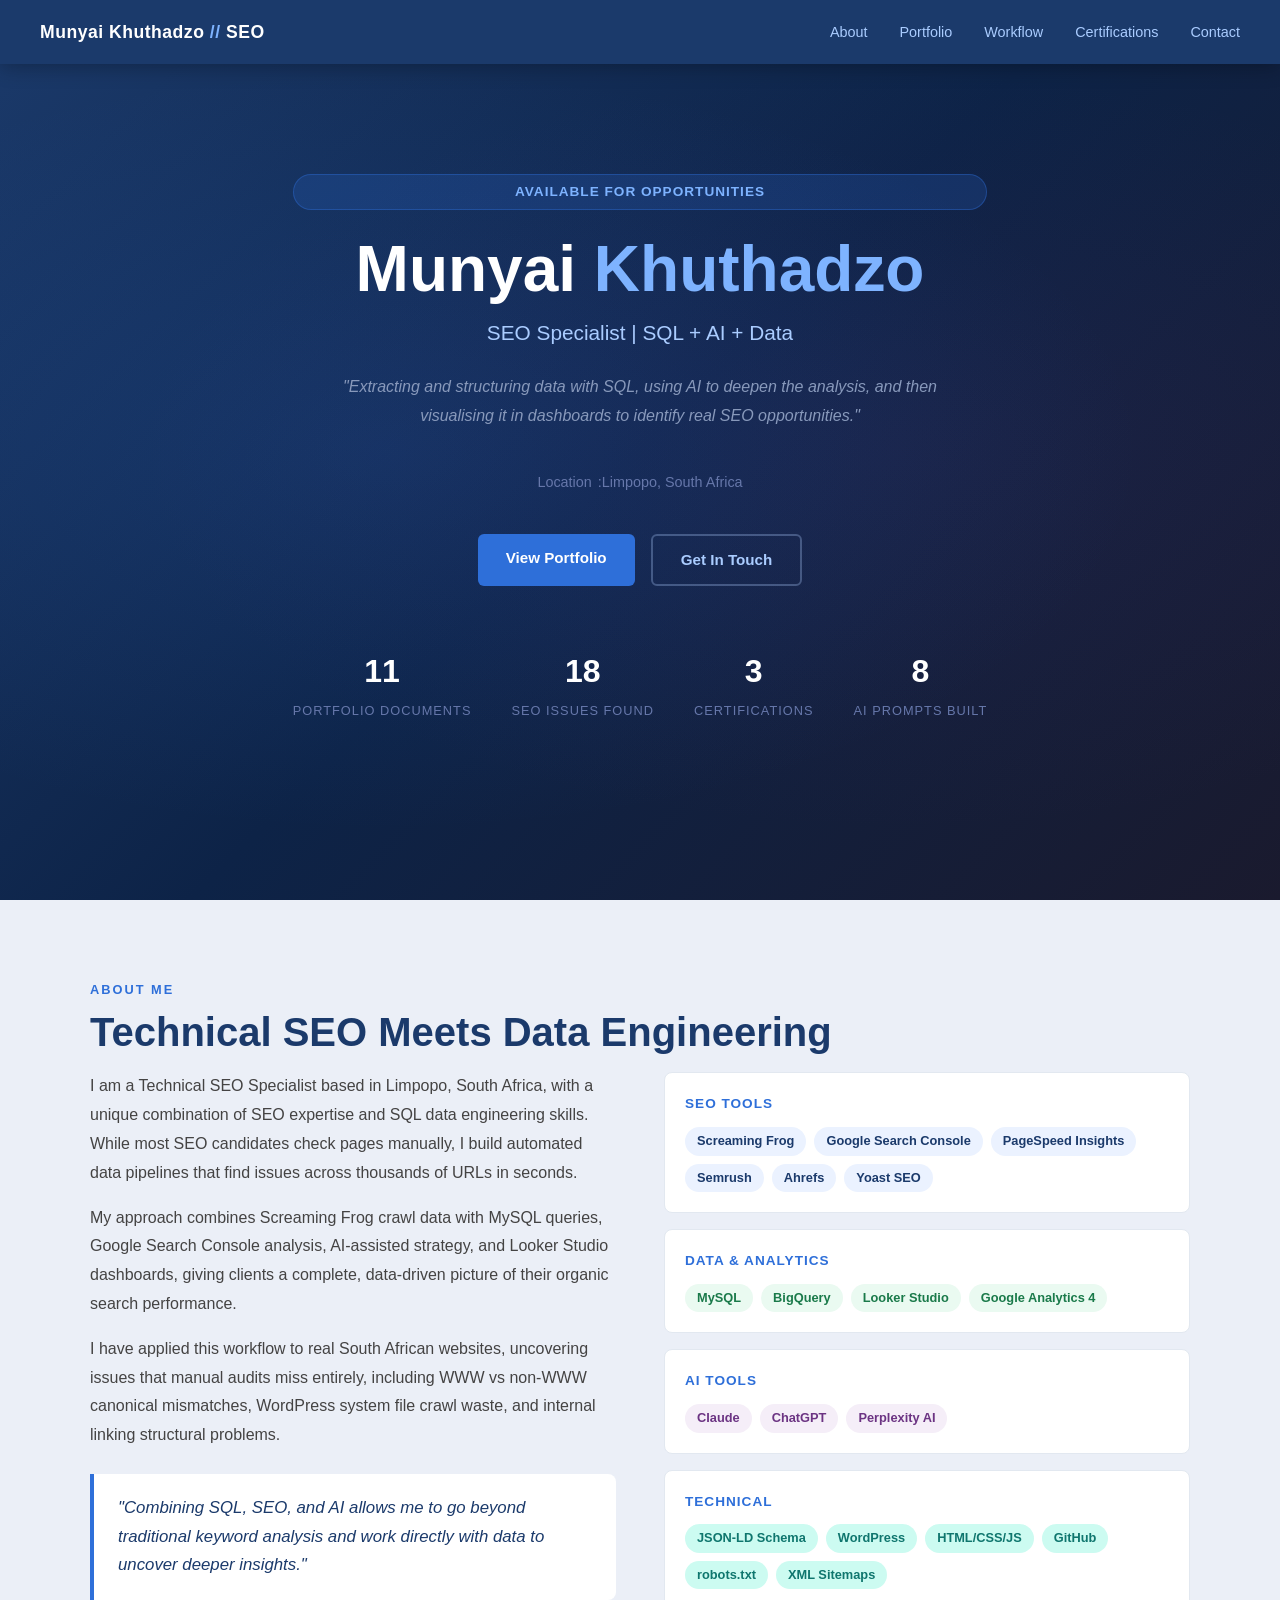
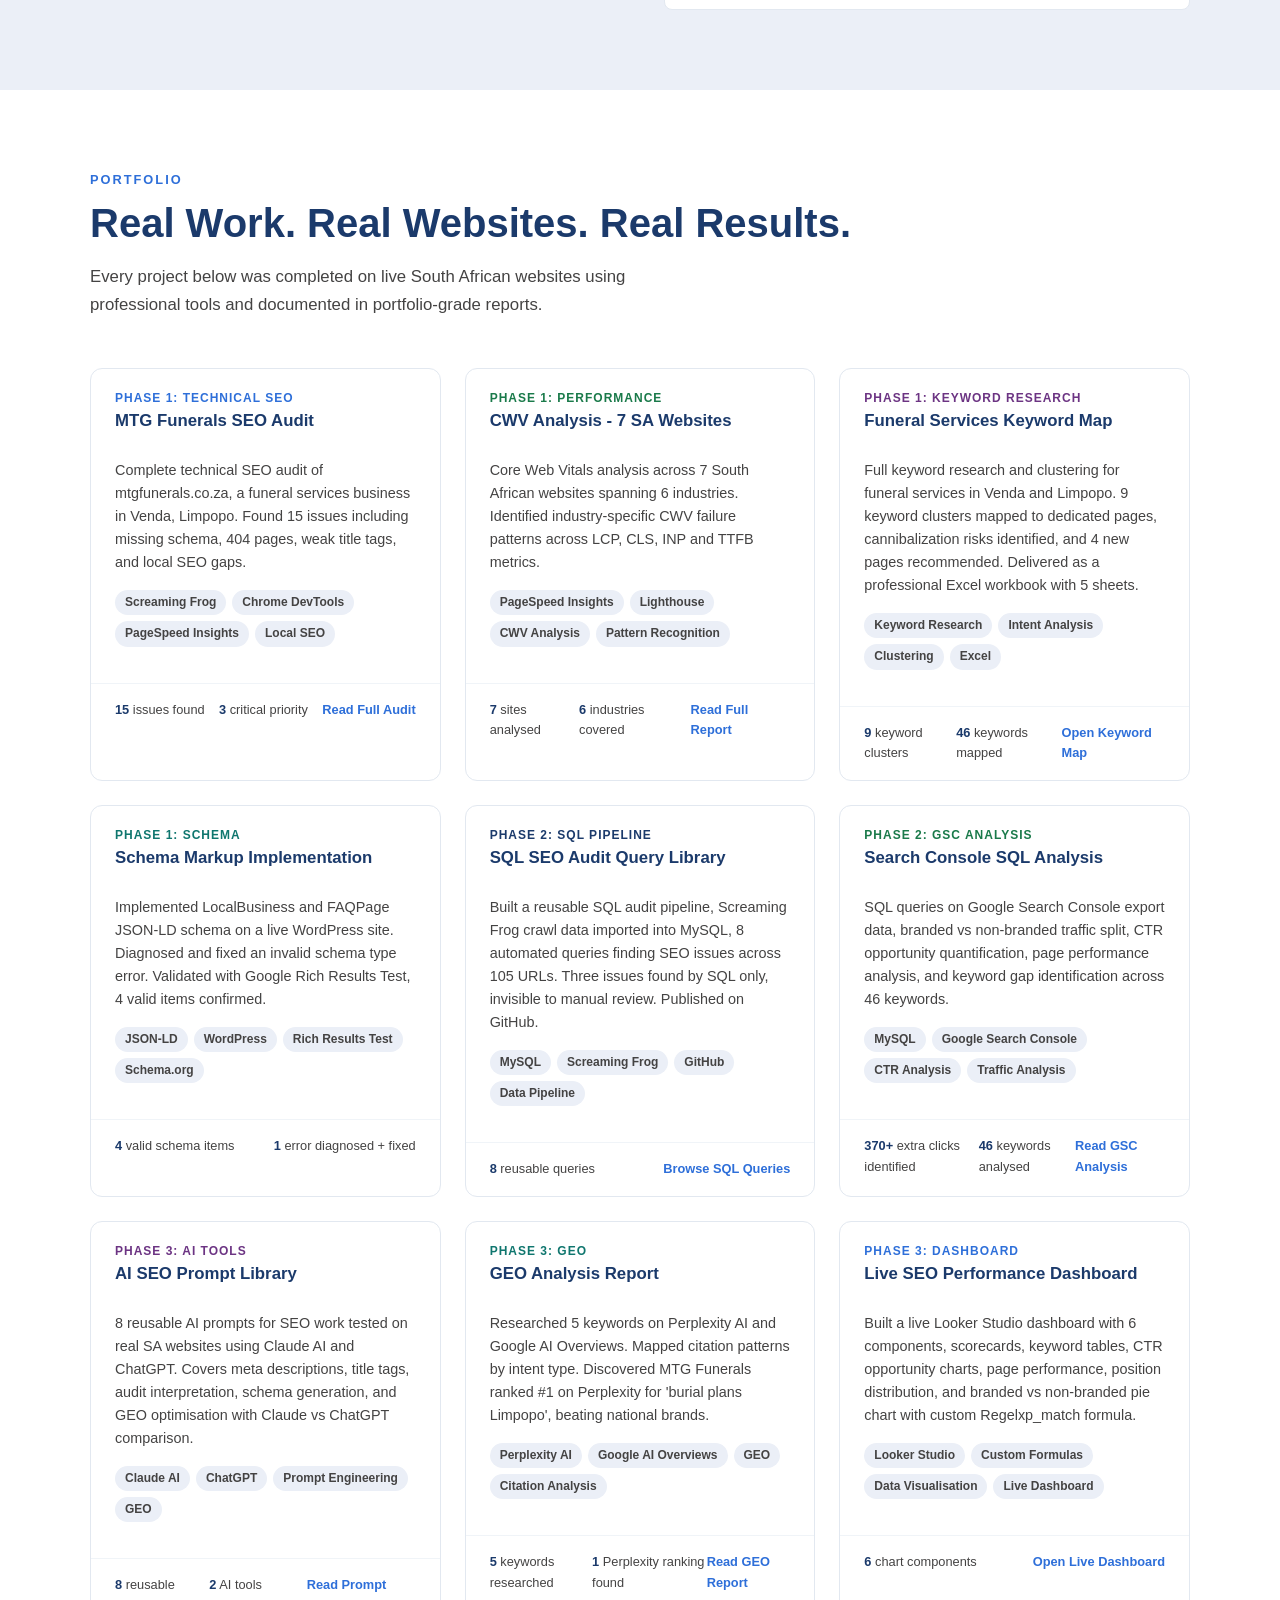
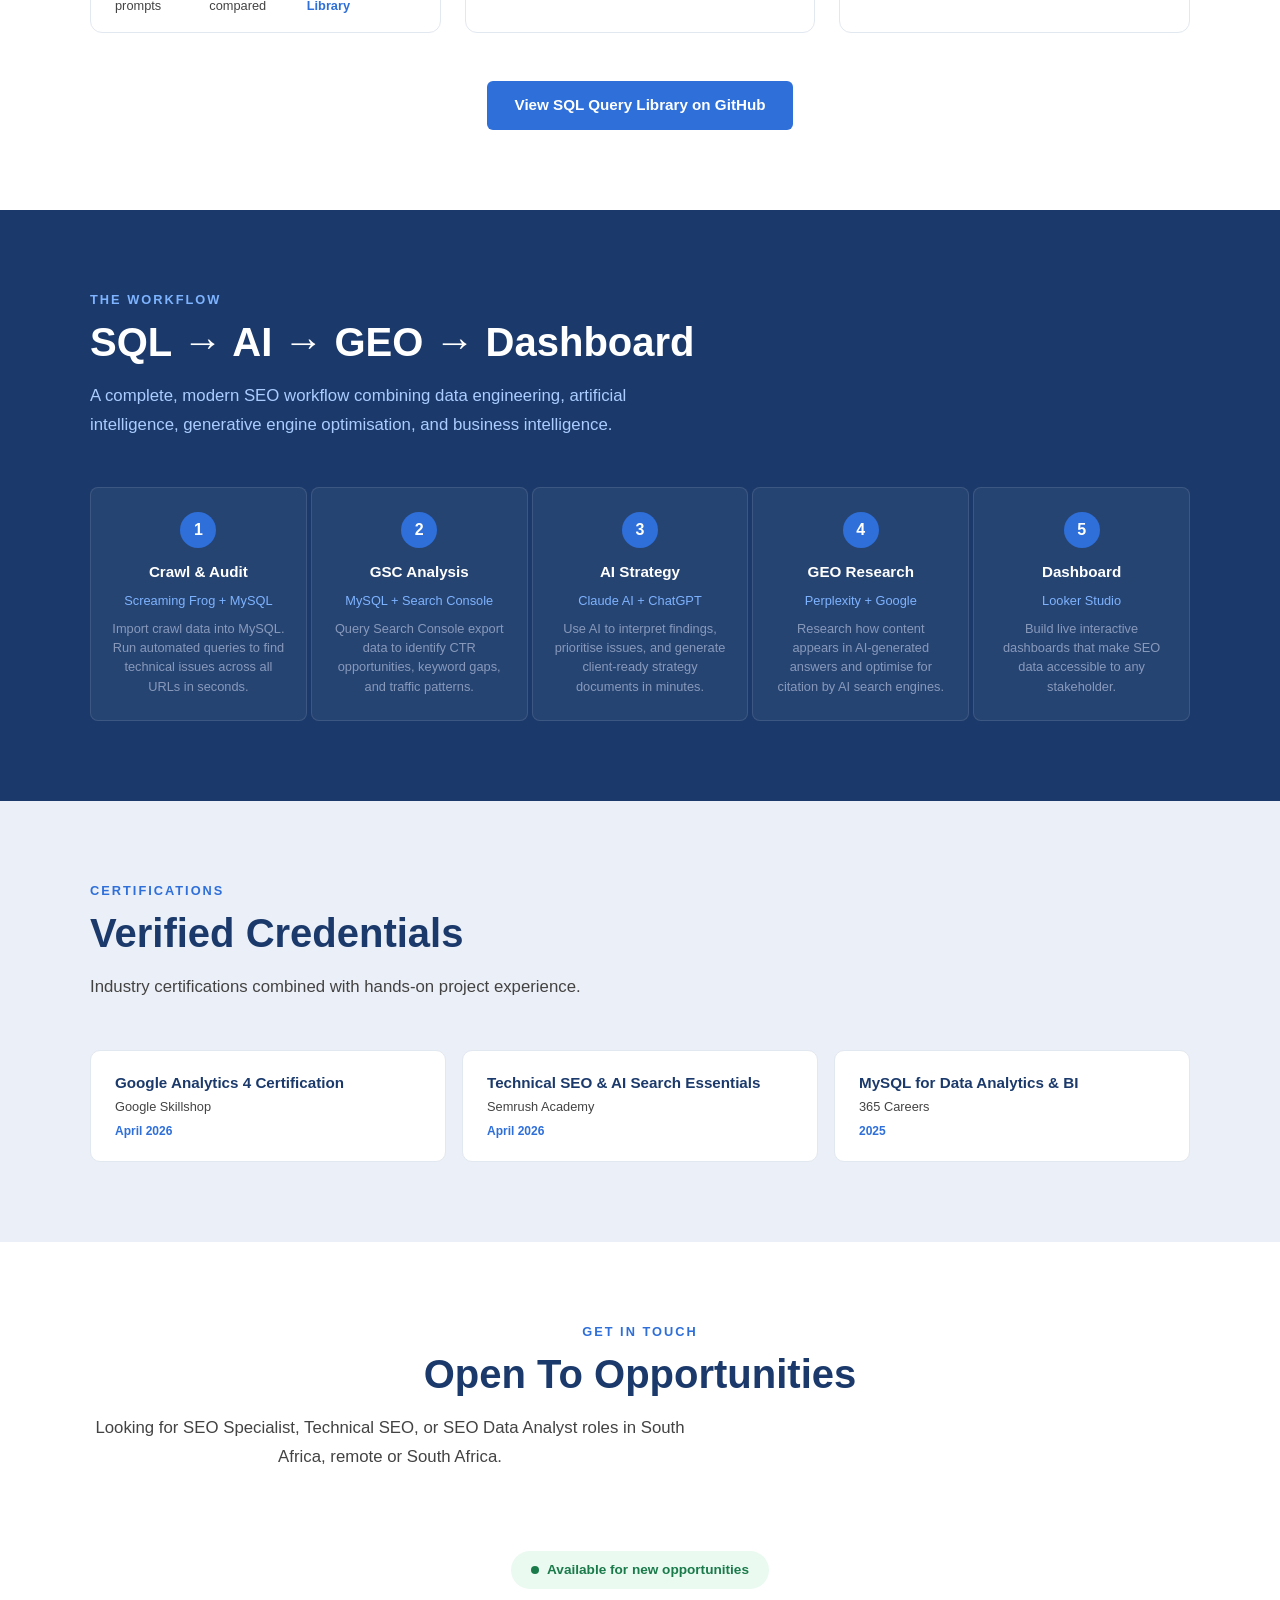
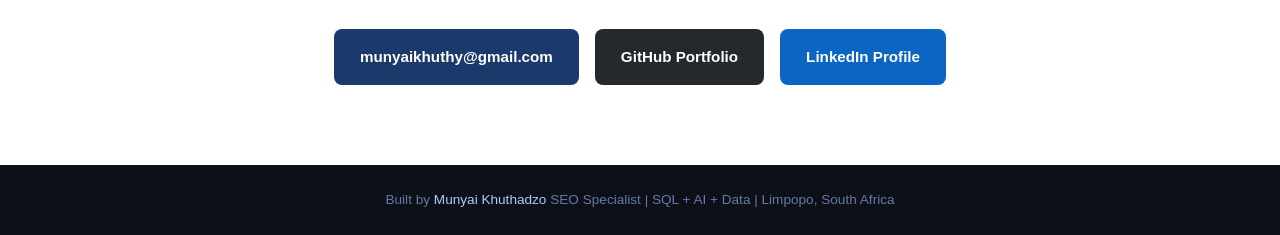
==== commit 0023578f: "Update index.html" ====
--- a/index.html
+++ b/index.html
@@ -181,7 +181,7 @@
       <p class="hero-title">SEO Specialist | SQL + AI + Data</p>
       <p class="hero-statement">"Extracting and structuring data with SQL, using AI to deepen the analysis,
          and then visualising it in dashboards to identify real SEO opportunities."</p>
-      <div class="hero-location"><span>Location</span> Limpopo, South Africa</div>
+      <div class="hero-location"><span>Location</span>:Limpopo, South Africa</div>
 
       <!-- AI-optimised summary paragraph -->
       <p class="ai-summary" style="display:none;" aria-hidden="true">Munyai Khuthadzo is a Technical SEO Specialist based in Limpopo, South Africa,
@@ -243,7 +243,7 @@
           <div class="skill-category">
             <h4>AI Tools</h4>
             <div class="skill-tags">
-              <span class="tag purple">Claude AI</span>
+              <span class="tag purple">Claude </span>
               <span class="tag purple">ChatGPT</span>
               <span class="tag purple">Perplexity AI</span>
             </div>
@@ -337,7 +337,7 @@
             <div><div class="card-phase" style="color:#1A7A4A;">Phase 2: GSC Analysis</div><div class="card-title">Search Console SQL Analysis</div></div>
           </div>
           <div class="card-body">
-            <p class="card-desc">SQL queries on Google Search Console export data — branded vs non-branded traffic split, CTR opportunity quantification, page performance analysis, and keyword gap identification across 46 keywords.</p>
+            <p class="card-desc">SQL queries on Google Search Console export data, branded vs non-branded traffic split, CTR opportunity quantification, page performance analysis, and keyword gap identification across 46 keywords.</p>
             <div class="card-tags"><span class="card-tag">MySQL</span><span class="card-tag">Google Search Console</span><span class="card-tag">CTR Analysis</span><span class="card-tag">Traffic Analysis</span></div>
           </div>
           <div class="card-footer"><div class="card-stat"><strong>370+</strong> extra clicks identified</div><div class="card-stat"><strong>46</strong> keywords analysed</div>
@@ -366,7 +366,7 @@
             <p class="card-desc">Researched 5 keywords on Perplexity AI and Google AI Overviews. Mapped citation patterns by intent type. Discovered MTG Funerals ranked #1 on Perplexity for 'burial plans Limpopo', beating national brands.</p>
             <div class="card-tags"><span class="card-tag">Perplexity AI</span><span class="card-tag">Google AI Overviews</span><span class="card-tag">GEO</span><span class="card-tag">Citation Analysis</span></div>
           </div>
-          <div class="card-footer"><div class="card-stat"><strong>5</strong> keywords researched</div><div class="card-stat"><strong>#1</strong> Perplexity ranking found</div>
+          <div class="card-footer"><div class="card-stat"><strong>5</strong> keywords researched</div><div class="card-stat"><strong>1</strong> Perplexity ranking found</div>
             <a href="https://docs.google.com/document/d/1QP6CWo6xzySznfiO54_j344Q9fyj-NxO/edit?usp=drivesdk&ouid=108458409211678961810&rtpof=true&sd=true" target="_blank" class="card-link">Read GEO Report</a>
           </div>
         </div>
@@ -376,7 +376,7 @@
             <div><div class="card-phase" style="color:#2E6FD9;">Phase 3: Dashboard</div><div class="card-title">Live SEO Performance Dashboard</div></div>
           </div>
           <div class="card-body">
-            <p class="card-desc">Built a live Looker Studio dashboard with 6 components — scorecards, keyword tables, CTR opportunity charts, page performance, position distribution, and branded vs non-branded pie chart with custom REGEXP_MATCH formula.</p>
+            <p class="card-desc">Built a live Looker Studio dashboard with 6 components, scorecards, keyword tables, CTR opportunity charts, page performance, position distribution, and branded vs non-branded pie chart with custom Regelxp_match formula.</p>
             <div class="card-tags"><span class="card-tag">Looker Studio</span><span class="card-tag">Custom Formulas</span><span class="card-tag">Data Visualisation</span><span class="card-tag">Live Dashboard</span></div>
           </div>
           <div class="card-footer"><div class="card-stat"><strong>6</strong> chart components</div><a href="https://datastudio.google.com/reporting/469bcb4b-5083-479f-8138-433277445270" target="_blank" class="card-link">Open Live Dashboard</a></div>
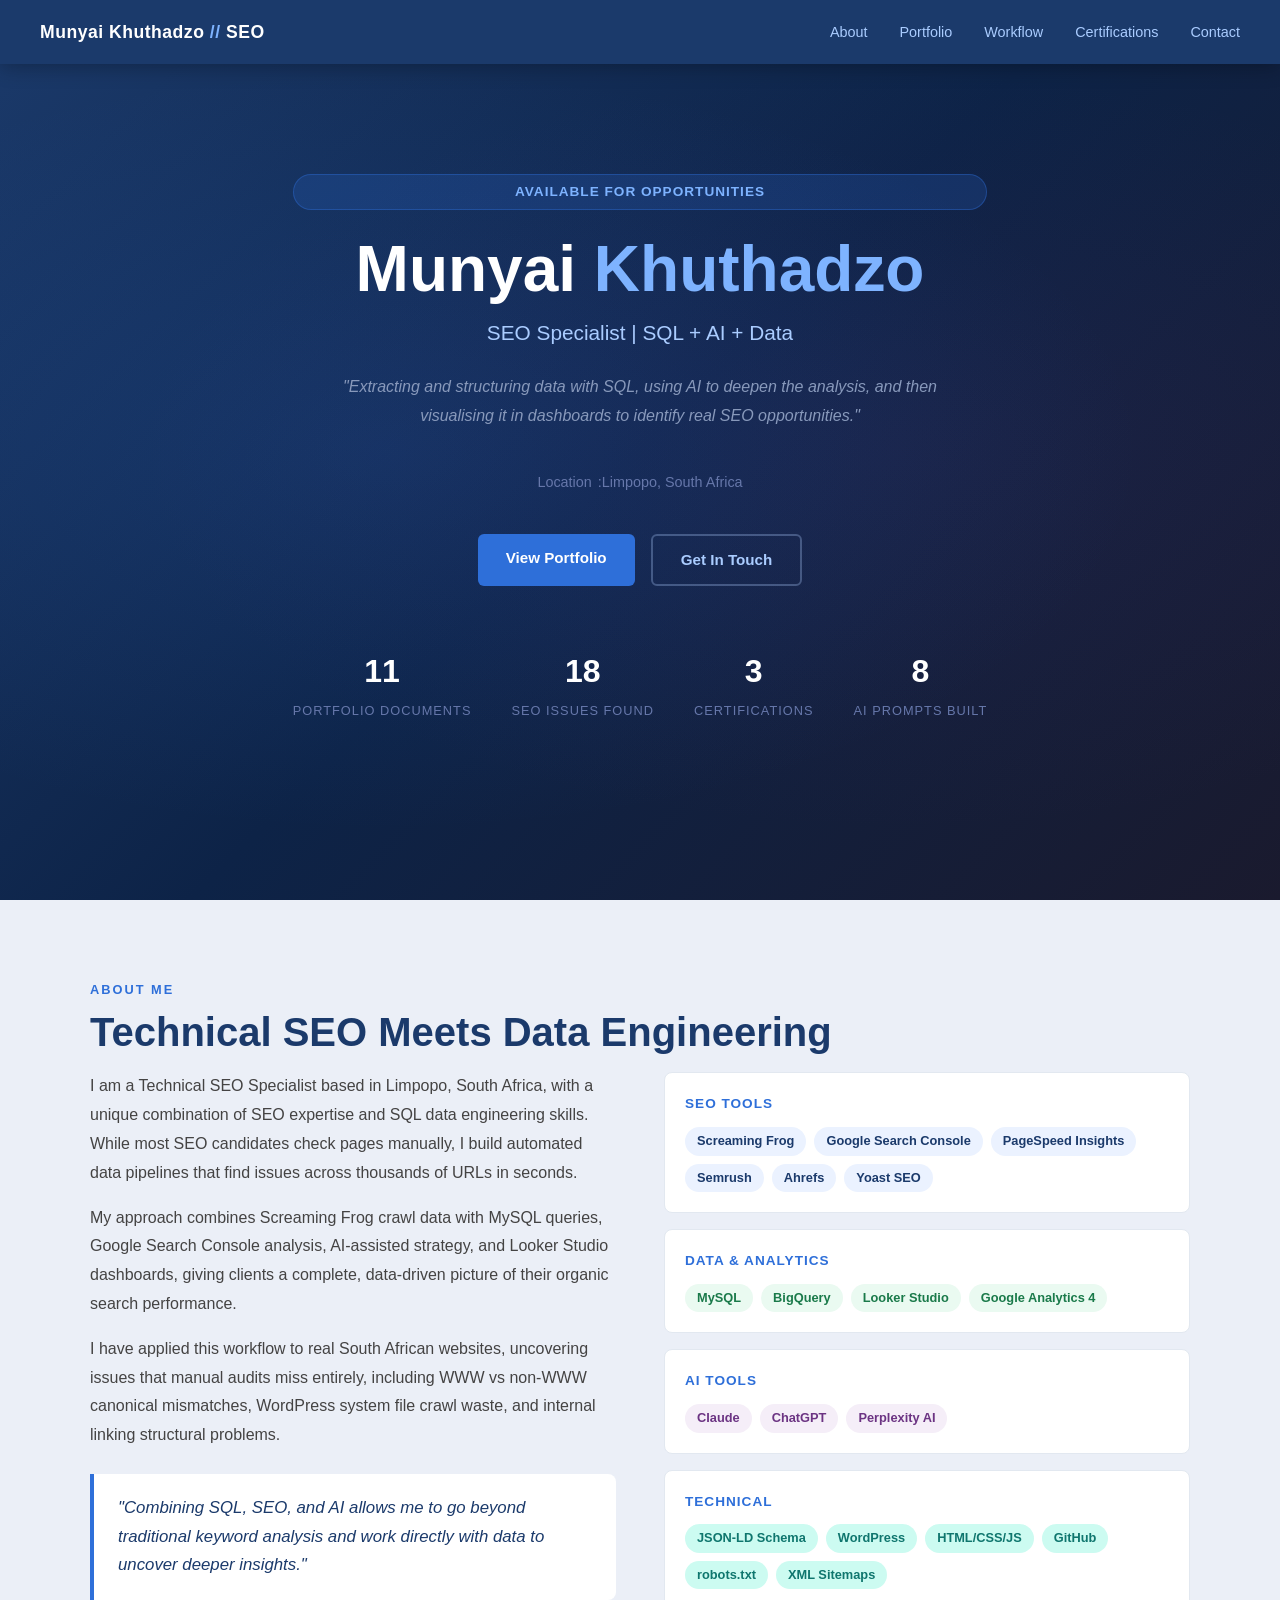
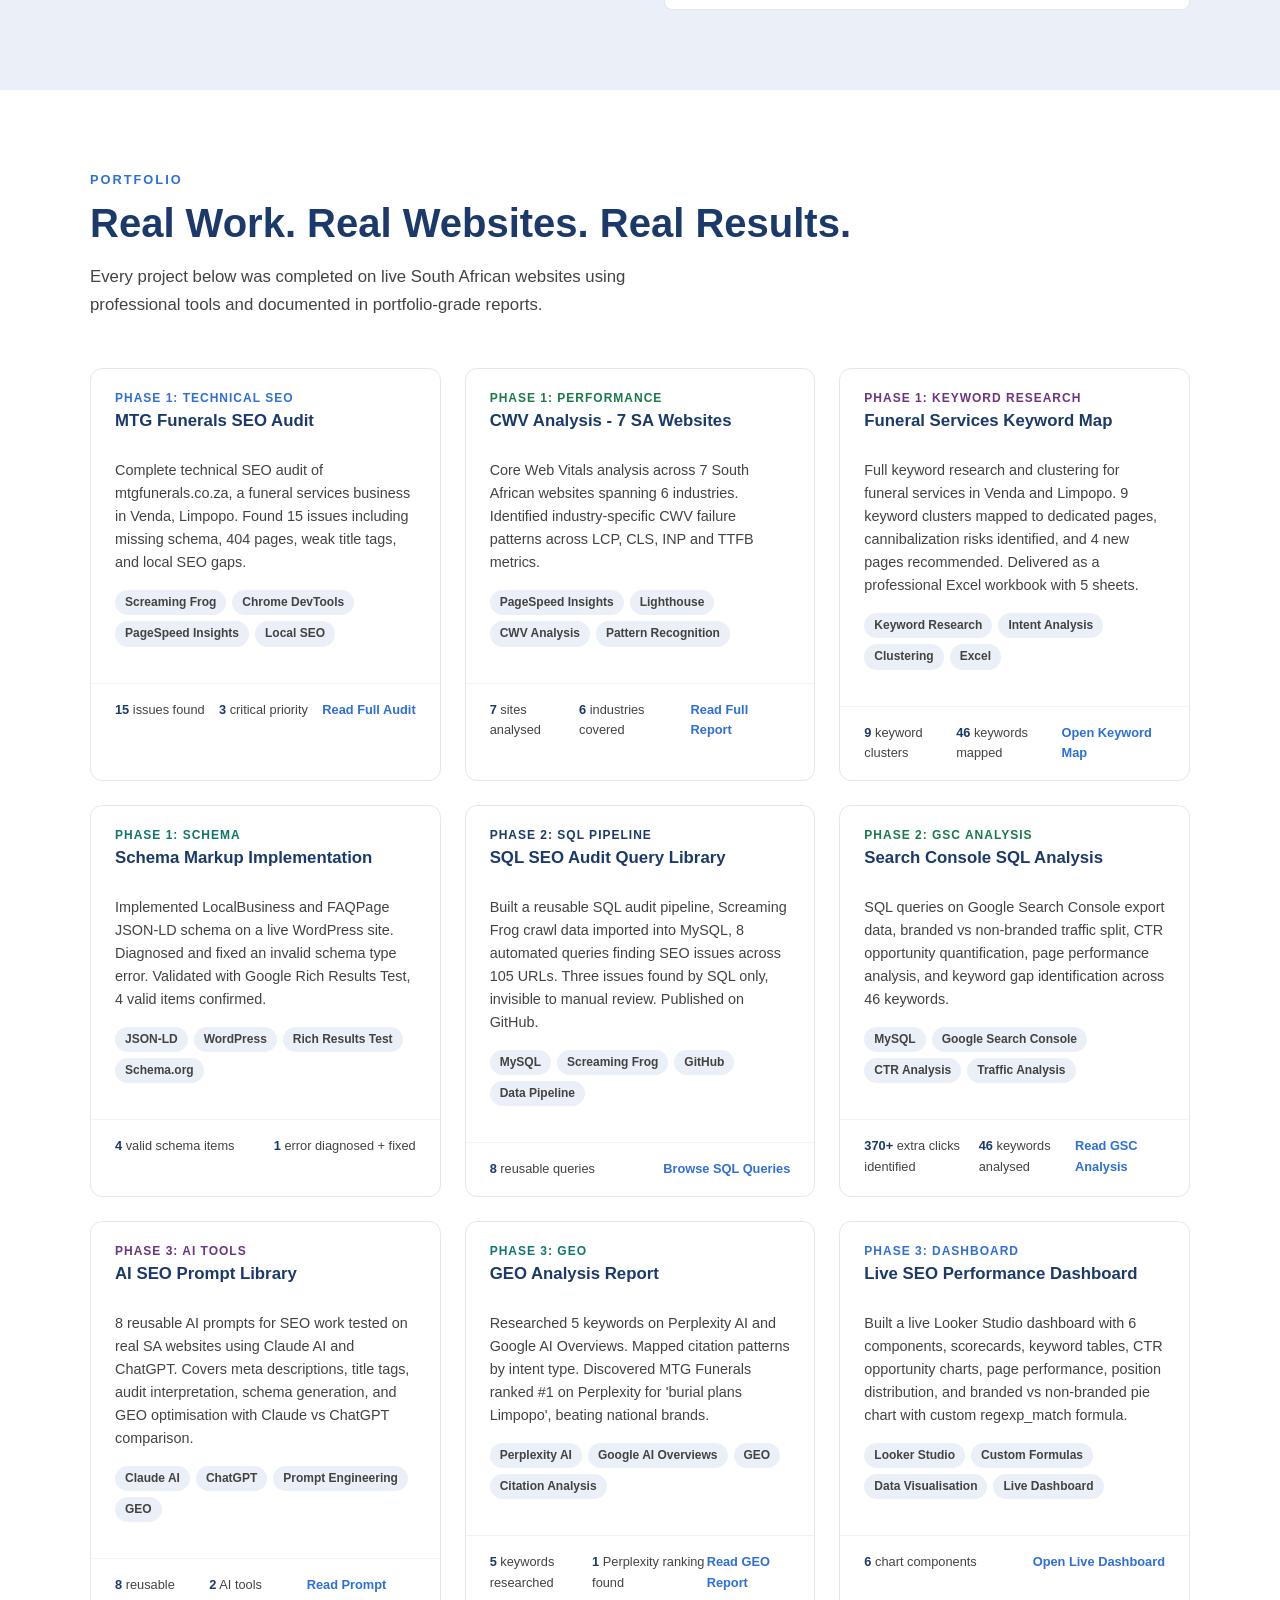
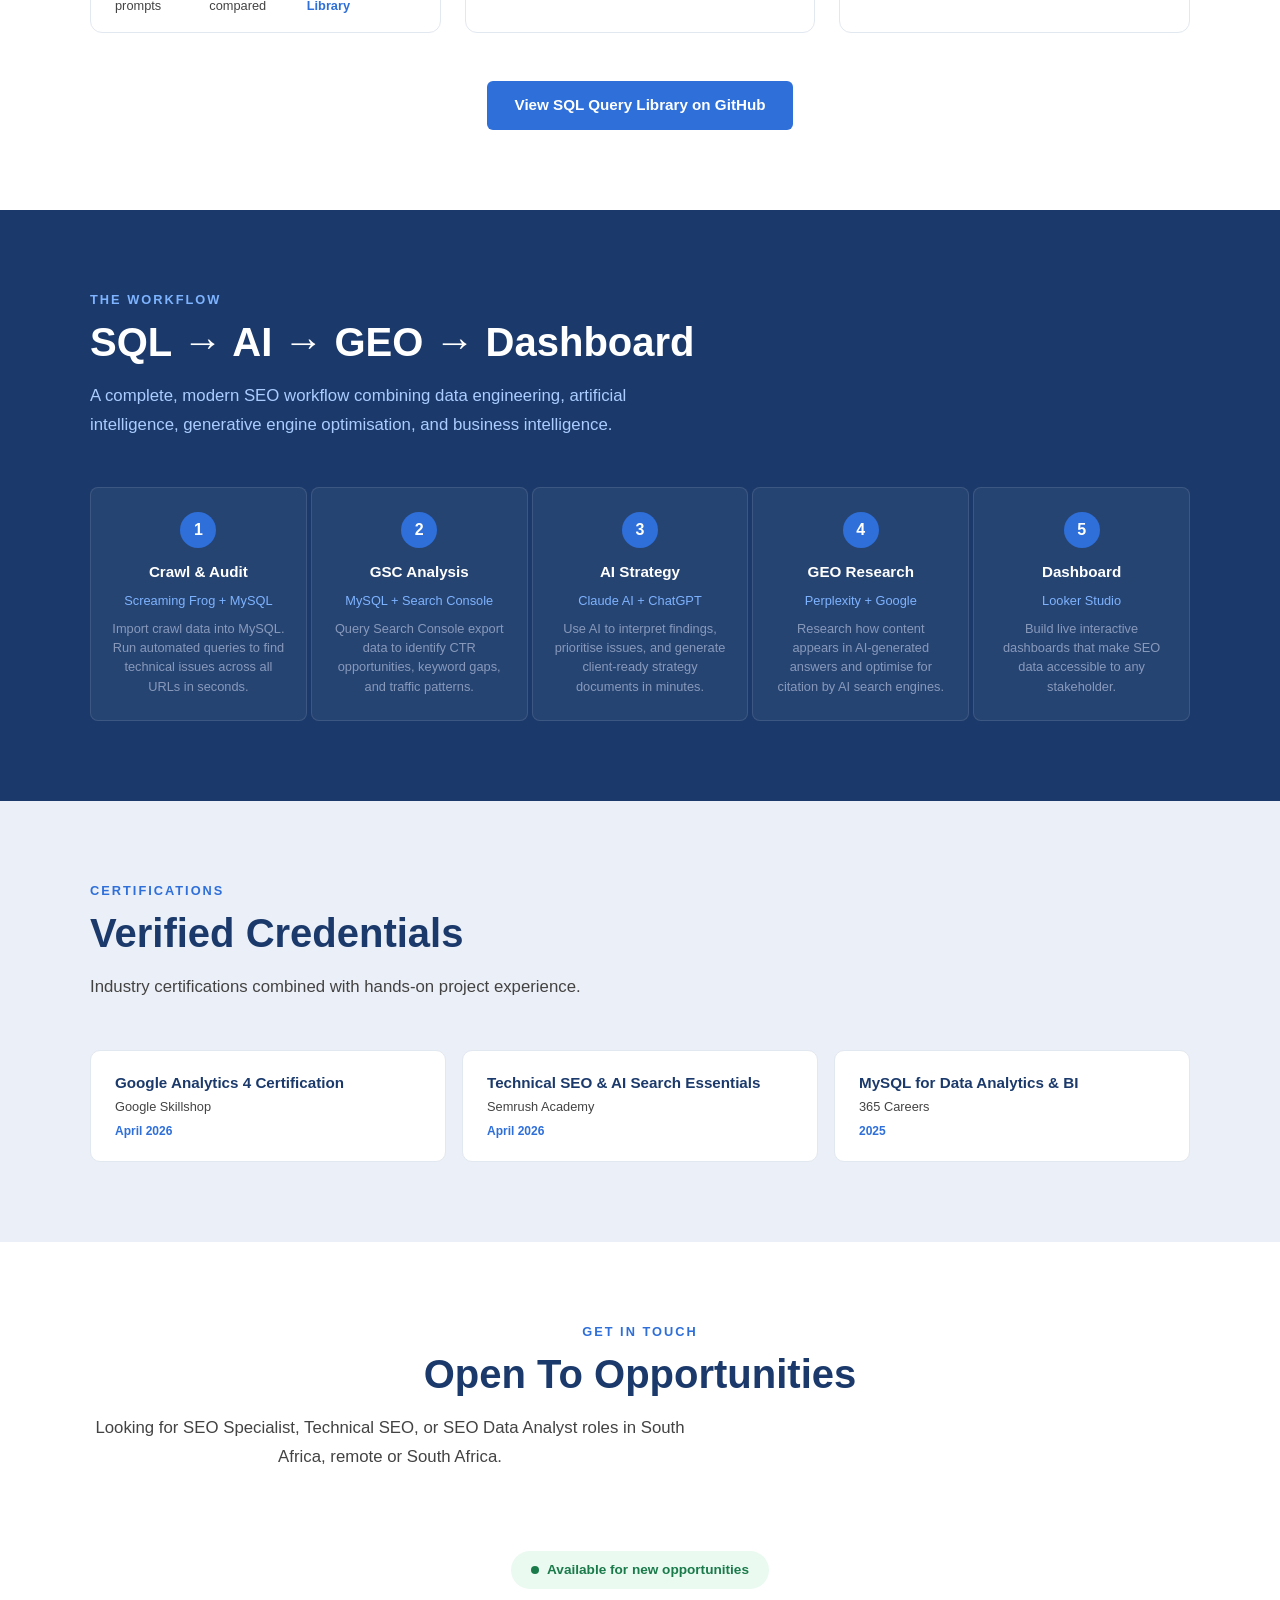
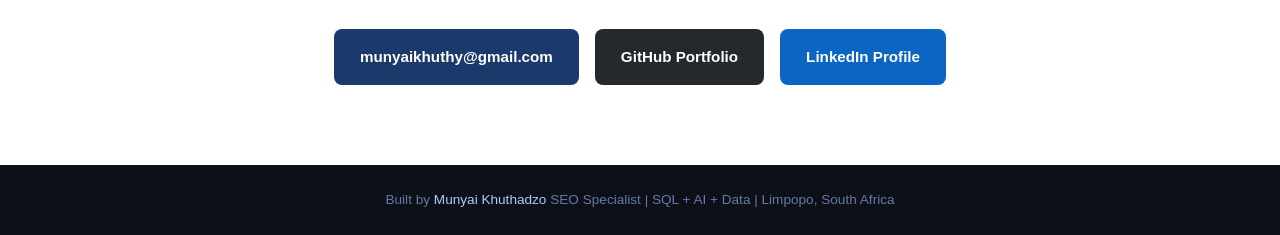
==== commit 2a140802: "Update index.html" ====
--- a/index.html
+++ b/index.html
@@ -376,7 +376,7 @@
             <div><div class="card-phase" style="color:#2E6FD9;">Phase 3: Dashboard</div><div class="card-title">Live SEO Performance Dashboard</div></div>
           </div>
           <div class="card-body">
-            <p class="card-desc">Built a live Looker Studio dashboard with 6 components, scorecards, keyword tables, CTR opportunity charts, page performance, position distribution, and branded vs non-branded pie chart with custom Regelxp_match formula.</p>
+            <p class="card-desc">Built a live Looker Studio dashboard with 6 components, scorecards, keyword tables, CTR opportunity charts, page performance, position distribution, and branded vs non-branded pie chart with custom regexp_match formula.</p>
             <div class="card-tags"><span class="card-tag">Looker Studio</span><span class="card-tag">Custom Formulas</span><span class="card-tag">Data Visualisation</span><span class="card-tag">Live Dashboard</span></div>
           </div>
           <div class="card-footer"><div class="card-stat"><strong>6</strong> chart components</div><a href="https://datastudio.google.com/reporting/469bcb4b-5083-479f-8138-433277445270" target="_blank" class="card-link">Open Live Dashboard</a></div>
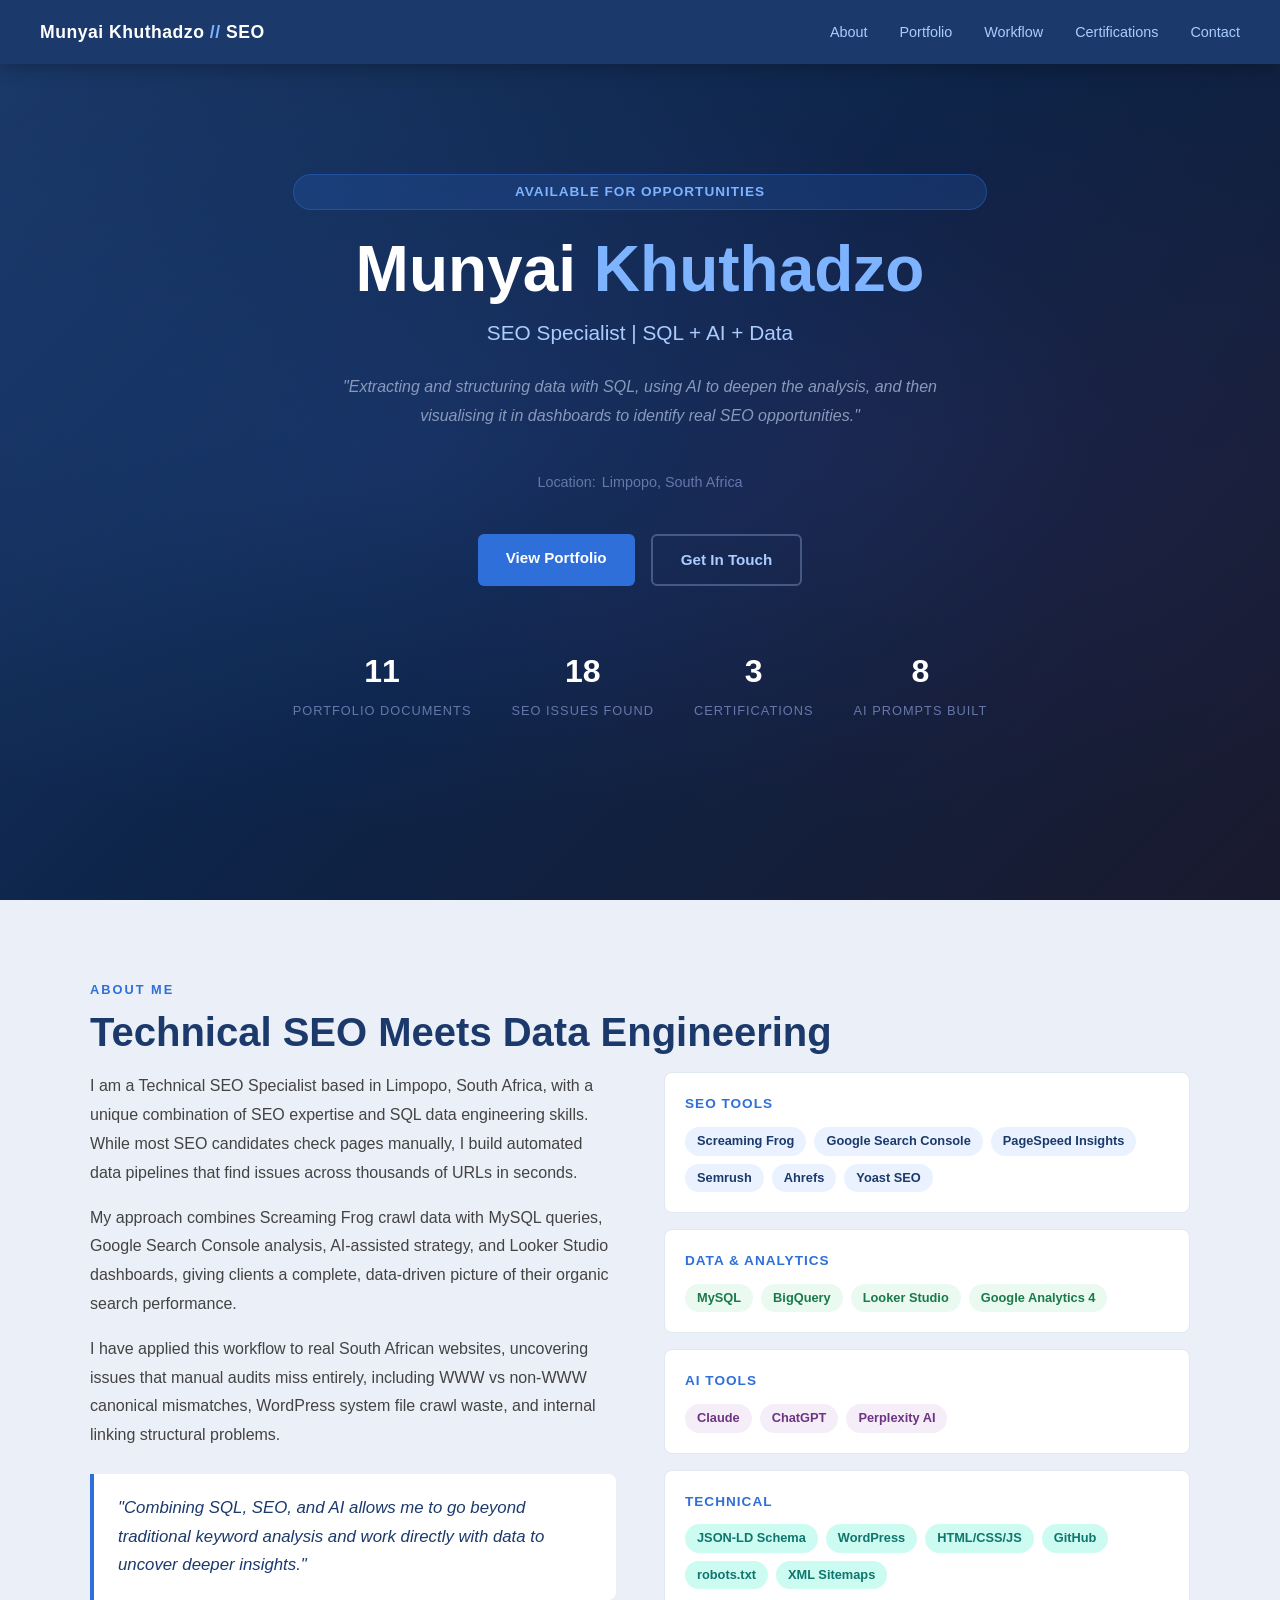
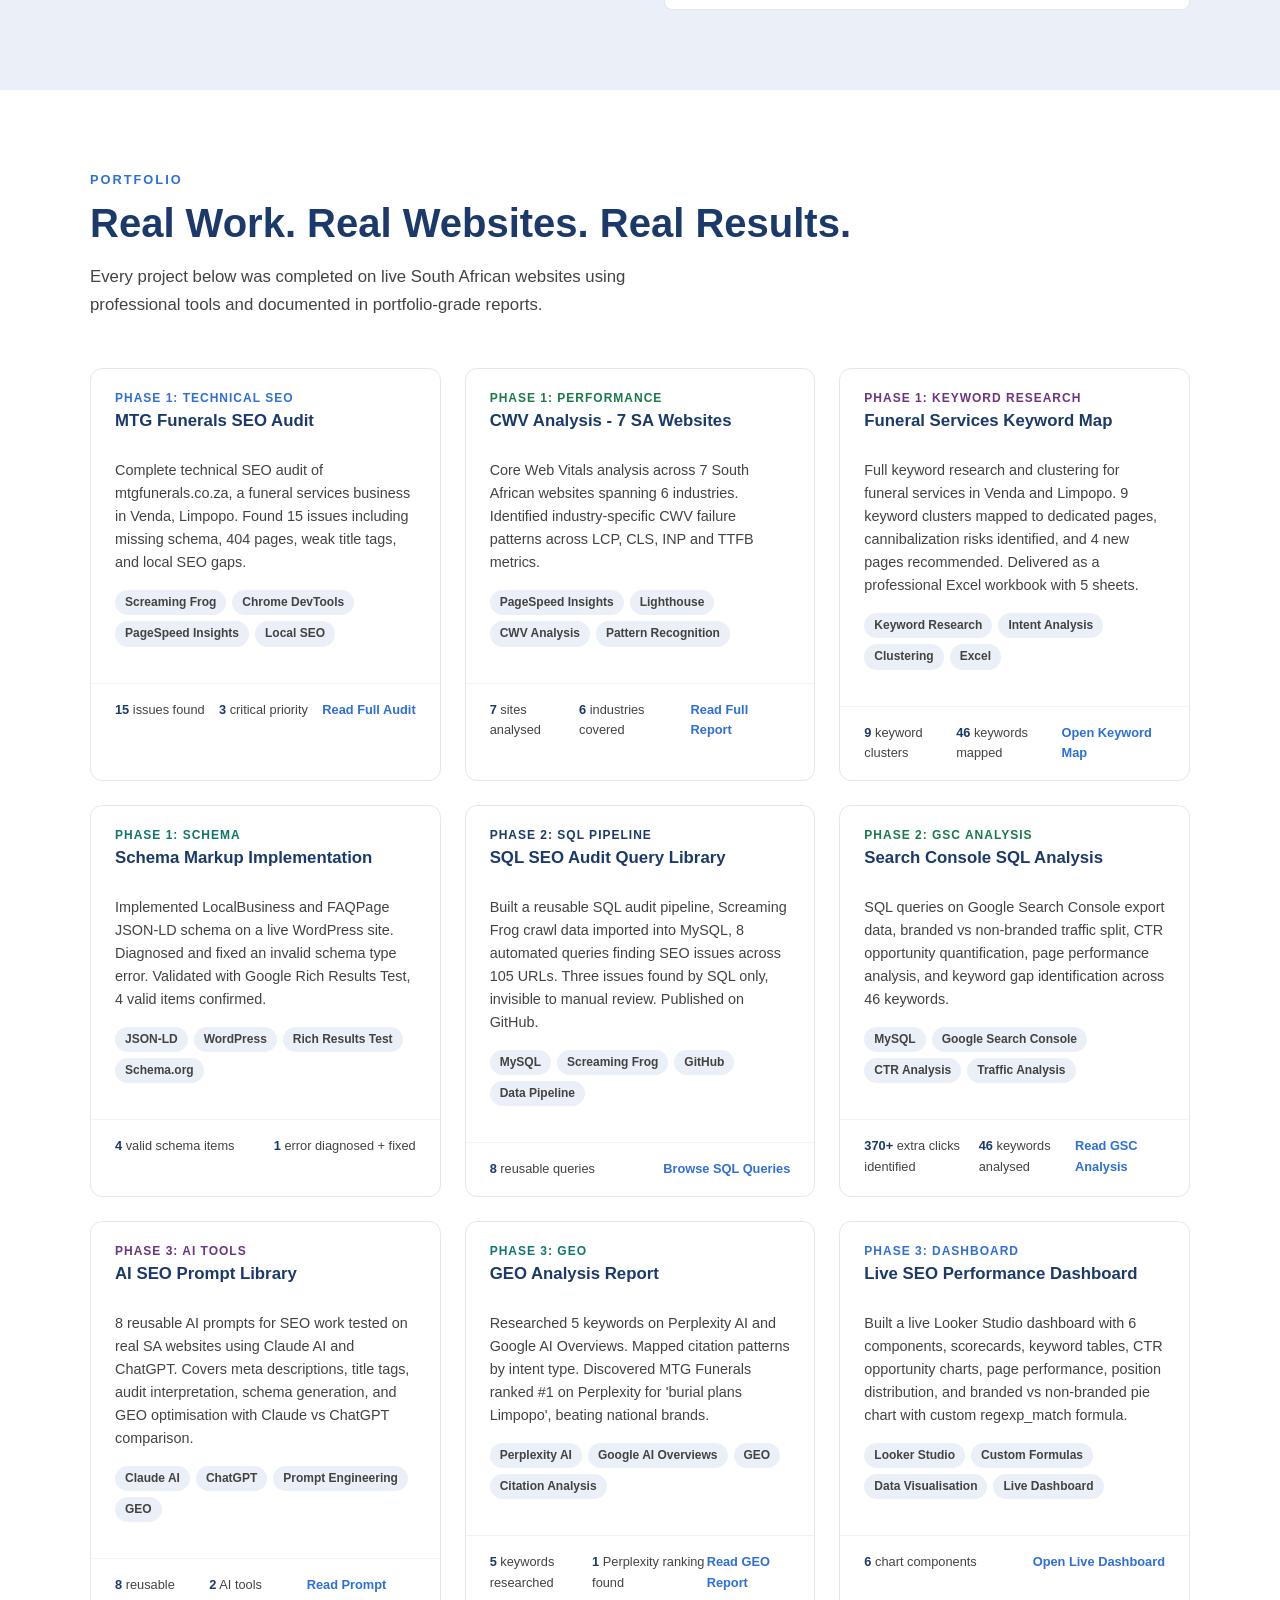
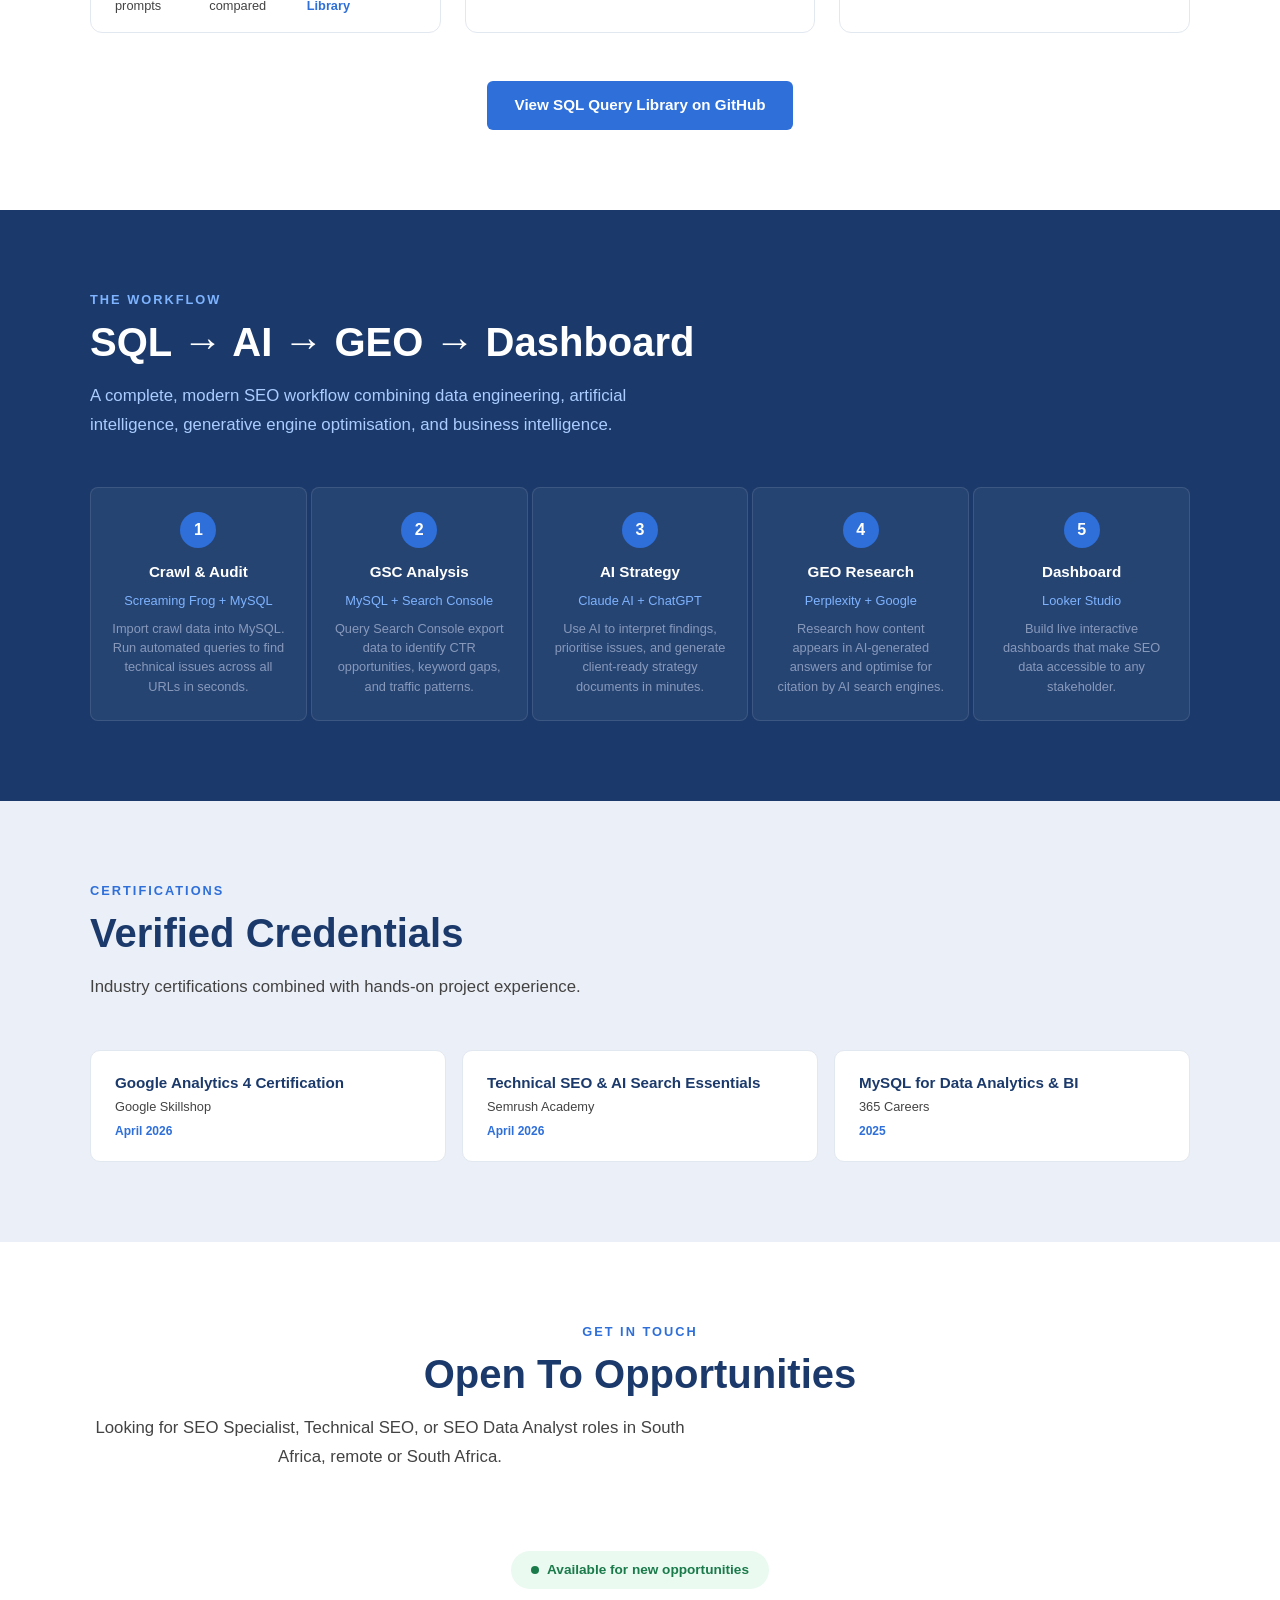
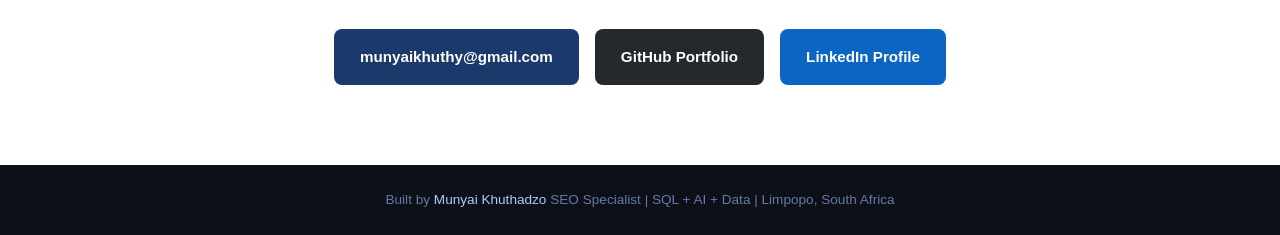
==== commit 95bca84a: "Update index.html" ====
--- a/index.html
+++ b/index.html
@@ -181,7 +181,7 @@
       <p class="hero-title">SEO Specialist | SQL + AI + Data</p>
       <p class="hero-statement">"Extracting and structuring data with SQL, using AI to deepen the analysis,
          and then visualising it in dashboards to identify real SEO opportunities."</p>
-      <div class="hero-location"><span>Location</span>:Limpopo, South Africa</div>
+      <div class="hero-location"><span>Location:</span> Limpopo, South Africa</div>
 
       <!-- AI-optimised summary paragraph -->
       <p class="ai-summary" style="display:none;" aria-hidden="true">Munyai Khuthadzo is a Technical SEO Specialist based in Limpopo, South Africa,
